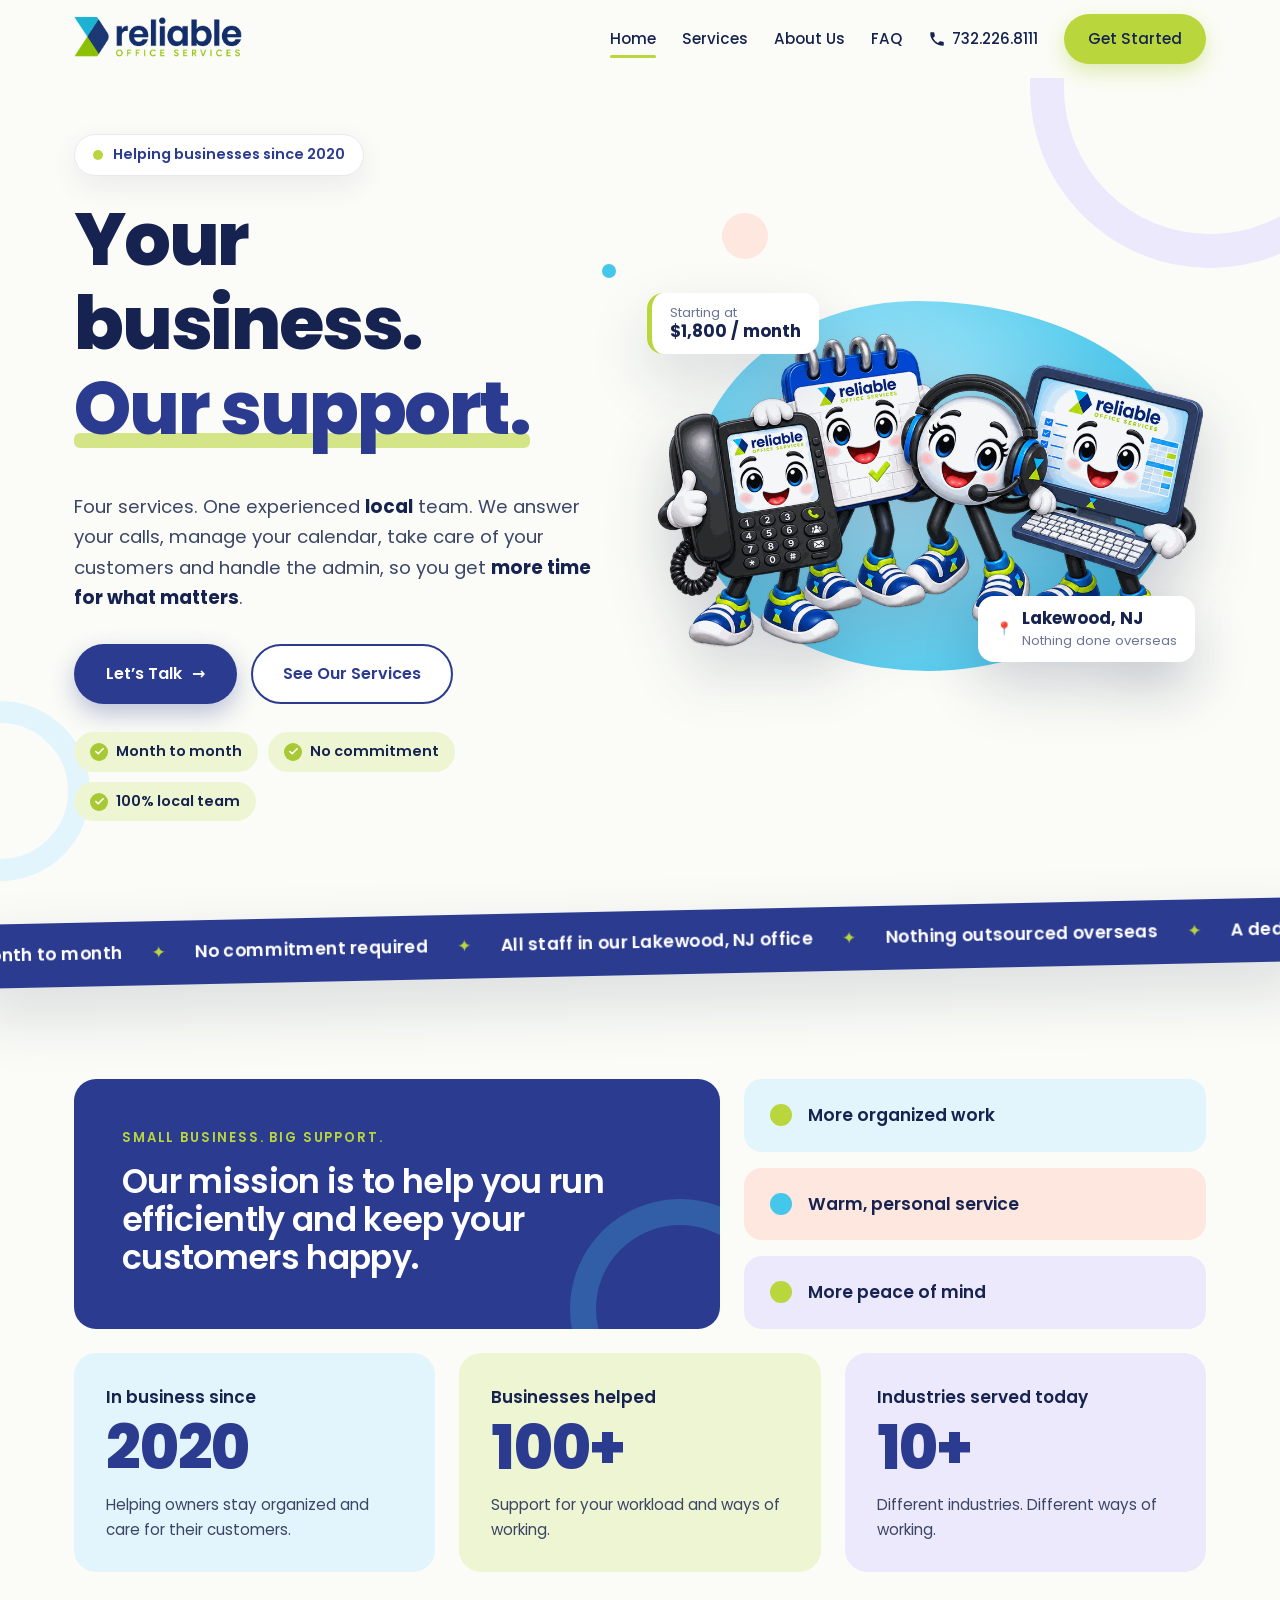
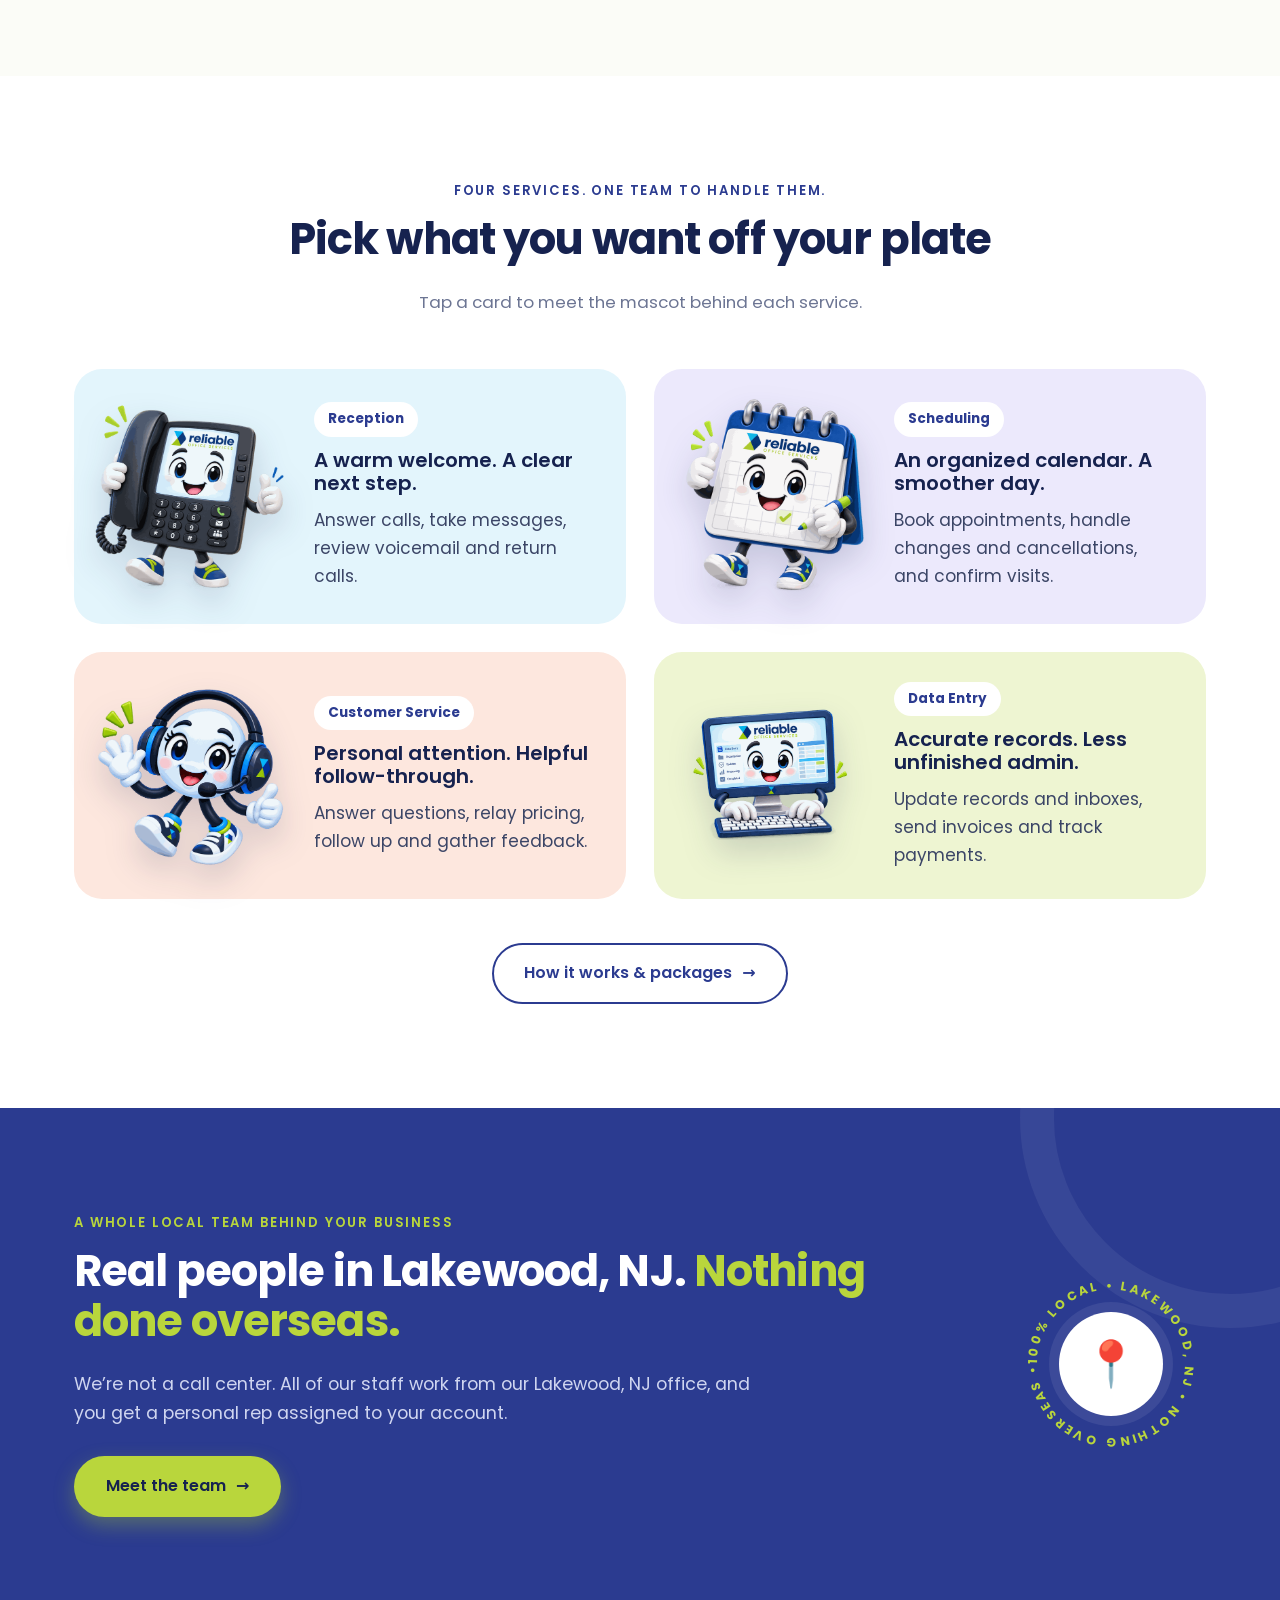
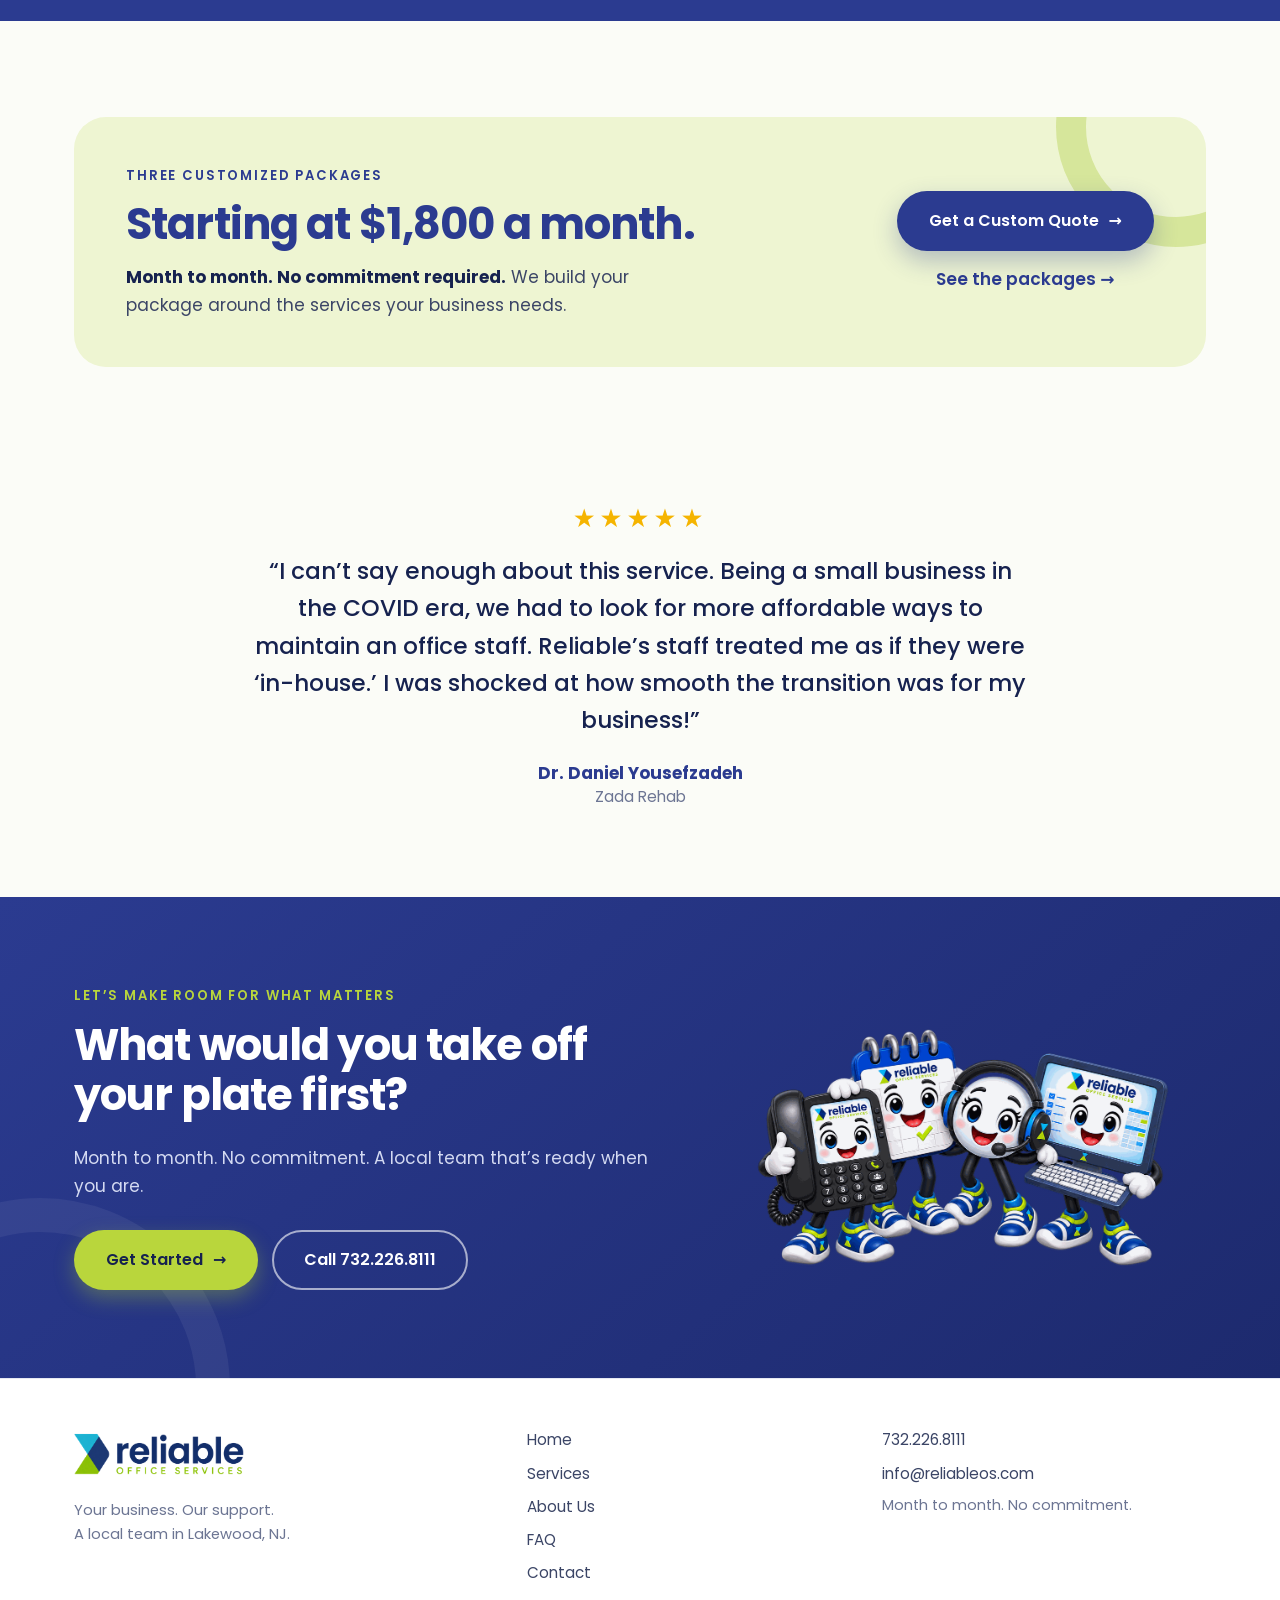
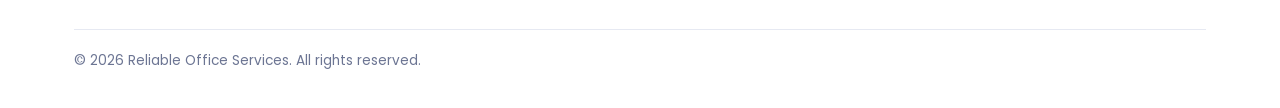
==== index.html @ aa067ead "Split into a multi-page site and hide detailed pricing - Pages: Home, Services, About Us, FAQ, Conta" ====
<!doctype html>
<html lang="en">
<head>
  <meta charset="utf-8">
  <meta name="viewport" content="width=device-width, initial-scale=1">
  <title>Reliable Office Services | Your Business. Our Support.</title>
  <meta name="description" content="Reception, scheduling, customer service and data entry from a local team in Lakewood, NJ. Nothing outsourced overseas. Starting at $1,800 a month, month to month, no commitment.">
  <link rel="canonical" href="https://reliableos.com/">
  <link rel="icon" href="images/favicon.png">
  <meta name="theme-color" content="#2b3b90">
  <meta property="og:type" content="website">
  <meta property="og:title" content="Reliable Office Services | Your Business. Our Support.">
  <meta property="og:description" content="Reception, scheduling, customer service and data entry from a local team in Lakewood, NJ. Nothing outsourced overseas. Starting at $1,800 a month, month to month, no commitment.">
  <meta property="og:url" content="https://reliableos.com/">
  <meta property="og:image" content="https://reliableos.com/images/mascots/group.png">
  <link rel="preconnect" href="https://fonts.googleapis.com">
  <link rel="preconnect" href="https://fonts.gstatic.com" crossorigin>
  <link href="https://fonts.googleapis.com/css2?family=Poppins:wght@400;500;600;700;800&display=swap" rel="stylesheet">
  <link rel="stylesheet" href="css/styles.css">
  <script>document.documentElement.classList.add('js');</script>
  <script type="application/ld+json">{"@context": "https://schema.org", "@type": "LocalBusiness", "name": "Reliable Office Services", "url": "https://reliableos.com/", "telephone": "+1-732-226-8111", "email": "info@reliableos.com", "logo": "https://reliableos.com/images/logo.png", "image": "https://reliableos.com/images/mascots/group.png", "address": {"@type": "PostalAddress", "addressLocality": "Lakewood", "addressRegion": "NJ", "addressCountry": "US"}, "foundingDate": "2020", "founder": {"@type": "Person", "name": "Yitzi Fellner"}}</script>
</head>
<body>
  <a class="skip-link" href="#main">Skip to content</a>
  <div class="progress" aria-hidden="true"><span></span></div>

  <header class="site-header" id="top">
    <div class="container header-inner">
      <a href="index.html" class="brand" aria-label="Reliable Office Services home">
        <img src="images/logo.png" alt="Reliable Office Services" width="490" height="169">
      </a>
      <button class="nav-toggle" aria-expanded="false" aria-controls="site-nav" aria-label="Open menu">
        <span></span><span></span><span></span>
      </button>
      <nav class="site-nav" id="site-nav" aria-label="Main">
        <a href="index.html" class="active" aria-current="page">Home</a>
        <a href="services.html">Services</a>
        <a href="about.html">About Us</a>
        <a href="faq.html">FAQ</a>
        <a href="tel:7322268111" class="nav-phone"><svg aria-hidden="true" viewBox="0 0 24 24"><path d="M6.6 10.8a15.1 15.1 0 0 0 6.6 6.6l2.2-2.2a1 1 0 0 1 1-.25 11.4 11.4 0 0 0 3.6.57 1 1 0 0 1 1 1V20a1 1 0 0 1-1 1A17 17 0 0 1 3 4a1 1 0 0 1 1-1h3.5a1 1 0 0 1 1 1c0 1.25.2 2.45.57 3.57a1 1 0 0 1-.25 1z"/></svg> 732.226.8111</a>
        <a href="contact.html" class="btn btn-lime btn-sm">Get Started</a>
      </nav>
    </div>
  </header>

  <main id="main">
    <section class="hero">
      <div class="ring ring-a" aria-hidden="true"></div>
      <div class="ring ring-b" aria-hidden="true"></div>
      <span class="bubble b1" aria-hidden="true"></span>
      <span class="bubble b2" aria-hidden="true"></span>
      <span class="bubble b3" aria-hidden="true"></span>
      <div class="container hero-grid">
        <div class="hero-copy">
          <p class="pill-tag"><span class="live-dot"></span> Helping businesses since 2020</p>
          <h1><span class="line">Your business.</span> <span class="line accent">Our support.</span></h1>
          <p class="lead">Four services. One experienced <strong>local</strong> team. We answer your calls, manage your calendar, take care of your customers and handle the admin, so you get <strong>more time for what matters</strong>.</p>
          <div class="hero-ctas">
            <a href="contact.html" class="btn btn-primary">Let’s Talk <span class="arrow" aria-hidden="true">→</span></a>
            <a href="services.html" class="btn btn-ghost">See Our Services</a>
          </div>
          <ul class="promise">
            <li><span class="chk" aria-hidden="true"></span>Month to month</li>
            <li><span class="chk" aria-hidden="true"></span>No commitment</li>
            <li><span class="chk" aria-hidden="true"></span>100% local team</li>
          </ul>
        </div>
        <div class="hero-art">
          <div class="hero-blob" aria-hidden="true"></div>
          <button class="mascot-btn hero-mascots" type="button" data-say="Hi there! We’re the Reliable crew 👋" aria-label="Say hi to the Reliable mascots">
            <img src="images/mascots/group.png" alt="The Reliable mascots: a desk phone, a calendar, a headset and a computer, smiling and giving a thumbs up" width="1000" height="719">
          </button>
          <div class="float-card fc-1"><span>Starting at</span><strong>$1,800 / month</strong></div>
          <div class="float-card fc-2"><span class="flag" aria-hidden="true">📍</span><div><strong>Lakewood, NJ</strong><span>Nothing done overseas</span></div></div>
        </div>
      </div>
    </section>

    <div class="marquee" aria-label="Why owners choose Reliable">
      <div class="marquee-track"><span>Month to month</span><i>✦</i><span>No commitment required</span><i>✦</i><span>All staff in our Lakewood, NJ office</span><i>✦</i><span>Nothing outsourced overseas</span><i>✦</i><span>A dedicated rep who knows your business</span><i>✦</i><span>We work in your software</span><i>✦</i><span aria-hidden="true">Month to month</span><i>✦</i><span aria-hidden="true">No commitment required</span><i>✦</i><span aria-hidden="true">All staff in our Lakewood, NJ office</span><i>✦</i><span aria-hidden="true">Nothing outsourced overseas</span><i>✦</i><span aria-hidden="true">A dedicated rep who knows your business</span><i>✦</i><span aria-hidden="true">We work in your software</span><i>✦</i></div>
    </div>

    <section class="mission">
      <div class="container">
        <div class="mission-grid">
          <div class="mission-card reveal">
            <p class="eyebrow light">Small business. Big support.</p>
            <h2>Our mission is to help you run efficiently and keep your customers happy.</h2>
          </div>
          <ul class="benefits">
            <li class="reveal tint-cyan"><span class="b-dot"></span>More organized work</li>
            <li class="reveal tint-peach"><span class="b-dot"></span>Warm, personal service</li>
            <li class="reveal tint-lav"><span class="b-dot"></span>More peace of mind</li>
          </ul>
        </div>
        <div class="stats">
          <div class="stat reveal tint-cyan">
            <p class="stat-label">In business since</p>
            <p class="stat-num" data-count="2020" data-from="2000">2020</p>
            <p>Helping owners stay organized and care for their customers.</p>
          </div>
          <div class="stat reveal tint-lime">
            <p class="stat-label">Businesses helped</p>
            <p class="stat-num" data-count="100" data-suffix="+">100+</p>
            <p>Support for your workload and ways of working.</p>
          </div>
          <div class="stat reveal tint-lav">
            <p class="stat-label">Industries served today</p>
            <p class="stat-num" data-count="10" data-suffix="+">10+</p>
            <p>Different industries. Different ways of working.</p>
          </div>
        </div>
      </div>
    </section>

    <section class="services" id="services">
      <div class="container">
        <div class="section-head center reveal">
          <p class="eyebrow">Four services. One team to handle them.</p>
          <h2>Pick what you want off your plate</h2>
          <p class="sub">Tap a card to meet the mascot behind each service.</p>
        </div>
        <div class="service-grid">
          <article class="service-card tint-cyan reveal tilt">
            <button class="mascot-btn" type="button" data-say="Ring ring! I’ve got it 📞" aria-label="Reception mascot says hello">
              <img src="images/mascots/reception.png" alt="Smiling desk-phone mascot" width="560" height="560" loading="lazy">
            </button>
            <div>
              <span class="tag">Reception</span>
              <h3>A warm welcome. A clear next step.</h3>
              <p>Answer calls, take messages, review voicemail and return calls.</p>
            </div>
          </article>
          <article class="service-card tint-lav reveal tilt">
            <button class="mascot-btn" type="button" data-say="Booked, confirmed, done ✅" aria-label="Scheduling mascot says hello">
              <img src="images/mascots/scheduling.png" alt="Smiling calendar mascot holding a pen" width="560" height="560" loading="lazy">
            </button>
            <div>
              <span class="tag">Scheduling</span>
              <h3>An organized calendar. A smoother day.</h3>
              <p>Book appointments, handle changes and cancellations, and confirm visits.</p>
            </div>
          </article>
          <article class="service-card tint-peach reveal tilt">
            <button class="mascot-btn" type="button" data-say="Happy to help! 😊" aria-label="Customer Service mascot says hello">
              <img src="images/mascots/customer-service.png" alt="Waving mascot wearing a headset" width="560" height="560" loading="lazy">
            </button>
            <div>
              <span class="tag">Customer Service</span>
              <h3>Personal attention. Helpful follow-through.</h3>
              <p>Answer questions, relay pricing, follow up and gather feedback.</p>
            </div>
          </article>
          <article class="service-card tint-lime reveal tilt">
            <button class="mascot-btn" type="button" data-say="Records updated ⌨️" aria-label="Data Entry mascot says hello">
              <img src="images/mascots/data-entry.png" alt="Smiling computer mascot typing on a keyboard" width="560" height="560" loading="lazy">
            </button>
            <div>
              <span class="tag">Data Entry</span>
              <h3>Accurate records. Less unfinished admin.</h3>
              <p>Update records and inboxes, send invoices and track payments.</p>
            </div>
          </article>
        </div>
        <p class="center more reveal"><a href="services.html" class="btn btn-ghost">How it works &amp; packages <span class="arrow" aria-hidden="true">→</span></a></p>
      </div>
    </section>

    <section class="team" id="team">
      <div class="ring ring-c" aria-hidden="true"></div>
      <div class="container">
        <div class="team-head">
          <div class="reveal">
            <p class="eyebrow light">A whole local team behind your business</p>
            <h2>Real people in Lakewood, NJ. <span class="hl-lime">Nothing done overseas.</span></h2>
            <p class="team-lead">We’re not a call center. All of our staff work from our Lakewood, NJ office, and you get a personal rep assigned to your account.</p>
            <p class="team-cta"><a href="about.html" class="btn btn-lime">Meet the team <span class="arrow" aria-hidden="true">→</span></a></p>
          </div>
          <div class="local-badge reveal" aria-hidden="true">
            <svg viewBox="0 0 200 200">
              <defs><path id="circ" d="M100,100 m-78,0 a78,78 0 1,1 156,0 a78,78 0 1,1 -156,0"/></defs>
              <text><textPath href="#circ" textLength="486" lengthAdjust="spacing">100% LOCAL • LAKEWOOD, NJ • NOTHING OVERSEAS •</textPath></text>
            </svg>
            <span class="pin">📍</span>
          </div>
        </div>
      </div>
    </section>

    <section class="starting">
      <div class="container">
        <div class="starting-card reveal">
          <div>
            <p class="eyebrow">Three customized packages</p>
            <h2>Starting at $1,800 a month.</h2>
            <p><strong>Month to month. No commitment required.</strong> We build your package around the services your business needs.</p>
          </div>
          <div class="starting-actions">
            <a href="contact.html" class="btn btn-primary">Get a Custom Quote <span class="arrow" aria-hidden="true">→</span></a>
            <a href="services.html#packages" class="link-arrow">See the packages →</a>
          </div>
        </div>
      </div>
    </section>

    <section class="testimonial">
      <div class="container narrow center reveal">
        <div class="stars" aria-label="5 out of 5 stars">★★★★★</div>
        <blockquote>
          <p>“I can’t say enough about this service. Being a small business in the COVID era, we had to look for more affordable ways to maintain an office staff. Reliable’s staff treated me as if they were ‘in-house.’ I was shocked at how smooth the transition was for my business!”</p>
          <footer><strong>Dr. Daniel Yousefzadeh</strong><span>Zada Rehab</span></footer>
        </blockquote>
      </div>
    </section>

    <section class="cta-band">
      <div class="ring ring-d" aria-hidden="true"></div>
      <div class="container cta-grid">
        <div class="reveal">
          <p class="eyebrow light">Let’s make room for what matters</p>
          <h2>What would you take off your plate first?</h2>
          <p>Month to month. No commitment. A local team that’s ready when you are.</p>
          <div class="hero-ctas static">
            <a href="contact.html" class="btn btn-lime">Get Started <span class="arrow" aria-hidden="true">→</span></a>
            <a href="tel:7322268111" class="btn btn-outline-light">Call 732.226.8111</a>
          </div>
        </div>
        <img src="images/mascots/group.png" alt="" class="cta-mascots reveal" width="1000" height="719" loading="lazy">
      </div>
    </section>
  </main>

  <footer class="site-footer">
    <div class="container footer-inner">
      <div>
        <img src="images/logo.png" alt="Reliable Office Services" width="490" height="169" loading="lazy" class="footer-logo">
        <p class="footer-tag">Your business. Our support.<br>A local team in Lakewood, NJ.</p>
      </div>
      <nav aria-label="Footer">
        <a href="index.html">Home</a>
        <a href="services.html">Services</a>
        <a href="about.html">About Us</a>
        <a href="faq.html">FAQ</a>
        <a href="contact.html">Contact</a>
      </nav>
      <div class="footer-contact">
        <a href="tel:7322268111">732.226.8111</a>
        <a href="mailto:info@reliableos.com">info@reliableos.com</a>
        <span>Month to month. No commitment.</span>
      </div>
      <p class="copyright">© <span id="year">2026</span> Reliable Office Services. All rights reserved.</p>
    </div>
  </footer>

  <a href="tel:7322268111" class="mobile-call" aria-label="Call Reliable Office Services"><svg aria-hidden="true" viewBox="0 0 24 24"><path d="M6.6 10.8a15.1 15.1 0 0 0 6.6 6.6l2.2-2.2a1 1 0 0 1 1-.25 11.4 11.4 0 0 0 3.6.57 1 1 0 0 1 1 1V20a1 1 0 0 1-1 1A17 17 0 0 1 3 4a1 1 0 0 1 1-1h3.5a1 1 0 0 1 1 1c0 1.25.2 2.45.57 3.57a1 1 0 0 1-.25 1z"/></svg> Call now</a>

  <script src="js/main.js" defer></script>
</body>
</html>
---- css/styles.css ----
/* Reliable Office Services — palette matched to the logo and 2026 deck */
:root {
  --navy: #2b3b90;
  --navy-deep: #1d2a6e;
  --ink: #16224f;
  --cyan: #45c6eb;
  --lime: #a8c934;
  --lime-bright: #b9d63c;
  --lav: #8b7ff0;
  --peach: #f6a688;

  --t-cyan: #e3f5fc;
  --t-lime: #eef5d2;
  --t-lav: #ece9fc;
  --t-peach: #fde7de;

  --text: #3b4566;
  --muted: #6c7593;
  --bg: #fbfcf7;
  --card: #ffffff;
  --border: #e6e9f2;

  --radius: 22px;
  --shadow: 0 10px 30px rgba(22, 34, 79, .07);
  --shadow-lg: 0 26px 60px rgba(22, 34, 79, .15);
  --container: 1180px;
  --ease: cubic-bezier(.2, .8, .2, 1);
  --bounce: cubic-bezier(.34, 1.56, .64, 1);
}

*, *::before, *::after { box-sizing: border-box; }
html { scroll-behavior: smooth; scroll-padding-top: 84px; }
body {
  margin: 0;
  font-family: "Poppins", system-ui, -apple-system, "Segoe UI", sans-serif;
  font-size: 17px; line-height: 1.65; color: var(--text); background: var(--bg);
  -webkit-font-smoothing: antialiased;
}
html, body { overflow-x: hidden; overflow-x: clip; }
img { max-width: 100%; height: auto; display: block; }
a { color: var(--navy); }
h1, h2, h3 { color: var(--ink); line-height: 1.15; margin: 0 0 .55em; }
h1 { font-size: clamp(2.6rem, 6vw, 4.6rem); font-weight: 800; letter-spacing: -.03em; }
h2 { font-size: clamp(1.8rem, 3.4vw, 2.7rem); font-weight: 700; letter-spacing: -.02em; }
h3 { font-size: 1.15rem; font-weight: 600; }
p { margin: 0 0 1em; }
button { font: inherit; }

.container { width: 100%; max-width: var(--container); margin: 0 auto; padding: 0 24px; position: relative; z-index: 1; }
.narrow { max-width: 820px; }
.center { text-align: center; }
section { padding: 104px 0; position: relative; }
.section-head { margin-bottom: 52px; }
.sub { color: var(--muted); font-size: 1.05rem; }

.tint-cyan { background: var(--t-cyan); }
.tint-lime { background: var(--t-lime); }
.tint-lav { background: var(--t-lav); }
.tint-peach { background: var(--t-peach); }

.skip-link { position: absolute; left: -9999px; top: 8px; background: var(--navy); color: #fff; padding: 8px 14px; border-radius: 8px; z-index: 100; }
.skip-link:focus { left: 8px; }

.eyebrow { font-size: .82rem; font-weight: 600; letter-spacing: .14em; text-transform: uppercase; color: var(--navy); margin-bottom: 14px; }
.eyebrow.light { color: var(--lime-bright); }
.hl-lime { color: var(--lime-bright); }

/* scroll progress */
.progress { position: fixed; inset: 0 0 auto; height: 4px; z-index: 70; pointer-events: none; }
.progress span { display: block; height: 100%; width: 100%; transform-origin: 0 50%; transform: scaleX(0);
  background: linear-gradient(90deg, var(--cyan), var(--lime), var(--lav)); }

/* Buttons */
.btn {
  position: relative; overflow: hidden;
  display: inline-flex; align-items: center; justify-content: center; gap: 10px;
  font-weight: 600; font-size: 1rem; padding: 15px 30px; border-radius: 999px; border: 2px solid transparent;
  text-decoration: none; cursor: pointer;
  transition: transform .25s var(--bounce), box-shadow .25s, background .2s, color .2s, border-color .2s;
}
.btn:hover { transform: translateY(-3px); }
.btn:active { transform: translateY(0) scale(.97); }
.btn .arrow { transition: transform .25s var(--bounce); }
.btn:hover .arrow { transform: translateX(5px); }
.btn-primary { background: var(--navy); color: #fff; box-shadow: 0 10px 24px rgba(43, 59, 144, .3); }
.btn-primary:hover { background: var(--navy-deep); box-shadow: 0 14px 30px rgba(43, 59, 144, .38); }
.btn-lime { background: var(--lime-bright); color: var(--ink); box-shadow: 0 8px 20px rgba(168, 201, 52, .35); }
.btn-lime:hover { background: var(--lime); }
.btn-ghost { border-color: var(--navy); color: var(--navy); background: #fff; }
.btn-ghost:hover { background: var(--navy); color: #fff; }
.btn-sm { padding: 10px 22px; font-size: .93rem; }
.btn-block { width: 100%; }
.ripple { position: absolute; border-radius: 50%; transform: scale(0); background: rgba(255, 255, 255, .5); animation: ripple .6s ease-out forwards; pointer-events: none; }
.btn-ghost .ripple, .btn-lime .ripple { background: rgba(43, 59, 144, .2); }
@keyframes ripple { to { transform: scale(2.6); opacity: 0; } }

:focus-visible { outline: 3px solid var(--cyan); outline-offset: 3px; }

/* Header */
.site-header { position: sticky; top: 0; z-index: 60; background: rgba(251, 252, 247, .85); backdrop-filter: saturate(1.4) blur(12px); transition: box-shadow .3s, background .3s; }
.site-header.scrolled { background: rgba(255, 255, 255, .94); box-shadow: 0 6px 24px rgba(22, 34, 79, .07); }
.header-inner { display: flex; align-items: center; justify-content: space-between; height: 78px; }
.brand img { width: 168px; transition: transform .3s var(--bounce); }
.brand:hover img { transform: scale(1.04) rotate(-1deg); }
.site-nav { display: flex; align-items: center; gap: 26px; }
.site-nav a { text-decoration: none; color: var(--ink); font-weight: 500; font-size: .95rem; position: relative; }
.site-nav a:not(.btn)::after {
  content: ""; position: absolute; left: 0; right: 0; bottom: -6px; height: 3px; border-radius: 3px;
  background: var(--lime-bright); transform: scaleX(0); transition: transform .3s var(--ease);
}
.site-nav a:not(.btn):hover::after, .site-nav a.active::after { transform: scaleX(1); }
.nav-phone { display: inline-flex; align-items: center; gap: 6px; }
.nav-phone svg, .mobile-call svg { width: 18px; height: 18px; fill: currentColor; }
.nav-toggle { display: none; background: none; border: 0; padding: 10px; cursor: pointer; }
.nav-toggle span { display: block; width: 24px; height: 2px; background: var(--ink); margin: 5px 0; border-radius: 2px; transition: transform .25s, opacity .25s; }

/* Decorative rings / bubbles (from deck) */
.ring { position: absolute; border-radius: 50%; border: 34px solid var(--t-lav); pointer-events: none; z-index: 0; }
.ring-a { width: 360px; height: 360px; top: -170px; right: -110px; animation: spin 40s linear infinite; border-right-color: transparent; }
.ring-b { width: 180px; height: 180px; bottom: 40px; left: -90px; border-width: 22px; border-color: var(--t-cyan); }
.ring-c { width: 420px; height: 420px; top: -200px; right: -160px; border-color: rgba(255,255,255,.06); }
.ring-d { width: 380px; height: 380px; bottom: -200px; left: -150px; border-color: rgba(255,255,255,.06); }
@keyframes spin { to { transform: rotate(360deg); } }
.bubble { position: absolute; border-radius: 50%; z-index: 0; animation: drift 7s ease-in-out infinite; }
.b1 { width: 14px; height: 14px; background: var(--cyan); top: 22%; left: 47%; }
.b2 { width: 10px; height: 10px; background: var(--lime-bright); top: 70%; left: 6%; animation-delay: -2s; }
.b3 { width: 46px; height: 46px; background: var(--t-peach); top: 16%; right: 40%; animation-delay: -4s; }
@keyframes drift { 50% { transform: translate(10px, -16px); } }

/* Hero */
.hero { padding: 56px 0 100px; overflow: hidden; }
.hero-grid { display: grid; grid-template-columns: 1fr 1.05fr; gap: 40px; align-items: center; }
.pill-tag {
  display: inline-flex; align-items: center; gap: 10px; margin-bottom: 22px;
  background: #fff; border: 1px solid var(--border); border-radius: 999px; padding: 8px 18px;
  font-size: .9rem; font-weight: 600; color: var(--navy); box-shadow: var(--shadow);
}
.live-dot { width: 10px; height: 10px; border-radius: 50%; background: var(--lime-bright); box-shadow: 0 0 0 0 rgba(168, 201, 52, .6); animation: pulse 2s infinite; }
@keyframes pulse { 70% { box-shadow: 0 0 0 10px rgba(168, 201, 52, 0); } 100% { box-shadow: 0 0 0 0 rgba(168, 201, 52, 0); } }
.hero h1 .line { display: block; opacity: 0; transform: translateY(30px); animation: rise .8s var(--ease) forwards; }
.hero h1 .line.accent { color: var(--navy); animation-delay: .15s; position: relative; width: fit-content; z-index: 0; }
.hero h1 .line.accent::after {
  content: ""; position: absolute; left: 0; right: 0; bottom: .06em; height: .2em; z-index: -1; border-radius: 6px;
  background: var(--lime-bright); opacity: .6; transform: scaleX(0); transform-origin: left; animation: underline .7s .9s var(--ease) forwards;
}
@keyframes rise { to { opacity: 1; transform: none; } }
@keyframes underline { to { transform: scaleX(1); } }
.hero .lead, .hero-ctas, .promise, .pill-tag { opacity: 0; animation: rise .8s var(--ease) forwards; transform: translateY(20px); }
.hero .lead { animation-delay: .3s; font-size: 1.15rem; max-width: 33em; }
.hero .lead strong { color: var(--ink); }
.hero-ctas { display: flex; flex-wrap: wrap; gap: 14px; margin: 30px 0 28px; animation-delay: .45s; }
.promise { list-style: none; padding: 0; margin: 0; display: flex; flex-wrap: wrap; gap: 10px; animation-delay: .6s; }
.promise li { display: inline-flex; align-items: center; gap: 8px; background: var(--t-lime); color: var(--ink); font-weight: 600; font-size: .9rem; padding: 8px 16px; border-radius: 999px; }
.chk { width: 18px; height: 18px; border-radius: 50%; flex: none;
  background: var(--lime) url("data:image/svg+xml,%3Csvg xmlns='http://www.w3.org/2000/svg' viewBox='0 0 24 24' fill='none' stroke='white' stroke-width='3.5' stroke-linecap='round' stroke-linejoin='round'%3E%3Cpath d='M20 6L9 17l-5-5'/%3E%3C/svg%3E") center/11px no-repeat; }

.hero-art { position: relative; }
.hero-blob {
  position: absolute; inset: 6% 4% 2% 8%; z-index: 0;
  background: radial-gradient(circle at 40% 40%, #bfeefc, var(--cyan) 75%);
  border-radius: 46% 54% 52% 48% / 52% 44% 56% 48%;
  animation: morph 12s ease-in-out infinite, pop .9s .1s var(--bounce) both;
}
@keyframes morph { 50% { border-radius: 56% 44% 44% 56% / 44% 56% 44% 56%; } }
@keyframes pop { from { transform: scale(.6); opacity: 0; } }
.hero-mascots { position: relative; z-index: 1; animation: pop 1s .3s var(--bounce) both; }
.hero-mascots img { animation: float 5s ease-in-out infinite; filter: drop-shadow(0 24px 30px rgba(22, 34, 79, .22)); }
@keyframes float { 50% { transform: translateY(-14px); } }
.float-card {
  position: absolute; z-index: 2; background: #fff; border-radius: 16px; box-shadow: var(--shadow-lg);
  padding: 12px 18px; display: flex; gap: 10px; align-items: center; line-height: 1.25;
  animation: pop .8s var(--bounce) both, bob 6s ease-in-out infinite;
}
.float-card strong { display: block; color: var(--ink); font-size: 1.05rem; }
.float-card span { color: var(--muted); font-size: .82rem; }
.fc-1 { top: 4%; left: 0; flex-direction: column; align-items: flex-start; gap: 0; animation-delay: .9s, 0s; border-left: 5px solid var(--lime-bright); }
.fc-2 { bottom: 4%; right: 2%; animation-delay: 1.1s, -3s; }
.flag { font-size: 1.5rem; }
@keyframes bob { 50% { transform: translateY(-8px); } }

/* Mascot buttons + speech bubbles */
.mascot-btn { background: none; border: 0; padding: 0; cursor: pointer; display: block; position: relative; }
.mascot-btn img { transition: transform .35s var(--bounce); }
.mascot-btn:hover img { transform: translateY(-6px) rotate(-3deg) scale(1.04); }
.hero-mascots.mascot-btn:hover img { transform: none; }
.mascot-btn.jump img { animation: jump .7s var(--bounce); }
@keyframes jump { 0% { transform: none; } 30% { transform: translateY(-26px) rotate(-8deg) scale(1.06); } 55% { transform: translateY(0) rotate(5deg) scale(.97, 1.03); } 75% { transform: rotate(-3deg); } 100% { transform: none; } }
.say {
  position: absolute; z-index: 5; left: 50%; top: -6px; transform: translate(-50%, -100%) scale(.5); opacity: 0;
  background: var(--ink); color: #fff; font-size: .9rem; font-weight: 600; white-space: nowrap;
  padding: 9px 16px; border-radius: 14px; pointer-events: none;
  animation: say 2.2s var(--bounce) forwards;
}
.say::after { content: ""; position: absolute; left: 50%; bottom: -7px; margin-left: -7px; border: 7px solid transparent; border-bottom: 0; border-top-color: var(--ink); }
@keyframes say { 12% { opacity: 1; transform: translate(-50%, -100%) scale(1); } 80% { opacity: 1; transform: translate(-50%, -100%) scale(1); } 100% { opacity: 0; transform: translate(-50%, -110%) scale(.9); } }

/* Click sparkles */
.spark { position: fixed; width: 7px; height: 16px; border-radius: 4px; pointer-events: none; z-index: 90; animation: spark .55s ease-out forwards; }
@keyframes spark { from { opacity: 1; transform: translate(-50%, -50%) rotate(var(--r)) translateY(-6px); } to { opacity: 0; transform: translate(-50%, -50%) rotate(var(--r)) translateY(-30px) scaleY(.5); } }

/* Marquee */
.marquee { background: var(--navy); color: #fff; overflow: hidden; padding: 18px 0; transform: rotate(-1.2deg) scaleX(1.04); margin: -10px 0 0; position: relative; z-index: 2; box-shadow: var(--shadow-lg); }
.marquee-track { display: flex; gap: 28px; width: max-content; animation: marquee 38s linear infinite; font-weight: 600; font-size: 1.05rem; white-space: nowrap; }
.marquee:hover .marquee-track { animation-play-state: paused; }
.marquee i { color: var(--lime-bright); font-style: normal; }
@keyframes marquee { to { transform: translateX(-50%); } }

/* Mission + stats */
.mission-grid { display: grid; grid-template-columns: 1.4fr 1fr; gap: 24px; margin-bottom: 24px; }
.mission-card { background: var(--navy); border-radius: var(--radius); padding: 48px; position: relative; overflow: hidden; }
.mission-card::after { content: ""; position: absolute; width: 220px; height: 220px; right: -70px; bottom: -90px; border-radius: 50%; border: 26px solid rgba(69, 198, 235, .25); }
.mission-card h2 { color: #fff; font-size: clamp(1.5rem, 2.6vw, 2.1rem); margin: 0; font-weight: 600; }
.benefits { list-style: none; margin: 0; padding: 0; display: grid; gap: 16px; }
.benefits li { display: flex; align-items: center; gap: 16px; padding: 22px 26px; border-radius: 18px; font-weight: 600; color: var(--ink); font-size: 1.08rem; transition: transform .3s var(--bounce); }
.benefits li:hover { transform: translateX(8px); }
.b-dot { width: 22px; height: 22px; border-radius: 50%; background: var(--lime-bright); flex: none; }
.tint-peach .b-dot { background: var(--cyan); }
.stats { display: grid; grid-template-columns: repeat(3, 1fr); gap: 24px; }
.stat { border-radius: var(--radius); padding: 30px 32px; transition: transform .3s var(--bounce), box-shadow .3s; }
.stat:hover { box-shadow: var(--shadow-lg); }
.stat-label { font-weight: 600; color: var(--ink); margin-bottom: 4px; }
.stat-num { font-size: clamp(2.8rem, 5vw, 3.8rem); font-weight: 800; color: var(--navy); line-height: 1.1; letter-spacing: -.02em; margin-bottom: 10px; font-variant-numeric: tabular-nums; }
.stat p:last-child { margin: 0; font-size: .95rem; }

/* Services */
.services { background: #fff; }
.service-grid { display: grid; grid-template-columns: repeat(2, 1fr); gap: 28px; }
.service-card {
  border-radius: 28px; padding: 30px 34px 30px 20px; display: grid; grid-template-columns: 200px 1fr; gap: 20px; align-items: center;
  transition: transform .35s var(--ease), box-shadow .35s, opacity .7s var(--ease);
}
.service-card:hover { box-shadow: var(--shadow-lg); }
.service-card .mascot-btn img { width: 190px; filter: drop-shadow(0 14px 16px rgba(22, 34, 79, .18)); }
.service-card h3 { font-size: 1.25rem; }
.service-card p { margin: 0; }
.tag { display: inline-block; background: #fff; color: var(--navy); font-weight: 700; font-size: .85rem; padding: 6px 14px; border-radius: 999px; margin-bottom: 12px; }

/* Team */
.team { background: var(--navy); color: #cfd5f0; overflow: hidden; }
.team h2 { color: #fff; }
.team-head { display: grid; grid-template-columns: 1fr auto; gap: 40px; align-items: center; margin-bottom: 52px; }
.team-lead { font-size: 1.1rem; max-width: 40em; margin: 0; }
.local-badge { width: 190px; height: 190px; position: relative; display: grid; place-items: center; }
.local-badge svg { position: absolute; inset: 0; width: 100%; height: 100%; animation: spin 18s linear infinite; }
.local-badge text { fill: var(--lime-bright); font-size: 13px; font-weight: 700; }
.local-badge .pin { width: 104px; height: 104px; border-radius: 50%; background: #fff; display: grid; place-items: center; font-size: 2.8rem; box-shadow: 0 0 0 10px rgba(255,255,255,.08); animation: bob 3s ease-in-out infinite; }
.roles { display: grid; grid-template-columns: repeat(3, 1fr); gap: 24px; }
.role { background: #fff; border-radius: var(--radius); overflow: hidden; transition: transform .3s var(--bounce), opacity .7s var(--ease); }
.role:hover { transform: translateY(-8px) rotate(-.6deg); }
.role-top { padding: 22px 26px; font-weight: 700; font-size: 1.15rem; color: var(--ink); line-height: 1.3; }
.r-cyan { background: var(--cyan); color: #fff; }
.r-lime { background: var(--lime-bright); }
.r-lav { background: var(--t-lav); }
.role p { padding: 20px 26px 26px; margin: 0; color: var(--text); }
.compare { margin-top: 48px; display: grid; grid-template-columns: 1fr 1fr; border-radius: var(--radius); overflow: hidden; }
.compare-col { padding: 32px 36px; }
.compare-col h3 { font-size: 1.1rem; margin-bottom: 16px; }
.compare ul { list-style: none; margin: 0; padding: 0; display: grid; gap: 12px; }
.compare li { display: flex; gap: 12px; align-items: center; }
.them { background: rgba(255, 255, 255, .06); }
.them h3 { color: #aeb6db; }
.them li { color: #aeb6db; }
.them li::before { content: "✕"; width: 24px; height: 24px; flex: none; border-radius: 50%; display: grid; place-items: center; font-size: .75rem; background: rgba(255,255,255,.1); }
.us { background: #fff; }
.us h3 { color: var(--navy); }
.us li { color: var(--ink); font-weight: 500; }
.us li::before { content: "✓"; width: 24px; height: 24px; flex: none; border-radius: 50%; display: grid; place-items: center; font-size: .8rem; font-weight: 700; background: var(--lime-bright); color: var(--ink); }

/* How */
.steps { list-style: none; padding: 0; margin: 0; display: grid; grid-template-columns: repeat(3, 1fr); gap: 28px; position: relative; }
.steps::before { content: ""; position: absolute; top: 58px; left: 12%; right: 12%; border-top: 3px dashed #cfd5ea; z-index: 0; }
.steps li { background: #fff; border-radius: var(--radius); padding: 34px 30px; box-shadow: var(--shadow); position: relative; z-index: 1; }
.steps p { margin: 0; }
.num { display: inline-grid; place-items: center; width: 50px; height: 50px; border-radius: 50%; font-weight: 700; margin-bottom: 18px; color: var(--ink); transition: transform .4s var(--bounce); }
.steps li:hover .num { transform: scale(1.18) rotate(-10deg); }
.n-cyan { background: var(--cyan); color: #fff; }
.n-lime { background: var(--lime-bright); }
.n-lav { background: var(--t-lav); color: var(--navy); }
.how-foot { text-align: center; margin: 40px 0 0; font-size: 1.1rem; }
.how-foot strong { color: var(--navy); }

/* Pricing */
.pricing { background: #fff; }
.no-commit {
  display: flex; align-items: center; gap: 20px; max-width: 760px; margin: 0 auto 44px;
  background: var(--lime-bright); color: var(--ink); border-radius: 22px; padding: 20px 28px; box-shadow: 0 14px 30px rgba(168, 201, 52, .3);
}
.no-commit strong { display: block; font-size: 1.2rem; }
.no-commit span { font-size: .98rem; }
.nc-icon { font-size: 2.2rem; animation: shake 3s ease-in-out infinite; }
@keyframes shake { 0%, 70%, 100% { transform: rotate(0); } 75% { transform: rotate(-14deg); } 85% { transform: rotate(12deg); } 92% { transform: rotate(-6deg); } }
.plans { display: grid; grid-template-columns: repeat(3, 1fr); gap: 26px; align-items: stretch; }
.plan { background: var(--card); border: 2px solid var(--border); border-radius: 26px; padding: 30px; display: flex; flex-direction: column; transition: transform .35s var(--ease), box-shadow .35s, border-color .3s, opacity .7s var(--ease); }
.plan:hover { box-shadow: var(--shadow-lg); border-color: var(--cyan); }
.plan.featured { border-color: var(--lime-bright); box-shadow: 0 20px 50px rgba(168, 201, 52, .22); }
.plan-name { display: inline-block; align-self: flex-start; font-weight: 700; color: var(--ink); padding: 8px 18px; border-radius: 12px; margin-bottom: 22px; }
.p-cyan { background: var(--t-cyan); }
.p-lime { background: var(--lime-bright); }
.p-lav { background: var(--t-lav); }
.plan-price { font-size: 3.3rem; font-weight: 800; color: var(--navy); line-height: 1; margin: 0; letter-spacing: -.02em; font-variant-numeric: tabular-nums; }
.plan-price .cur { font-size: .55em; vertical-align: .55em; margin-right: 2px; }
.plan-per { color: var(--muted); margin: 6px 0 16px; }
.plan-desc { font-weight: 500; color: var(--ink); }
.plan-list { list-style: none; padding: 18px 0 0; margin: 0 0 26px; border-top: 1px solid var(--border); display: grid; gap: 10px; flex: 1; align-content: start; }
.plan-list li { display: flex; gap: 10px; align-items: center; font-size: .95rem; }
.plan-list li::before { content: ""; width: 18px; height: 18px; flex: none; border-radius: 50%;
  background: var(--lime) url("data:image/svg+xml,%3Csvg xmlns='http://www.w3.org/2000/svg' viewBox='0 0 24 24' fill='none' stroke='white' stroke-width='3.5' stroke-linecap='round' stroke-linejoin='round'%3E%3Cpath d='M20 6L9 17l-5-5'/%3E%3C/svg%3E") center/11px no-repeat; }

/* About */
.about { background: #fff; }
.about-grid { display: grid; grid-template-columns: 360px 1fr; gap: 72px; align-items: center; }
.about-photo { position: relative; max-width: 360px; margin: 0 auto; width: 100%; }
.about-photo::before { content: ""; position: absolute; inset: 12% 0 0 0; border-radius: 180px 180px 32px 32px; background: linear-gradient(160deg, var(--cyan), #a9e6f7); }
.about-photo::after { content: ""; position: absolute; width: 84px; height: 84px; left: -26px; bottom: 9%; border-radius: 28px; background: var(--lime-bright); transform: rotate(14deg); z-index: 0; animation: bob 5s ease-in-out infinite; }
.about-photo img { position: relative; z-index: 1; width: 100%; border-radius: 0 0 32px 32px; filter: drop-shadow(0 18px 24px rgba(22, 34, 79, .2)); transition: transform .4s var(--bounce); transform-origin: bottom center; }
.about-photo:hover img { transform: scale(1.03); }
.ceo-quote { margin: 0; font-size: 1.08rem; }
.ceo-quote footer, .testimonial footer { margin-top: 20px; display: flex; flex-direction: column; line-height: 1.4; }
.ceo-quote footer strong { color: var(--ink); font-size: 1.1rem; }
.ceo-quote footer span { color: var(--navy); }

/* Testimonial */
.testimonial { padding: 90px 0; }
.stars { color: #f5b400; font-size: 1.6rem; letter-spacing: 4px; margin-bottom: 14px; }
.testimonial blockquote { margin: 0; }
.testimonial blockquote p { font-size: clamp(1.15rem, 2.1vw, 1.45rem); color: var(--ink); font-weight: 500; line-height: 1.6; }
.testimonial footer { align-items: center; }
.testimonial footer strong { color: var(--navy); }
.testimonial footer span { color: var(--muted); font-size: .95rem; }

/* FAQ */
.faq { background: #fff; }
.faq-grid { display: grid; grid-template-columns: 1fr 1.6fr; gap: 56px; align-items: start; }
.faq-side { position: sticky; top: 110px; }
.faq-mascot { width: 220px; margin-top: 18px; animation: float 5s ease-in-out infinite; }
.faq-list { display: grid; gap: 14px; }
.faq details { background: var(--bg); border: 1.5px solid var(--border); border-radius: 18px; transition: border-color .25s, box-shadow .25s, background .25s, opacity .7s var(--ease), transform .7s var(--ease); }
.faq details[open] { background: var(--t-cyan); border-color: transparent; box-shadow: var(--shadow); }
.faq summary { list-style: none; cursor: pointer; padding: 20px 64px 20px 24px; font-weight: 600; color: var(--ink); position: relative; }
.faq summary::-webkit-details-marker { display: none; }
.faq summary::after {
  content: "+"; position: absolute; right: 18px; top: 50%; width: 32px; height: 32px; margin-top: -16px; border-radius: 50%;
  display: grid; place-items: center; background: #fff; color: var(--navy); font-size: 1.3rem; font-weight: 500;
  transition: transform .35s var(--bounce), background .25s;
}
.faq details[open] summary::after { transform: rotate(135deg); background: var(--lime-bright); }
.answer { overflow: hidden; }
.answer p { padding: 0 24px 20px; margin: 0; }

/* Contact */
.contact { background: linear-gradient(140deg, var(--navy) 0%, var(--navy-deep) 100%); color: #d4daf2; overflow: hidden; }
.contact h2 { color: #fff; font-size: clamp(2rem, 3.6vw, 2.9rem); }
.contact-grid { display: grid; grid-template-columns: 1fr 1.05fr; gap: 64px; align-items: center; }
.contact-lines { display: grid; gap: 12px; margin: 26px 0 10px; }
.c-line { display: inline-flex; align-items: center; gap: 14px; color: #fff; text-decoration: none; font-size: 1.25rem; font-weight: 600; width: fit-content; transition: transform .25s var(--bounce); }
.c-line:hover { transform: translateX(6px); }
.c-ico { width: 46px; height: 46px; border-radius: 50%; background: var(--lime-bright); color: var(--ink); display: grid; place-items: center; flex: none; }
.c-ico svg { width: 20px; height: 20px; fill: currentColor; }
.contact-mascots { width: 340px; margin-top: 24px; animation: float 6s ease-in-out infinite; }
.contact-form { background: #fff; border-radius: 26px; padding: 36px; box-shadow: var(--shadow-lg); color: var(--text); }
.chips { border: 0; padding: 0; margin: 0 0 22px; display: flex; flex-wrap: wrap; gap: 10px; min-width: 0; }
.chips legend { font-weight: 600; color: var(--ink); font-size: .92rem; margin-bottom: 10px; padding: 0; }
.chips label { cursor: pointer; position: relative; }
.chips input { position: absolute; opacity: 0; pointer-events: none; }
.chips span { display: inline-block; padding: 9px 16px; border-radius: 999px; border: 1.5px solid var(--border); background: var(--bg); font-size: .9rem; font-weight: 500; color: var(--ink); transition: all .25s var(--bounce); user-select: none; }
.chips label:hover span { border-color: var(--cyan); transform: translateY(-2px); }
.chips input:checked + span { background: var(--navy); color: #fff; border-color: var(--navy); transform: scale(1.05); }
.chips input:focus-visible + span { outline: 3px solid var(--cyan); outline-offset: 2px; }
.field { margin-bottom: 16px; }
.field label { display: block; font-weight: 600; font-size: .9rem; color: var(--ink); margin-bottom: 6px; }
.field label span { color: var(--navy); }
.field input, .field textarea {
  width: 100%; font: inherit; font-size: 1rem; color: var(--ink); padding: 12px 14px;
  border: 1.5px solid var(--border); border-radius: 12px; background: var(--bg); transition: border-color .2s, background .2s, box-shadow .2s;
}
.field input:focus, .field textarea:focus { border-color: var(--cyan); background: #fff; outline: none; box-shadow: 0 0 0 4px var(--t-cyan); }
.field .invalid { border-color: #d64545; animation: nudge .35s; }
@keyframes nudge { 25% { transform: translateX(-6px); } 75% { transform: translateX(6px); } }
.form-status { margin: 14px 0 0; text-align: center; font-weight: 500; min-height: 1.5em; color: var(--navy); }
.form-status.error { color: #c23636; }

/* Footer */
.site-footer { background: #fff; padding: 48px 0 36px; border-top: 1px solid var(--border); }
.footer-inner { display: grid; grid-template-columns: 1.3fr 1fr 1fr; gap: 32px; align-items: start; }
.footer-logo { width: 170px; }
.footer-tag { margin: 12px 0 0; color: var(--muted); font-size: .92rem; }
.site-footer nav, .footer-contact { display: grid; gap: 8px; }
.site-footer a { color: var(--text); text-decoration: none; font-size: .95rem; width: fit-content; }
.site-footer a:hover { color: var(--navy); }
.copyright { grid-column: 1 / -1; margin: 12px 0 0; padding-top: 20px; border-top: 1px solid var(--border); font-size: .85rem; color: var(--muted); }

.mobile-call { display: none; }

/* Inner page hero */
.page-hero { padding: 64px 0 72px; overflow: hidden; }
.page-hero-grid { display: grid; grid-template-columns: 1fr 240px; gap: 48px; align-items: center; }
.page-hero h1 { font-size: clamp(2.2rem, 4.6vw, 3.6rem); animation: rise .8s var(--ease) both; }
.page-hero .lead { font-size: 1.15rem; max-width: 36em; margin: 0; animation: rise .8s .15s var(--ease) both; }
.page-hero .eyebrow { animation: rise .8s var(--ease) both; }
.page-hero-mascot { animation: pop .9s .2s var(--bounce) both; }
.page-hero-mascot img { width: 240px; filter: drop-shadow(0 18px 22px rgba(22, 34, 79, .2)); animation: float 5s ease-in-out infinite; }
@keyframes rise-in { from { opacity: 0; transform: translateY(24px); } }
.page-hero h1, .page-hero .lead, .page-hero .eyebrow { animation-name: rise-in; }

.more { margin: 44px 0 0; }
.team-cta { margin: 28px 0 0; }
.team:has(.team-cta) .team-head { margin-bottom: 0; }

/* Starting-at card (home) */
.starting { padding: 96px 0 40px; }
.starting-card { display: grid; grid-template-columns: 1fr auto; gap: 40px; align-items: center; background: var(--t-lime); border-radius: 32px; padding: 48px 52px; position: relative; overflow: hidden; }
.starting-card::after { content: ""; position: absolute; width: 240px; height: 240px; right: -90px; top: -110px; border-radius: 50%; border: 30px solid rgba(168, 201, 52, .35); }
.starting-card h2 { color: var(--navy); margin-bottom: .3em; }
.starting-card p:last-child { margin: 0; max-width: 34em; }
.starting-card strong { color: var(--ink); }
.starting-actions { display: grid; gap: 14px; justify-items: center; position: relative; z-index: 1; }
.link-arrow { font-weight: 600; text-decoration: none; color: var(--navy); }
.link-arrow:hover { text-decoration: underline; }

/* Packages */
.nc-price { display: grid; text-align: center; line-height: 1.15; padding-right: 22px; border-right: 2px solid rgba(22, 34, 79, .15); flex: none; }
.nc-price span { font-size: .8rem; font-weight: 600; text-transform: uppercase; letter-spacing: .08em; }
.nc-price strong { font-size: 2.3rem; font-weight: 800; color: var(--navy); }
.plan .plan-desc { font-size: 1.1rem; min-height: 3.2em; }

/* CTA band */
.cta-band { background: linear-gradient(140deg, var(--navy) 0%, var(--navy-deep) 100%); color: #d4daf2; overflow: hidden; padding: 88px 0; }
.cta-band h2 { color: #fff; }
.cta-grid { display: grid; grid-template-columns: 1.2fr 1fr; gap: 48px; align-items: center; }
.cta-mascots { animation: float 6s ease-in-out infinite; max-width: 420px; justify-self: center; width: 100%; }
.hero-ctas.static { opacity: 1; transform: none; animation: none; margin-bottom: 0; }
.btn-outline-light { border-color: rgba(255, 255, 255, .6); color: #fff; }
.btn-outline-light:hover { background: #fff; color: var(--navy); }

.contact h1 { color: #fff; font-size: clamp(2rem, 3.8vw, 3rem); }
.contact { padding-top: 72px; }
.faq .faq-list { max-width: 820px; margin: 0 auto; }
.faq { padding-top: 24px; }
.footer-contact span { color: var(--muted); font-size: .9rem; }
.fc-1 span { order: -1; }

@media (max-width: 900px) {
  .page-hero { padding: 36px 0 48px; }
  .page-hero-grid { grid-template-columns: 1fr 120px; gap: 20px; }
  .page-hero-mascot img { width: 120px; }
  .starting-card { grid-template-columns: 1fr; padding: 36px 28px; }
  .starting-actions { justify-items: start; }
  .cta-grid { grid-template-columns: 1fr; }
  .cta-mascots { max-width: 300px; }
}
@media (max-width: 560px) {
  .page-hero-grid { grid-template-columns: 1fr; }
  .page-hero-mascot { display: none; }
  .nc-price { border-right: 0; padding: 0; }
}

/* Reveal on scroll */
.js .reveal { opacity: 0; transform: translateY(28px) scale(.98); transition: opacity .7s var(--ease), transform .7s var(--ease); transition-delay: var(--d, 0s); }
.js .reveal.in { opacity: 1; transform: none; }
.js .reveal.in.tilt { transition: transform .35s var(--ease), box-shadow .35s, border-color .3s, opacity .7s var(--ease); transition-delay: 0s; }

@media (prefers-reduced-motion: reduce) {
  html { scroll-behavior: auto; }
  *, *::before, *::after { animation-duration: .001ms !important; animation-iteration-count: 1 !important; transition-duration: .001ms !important; }
  .js .reveal { opacity: 1; transform: none; }
}

/* Responsive */
@media (max-width: 1080px) {
  .site-nav { gap: 18px; }
  .nav-phone { display: none; }
  .service-card { grid-template-columns: 150px 1fr; }
  .service-card .mascot-btn img { width: 150px; }
}
@media (max-width: 900px) {
  section { padding: 76px 0; }
  .nav-toggle { display: block; }
  .site-nav {
    position: absolute; top: 78px; left: 0; right: 0; flex-direction: column; align-items: stretch; gap: 0;
    background: #fff; box-shadow: var(--shadow-lg); padding: 8px 24px 22px;
    clip-path: inset(0 0 100% 0); transition: clip-path .4s var(--ease), visibility .4s; visibility: hidden;
  }
  .site-nav.open { clip-path: inset(0 0 0 0); visibility: visible; }
  .site-nav a { padding: 14px 0; border-bottom: 1px solid var(--border); }
  .site-nav a:not(.btn)::after { display: none; }
  .site-nav .nav-phone { display: flex; }
  .site-nav .btn { margin-top: 16px; border-bottom: 0; }
  .nav-toggle[aria-expanded="true"] span:nth-child(1) { transform: translateY(7px) rotate(45deg); }
  .nav-toggle[aria-expanded="true"] span:nth-child(2) { opacity: 0; }
  .nav-toggle[aria-expanded="true"] span:nth-child(3) { transform: translateY(-7px) rotate(-45deg); }

  .hero { padding: 28px 0 80px; }
  .hero-art { order: -1; max-width: 420px !important; }
  .bubble { display: none; }
  .hero-grid, .mission-grid, .about-grid, .contact-grid, .faq-grid { grid-template-columns: 1fr; gap: 40px; }
  .hero-art { max-width: 560px; margin: 0 auto; width: 100%; }
  .stats, .roles, .steps, .plans { grid-template-columns: 1fr; }
  .steps::before { display: none; }
  .service-grid { grid-template-columns: 1fr; }
  .team-head { grid-template-columns: 1fr; }
  .local-badge { width: 150px; height: 150px; }
  .local-badge .pin { width: 80px; height: 80px; font-size: 2.1rem; }
  .compare { grid-template-columns: 1fr; }
  .about-photo { max-width: 280px; }
  .faq-side { position: static; }
  .faq-mascot { display: none; }
  .plans { max-width: 460px; margin: 0 auto; }
  .footer-inner { grid-template-columns: 1fr 1fr; }
  .footer-inner > div:first-child { grid-column: 1 / -1; }
}
@media (max-width: 560px) {
  body { font-size: 16px; }
  .container { padding: 0 16px; }
  .brand img { width: 142px; }
  .hero-ctas .btn { flex: 1 1 100%; }
  .float-card { padding: 9px 13px; }
  .float-card strong { font-size: .92rem; }
  .fc-2 .flag { font-size: 1.2rem; }
  .mission-card { padding: 32px 26px; }
  .service-card { grid-template-columns: 1fr; text-align: center; padding: 28px 22px; }
  .service-card .mascot-btn { margin: 0 auto; }
  .no-commit { flex-direction: column; text-align: center; gap: 8px; }
  .compare-col { padding: 26px 22px; }
  .contact-form { padding: 24px 20px; }
  .contact-mascots { width: 260px; }
  .site-footer { padding-bottom: 104px; }
  .mobile-call {
    display: flex; align-items: center; justify-content: center; gap: 8px;
    position: fixed; left: 16px; right: 16px; bottom: 16px; z-index: 60;
    background: var(--lime-bright); color: var(--ink); font-weight: 700; text-decoration: none;
    padding: 14px; border-radius: 999px; box-shadow: var(--shadow-lg);
    transform: translateY(130%); transition: transform .4s var(--bounce);
  }
  .mobile-call.show { transform: none; }
}
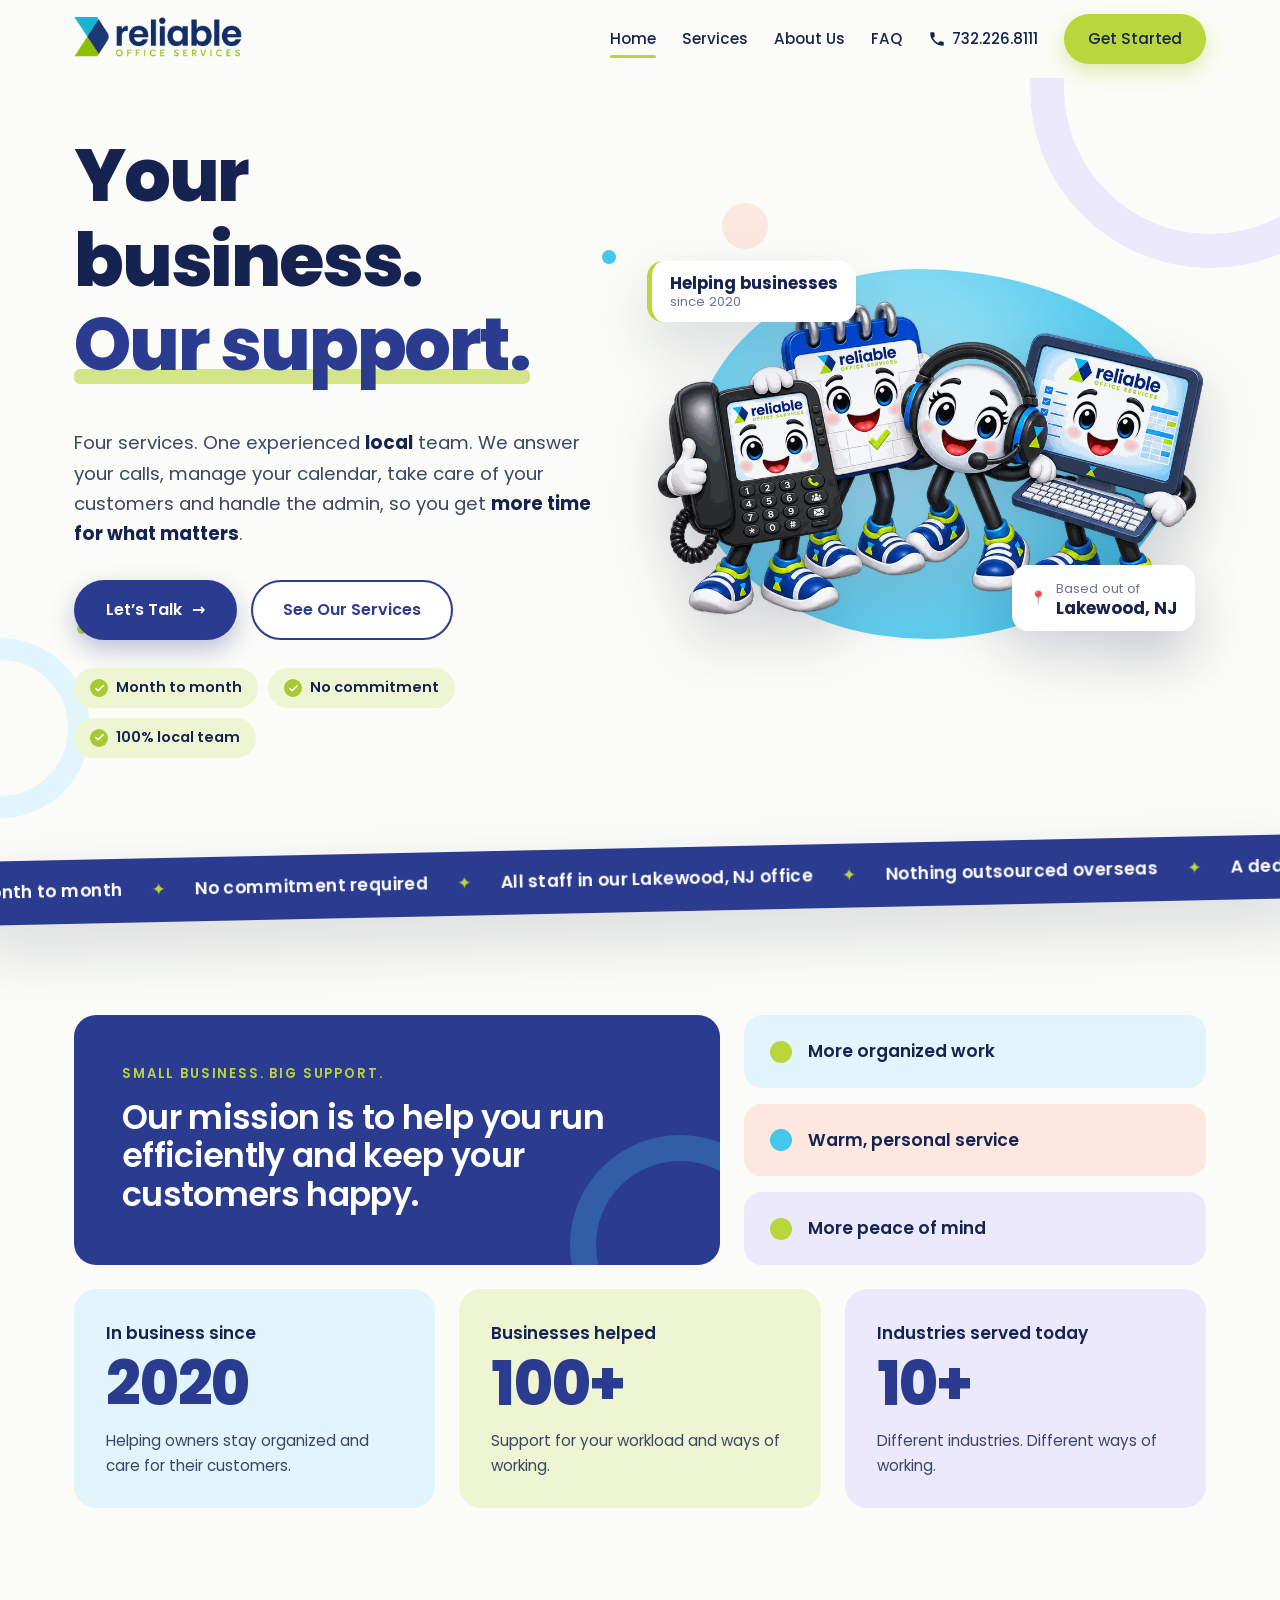
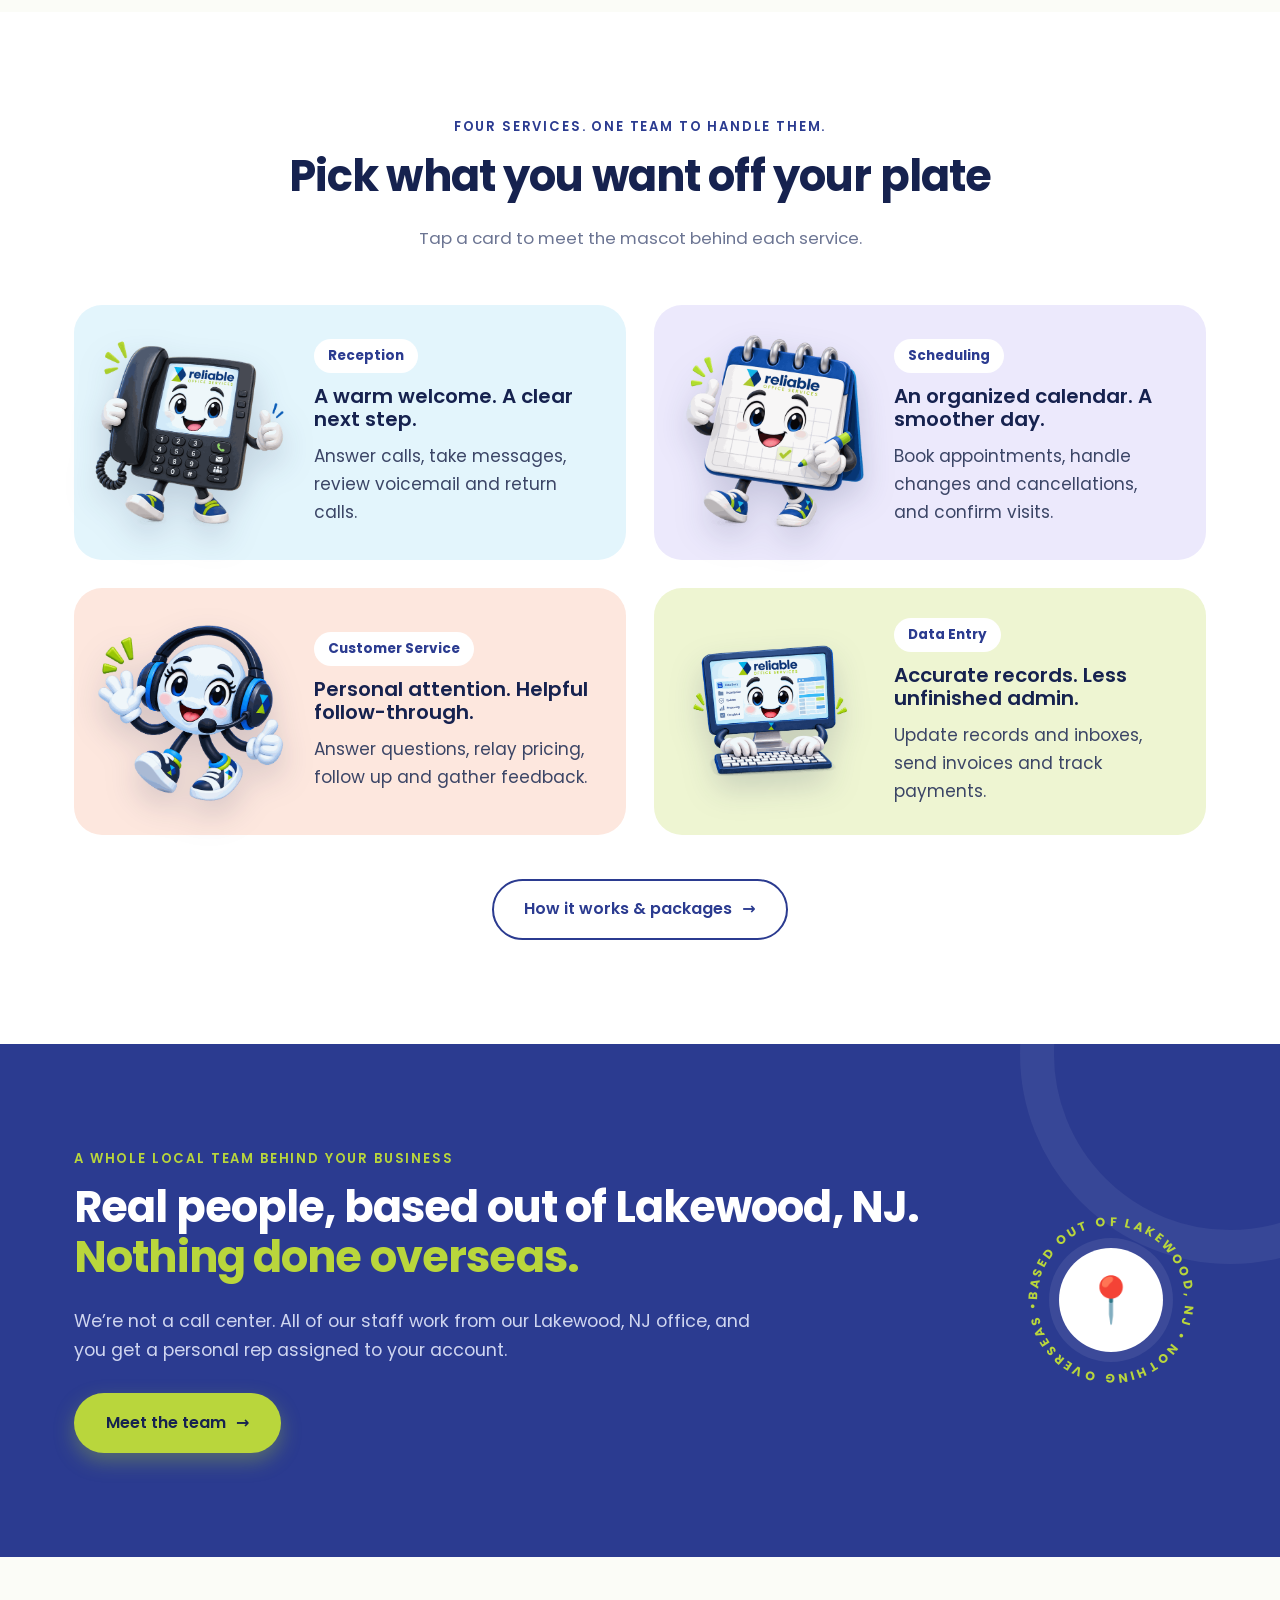
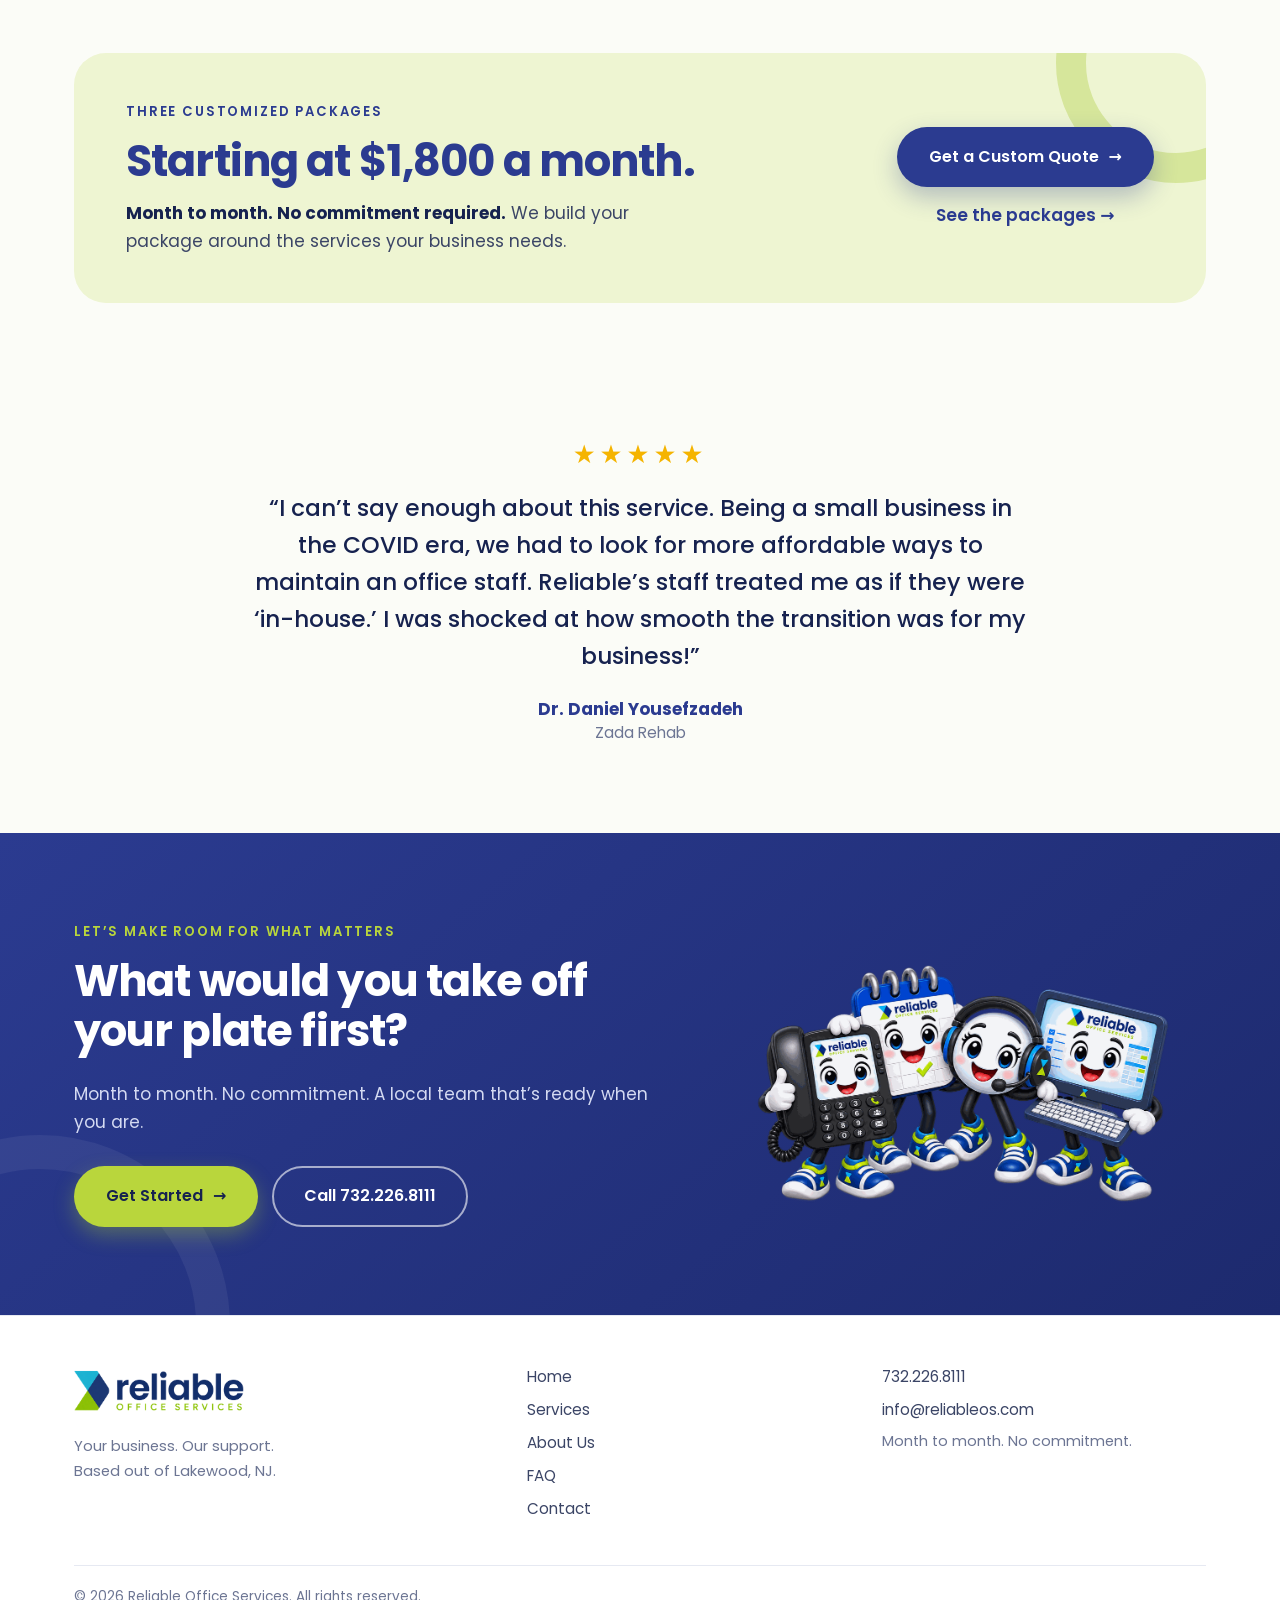
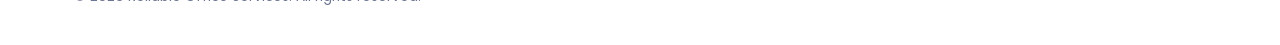
==== commit 5620fa7a: "Update hero badges, 'based out of Lakewood' wording and founder message - Hero bubble now reads 'Hel" ====
--- a/index.html
+++ b/index.html
@@ -52,7 +52,6 @@
       <span class="bubble b3" aria-hidden="true"></span>
       <div class="container hero-grid">
         <div class="hero-copy">
-          <p class="pill-tag"><span class="live-dot"></span> Helping businesses since 2020</p>
           <h1><span class="line">Your business.</span> <span class="line accent">Our support.</span></h1>
           <p class="lead">Four services. One experienced <strong>local</strong> team. We answer your calls, manage your calendar, take care of your customers and handle the admin, so you get <strong>more time for what matters</strong>.</p>
           <div class="hero-ctas">
@@ -70,8 +69,8 @@
           <button class="mascot-btn hero-mascots" type="button" data-say="Hi there! We’re the Reliable crew 👋" aria-label="Say hi to the Reliable mascots">
             <img src="images/mascots/group.png" alt="The Reliable mascots: a desk phone, a calendar, a headset and a computer, smiling and giving a thumbs up" width="1000" height="719">
           </button>
-          <div class="float-card fc-1"><span>Starting at</span><strong>$1,800 / month</strong></div>
-          <div class="float-card fc-2"><span class="flag" aria-hidden="true">📍</span><div><strong>Lakewood, NJ</strong><span>Nothing done overseas</span></div></div>
+          <div class="float-card fc-1"><strong>Helping businesses</strong><span>since 2020</span></div>
+          <div class="float-card fc-2"><span class="flag" aria-hidden="true">📍</span><div><span>Based out of</span><strong>Lakewood, NJ</strong></div></div>
         </div>
       </div>
     </section>
@@ -172,14 +171,14 @@
         <div class="team-head">
           <div class="reveal">
             <p class="eyebrow light">A whole local team behind your business</p>
-            <h2>Real people in Lakewood, NJ. <span class="hl-lime">Nothing done overseas.</span></h2>
+            <h2>Real people, based out of Lakewood, NJ. <span class="hl-lime">Nothing done overseas.</span></h2>
             <p class="team-lead">We’re not a call center. All of our staff work from our Lakewood, NJ office, and you get a personal rep assigned to your account.</p>
             <p class="team-cta"><a href="about.html" class="btn btn-lime">Meet the team <span class="arrow" aria-hidden="true">→</span></a></p>
           </div>
           <div class="local-badge reveal" aria-hidden="true">
             <svg viewBox="0 0 200 200">
               <defs><path id="circ" d="M100,100 m-78,0 a78,78 0 1,1 156,0 a78,78 0 1,1 -156,0"/></defs>
-              <text><textPath href="#circ" textLength="486" lengthAdjust="spacing">100% LOCAL • LAKEWOOD, NJ • NOTHING OVERSEAS •</textPath></text>
+              <text><textPath href="#circ" textLength="486" lengthAdjust="spacing">BASED OUT OF LAKEWOOD, NJ • NOTHING OVERSEAS •</textPath></text>
             </svg>
             <span class="pin">📍</span>
           </div>
@@ -234,7 +233,7 @@
     <div class="container footer-inner">
       <div>
         <img src="images/logo.png" alt="Reliable Office Services" width="490" height="169" loading="lazy" class="footer-logo">
-        <p class="footer-tag">Your business. Our support.<br>A local team in Lakewood, NJ.</p>
+        <p class="footer-tag">Your business. Our support.<br>Based out of Lakewood, NJ.</p>
       </div>
       <nav aria-label="Footer">
         <a href="index.html">Home</a>
--- a/css/styles.css
+++ b/css/styles.css
@@ -437,7 +437,7 @@
 .faq .faq-list { max-width: 820px; margin: 0 auto; }
 .faq { padding-top: 24px; }
 .footer-contact span { color: var(--muted); font-size: .9rem; }
-.fc-1 span { order: -1; }
+.fc-2 strong { font-size: 1.05rem; }
 
 @media (max-width: 900px) {
   .page-hero { padding: 36px 0 48px; }
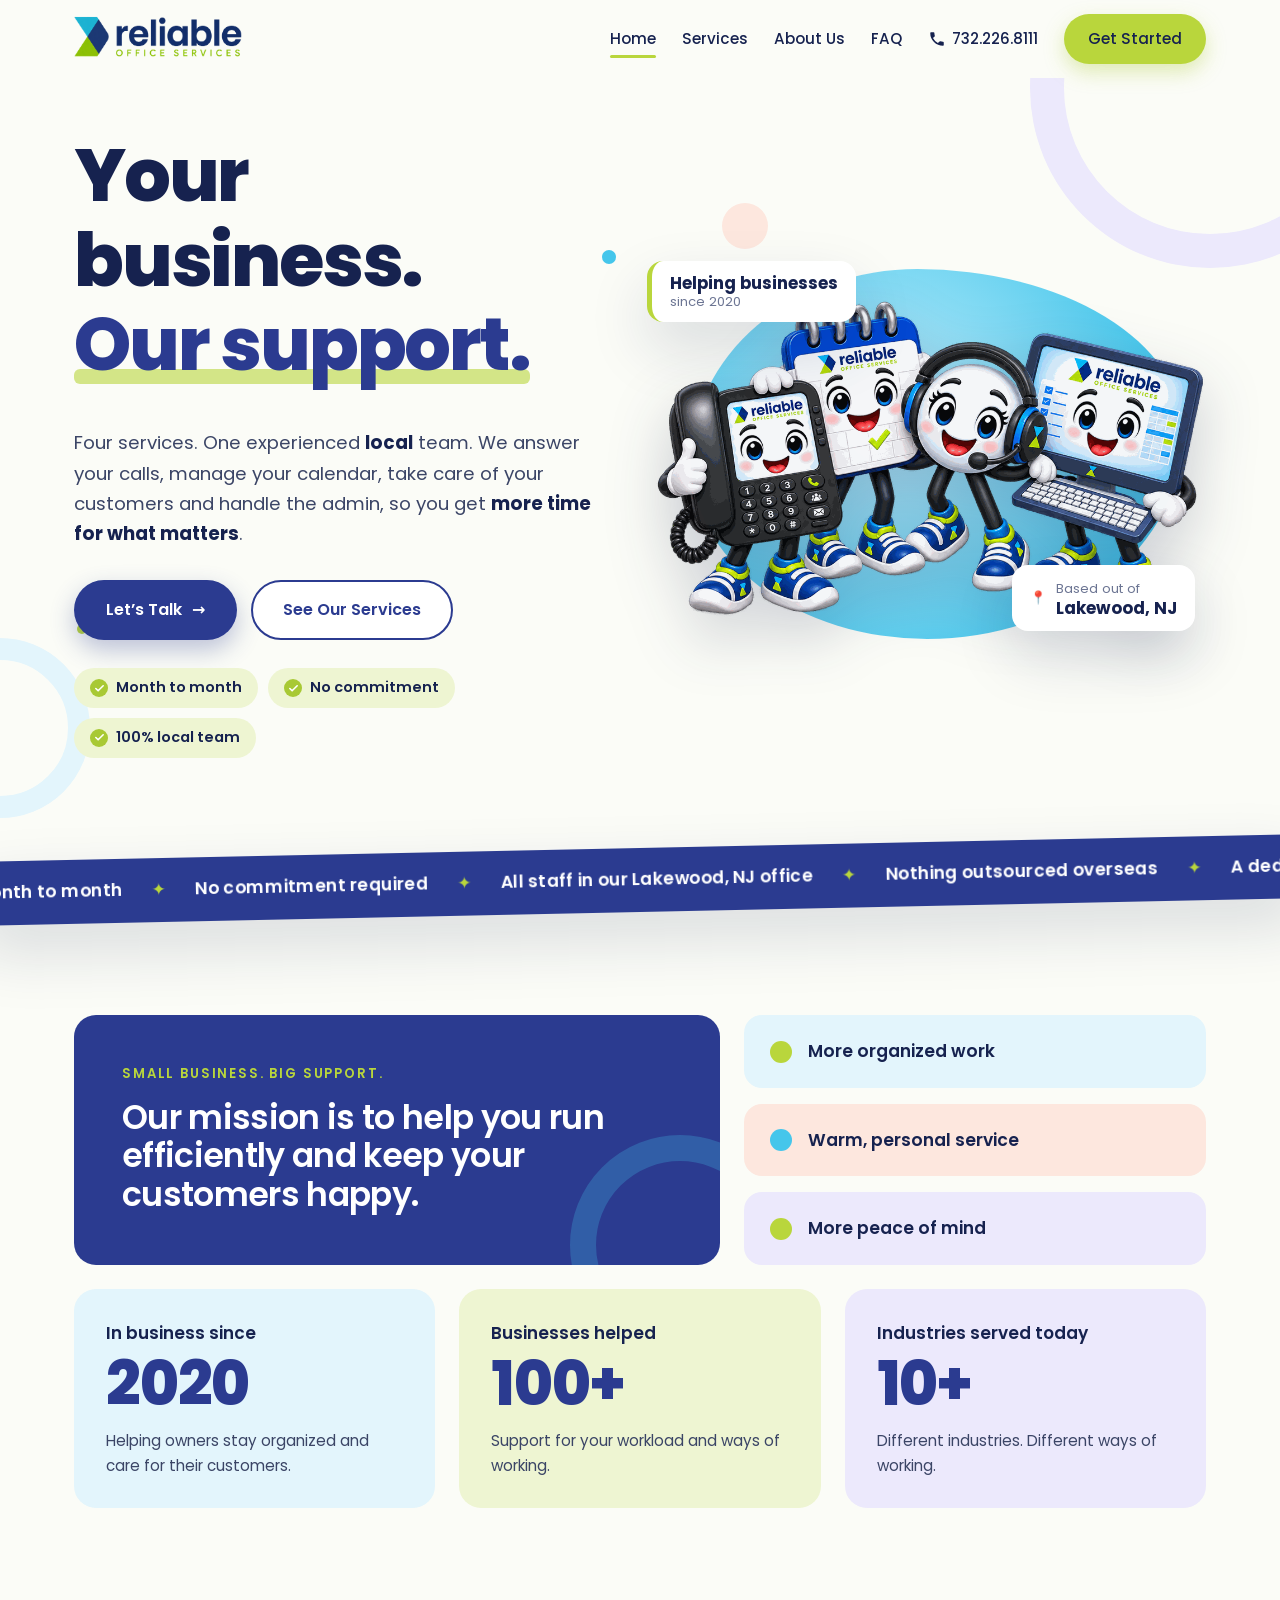
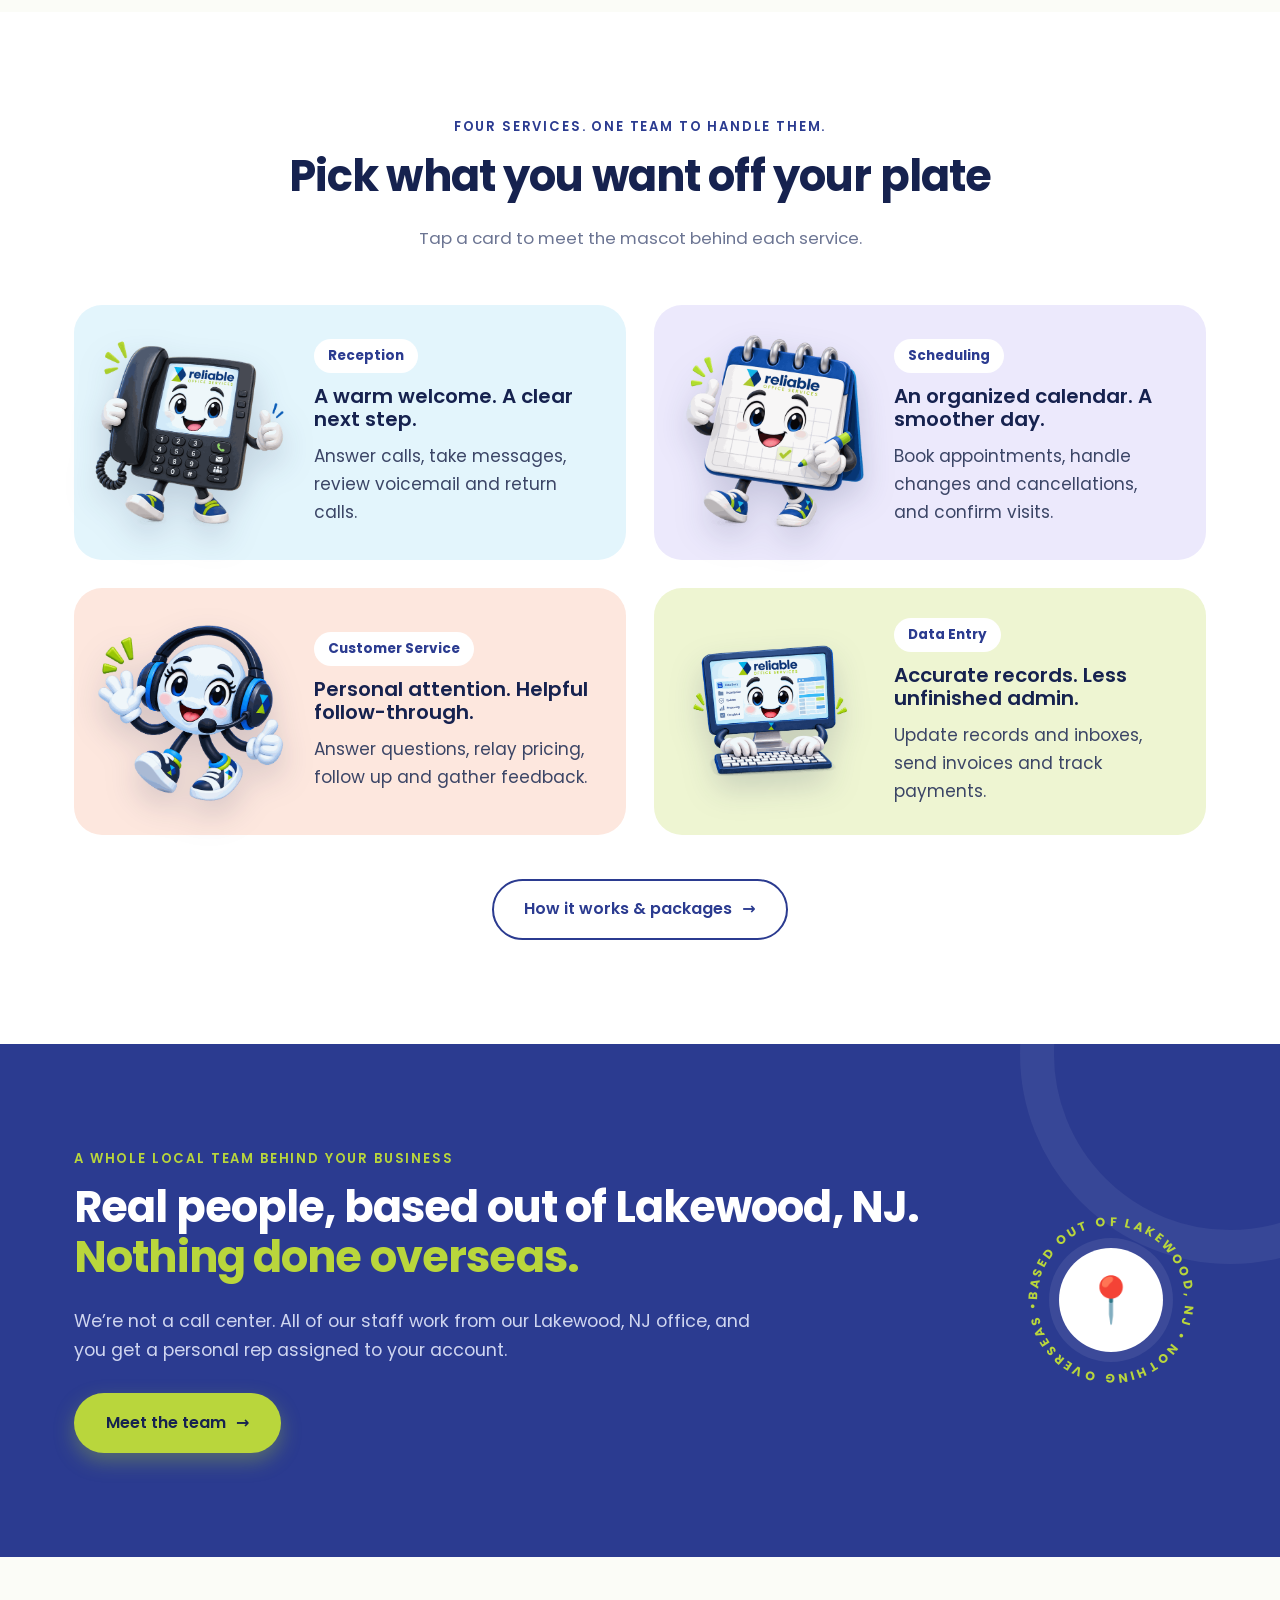
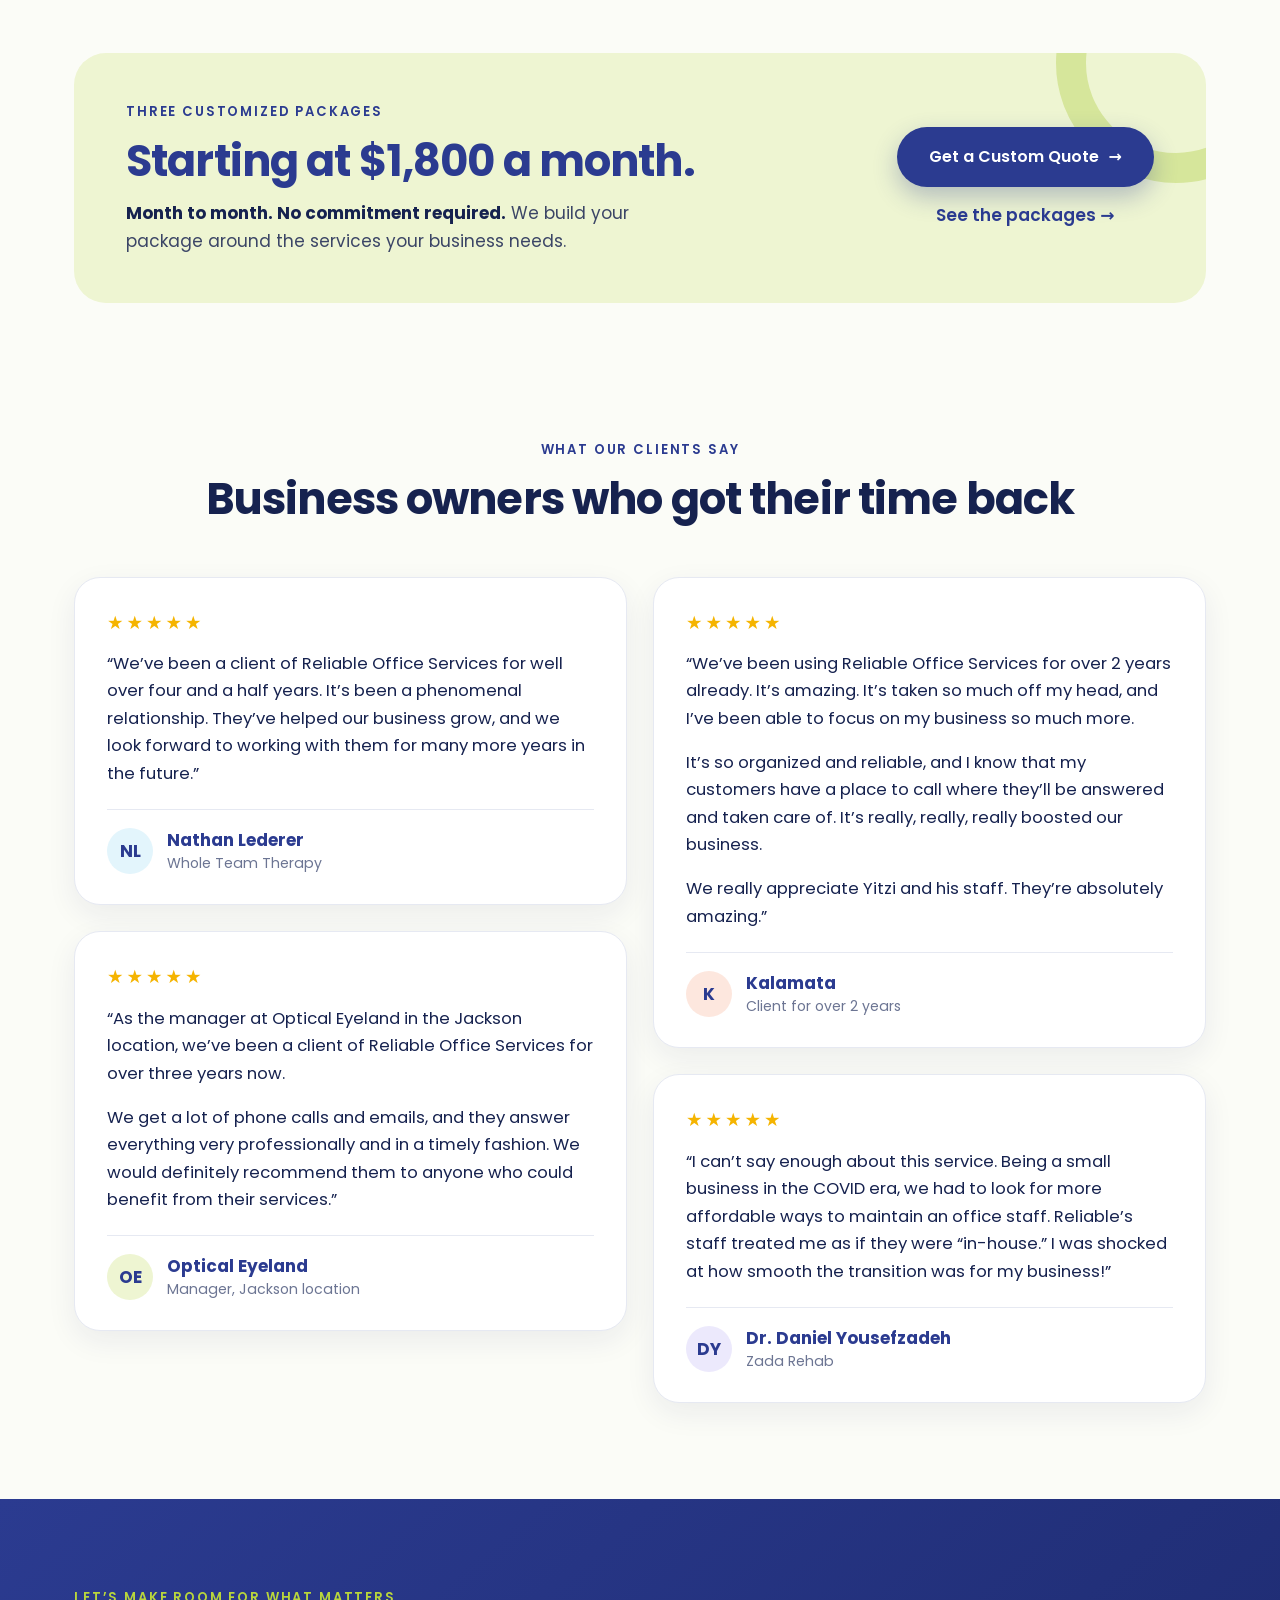
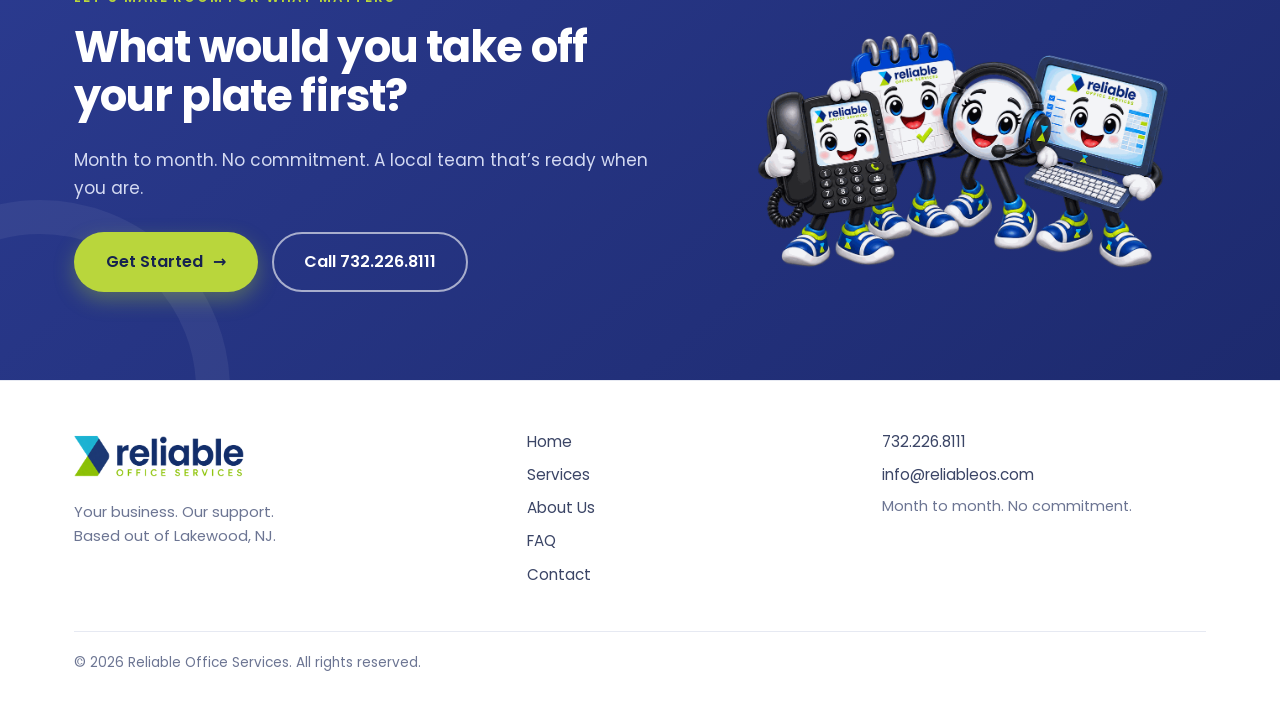
==== commit 4039e4d0: "Add client testimonials Show four client testimonials as cards on the Home and About pages (Whole Te" ====
--- a/index.html
+++ b/index.html
@@ -202,13 +202,34 @@
       </div>
     </section>
 
-    <section class="testimonial">
-      <div class="container narrow center reveal">
-        <div class="stars" aria-label="5 out of 5 stars">★★★★★</div>
-        <blockquote>
-          <p>“I can’t say enough about this service. Being a small business in the COVID era, we had to look for more affordable ways to maintain an office staff. Reliable’s staff treated me as if they were ‘in-house.’ I was shocked at how smooth the transition was for my business!”</p>
-          <footer><strong>Dr. Daniel Yousefzadeh</strong><span>Zada Rehab</span></footer>
-        </blockquote>
+    <section class="testimonial" id="testimonials">
+      <div class="container">
+        <div class="section-head center reveal">
+          <p class="eyebrow">What our clients say</p>
+          <h2>Business owners who got their time back</h2>
+        </div>
+        <div class="t-grid">
+          <figure class="t-card reveal">
+            <div class="stars" aria-label="5 out of 5 stars">★★★★★</div>
+            <blockquote><p>We’ve been a client of Reliable Office Services for well over four and a half years. It’s been a phenomenal relationship. They’ve helped our business grow, and we look forward to working with them for many more years in the future.</p></blockquote>
+            <figcaption><span class="avatar tint-cyan" aria-hidden="true">NL</span><span><strong>Nathan Lederer</strong><small>Whole Team Therapy</small></span></figcaption>
+          </figure>
+          <figure class="t-card reveal">
+            <div class="stars" aria-label="5 out of 5 stars">★★★★★</div>
+            <blockquote><p>As the manager at Optical Eyeland in the Jackson location, we’ve been a client of Reliable Office Services for over three years now.</p><p>We get a lot of phone calls and emails, and they answer everything very professionally and in a timely fashion. We would definitely recommend them to anyone who could benefit from their services.</p></blockquote>
+            <figcaption><span class="avatar tint-lime" aria-hidden="true">OE</span><span><strong>Optical Eyeland</strong><small>Manager, Jackson location</small></span></figcaption>
+          </figure>
+          <figure class="t-card reveal">
+            <div class="stars" aria-label="5 out of 5 stars">★★★★★</div>
+            <blockquote><p>We’ve been using Reliable Office Services for over 2 years already. It’s amazing. It’s taken so much off my head, and I’ve been able to focus on my business so much more.</p><p>It’s so organized and reliable, and I know that my customers have a place to call where they’ll be answered and taken care of. It’s really, really, really boosted our business.</p><p>We really appreciate Yitzi and his staff. They’re absolutely amazing.</p></blockquote>
+            <figcaption><span class="avatar tint-peach" aria-hidden="true">K</span><span><strong>Kalamata</strong><small>Client for over 2 years</small></span></figcaption>
+          </figure>
+          <figure class="t-card reveal">
+            <div class="stars" aria-label="5 out of 5 stars">★★★★★</div>
+            <blockquote><p>I can’t say enough about this service. Being a small business in the COVID era, we had to look for more affordable ways to maintain an office staff. Reliable’s staff treated me as if they were “in-house.” I was shocked at how smooth the transition was for my business!</p></blockquote>
+            <figcaption><span class="avatar tint-lav" aria-hidden="true">DY</span><span><strong>Dr. Daniel Yousefzadeh</strong><small>Zada Rehab</small></span></figcaption>
+          </figure>
+        </div>
       </div>
     </section>
 
--- a/css/styles.css
+++ b/css/styles.css
@@ -319,14 +319,21 @@
 .ceo-quote footer strong { color: var(--ink); font-size: 1.1rem; }
 .ceo-quote footer span { color: var(--navy); }
 
-/* Testimonial */
-.testimonial { padding: 90px 0; }
-.stars { color: #f5b400; font-size: 1.6rem; letter-spacing: 4px; margin-bottom: 14px; }
-.testimonial blockquote { margin: 0; }
-.testimonial blockquote p { font-size: clamp(1.15rem, 2.1vw, 1.45rem); color: var(--ink); font-weight: 500; line-height: 1.6; }
-.testimonial footer { align-items: center; }
-.testimonial footer strong { color: var(--navy); }
-.testimonial footer span { color: var(--muted); font-size: .95rem; }
+/* Testimonials */
+.testimonial { padding: 96px 0; }
+.t-grid { columns: 2; column-gap: 26px; }
+.t-card { break-inside: avoid; margin: 0 0 26px; background: #fff; border: 1.5px solid var(--border); border-radius: 26px; padding: 30px 32px; box-shadow: var(--shadow); transition: transform .35s var(--bounce), box-shadow .3s, border-color .3s, opacity .7s var(--ease); }
+.t-card:hover { transform: translateY(-6px) rotate(-.4deg); box-shadow: var(--shadow-lg); border-color: var(--cyan); }
+.stars { color: #f5b400; font-size: 1.15rem; letter-spacing: 3px; margin-bottom: 12px; }
+.t-card blockquote { margin: 0; color: var(--ink); font-size: 1.04rem; }
+.t-card blockquote p:first-child::before { content: "“"; }
+.t-card blockquote p:last-child::after { content: "”"; }
+.t-card blockquote p:last-child { margin-bottom: 0; }
+.t-card figcaption { display: flex; align-items: center; gap: 14px; margin-top: 22px; padding-top: 18px; border-top: 1px solid var(--border); line-height: 1.3; }
+.t-card figcaption strong { display: block; color: var(--navy); }
+.t-card figcaption small { color: var(--muted); font-size: .88rem; }
+.avatar { width: 46px; height: 46px; border-radius: 50%; display: grid; place-items: center; font-weight: 700; color: var(--navy); flex: none; }
+@media (max-width: 900px) { .t-grid { columns: 1; } }
 
 /* FAQ */
 .faq { background: #fff; }
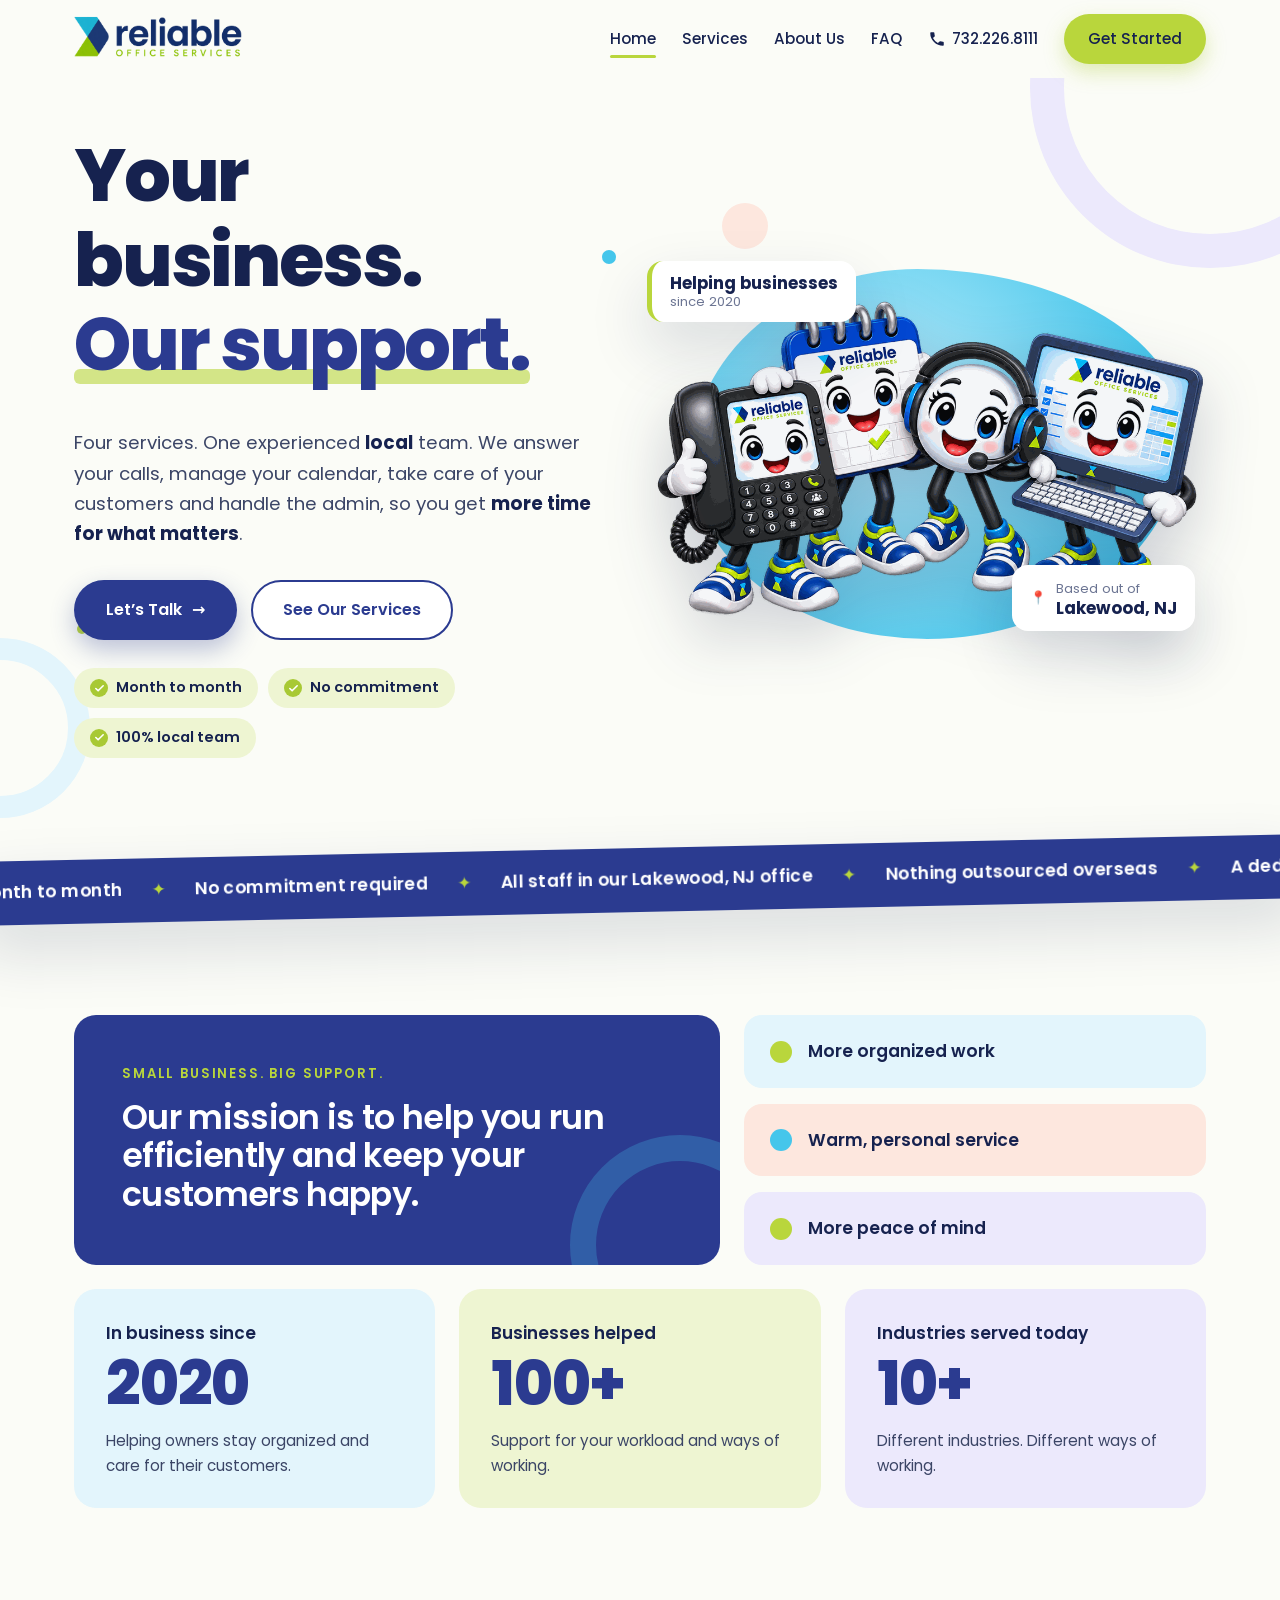
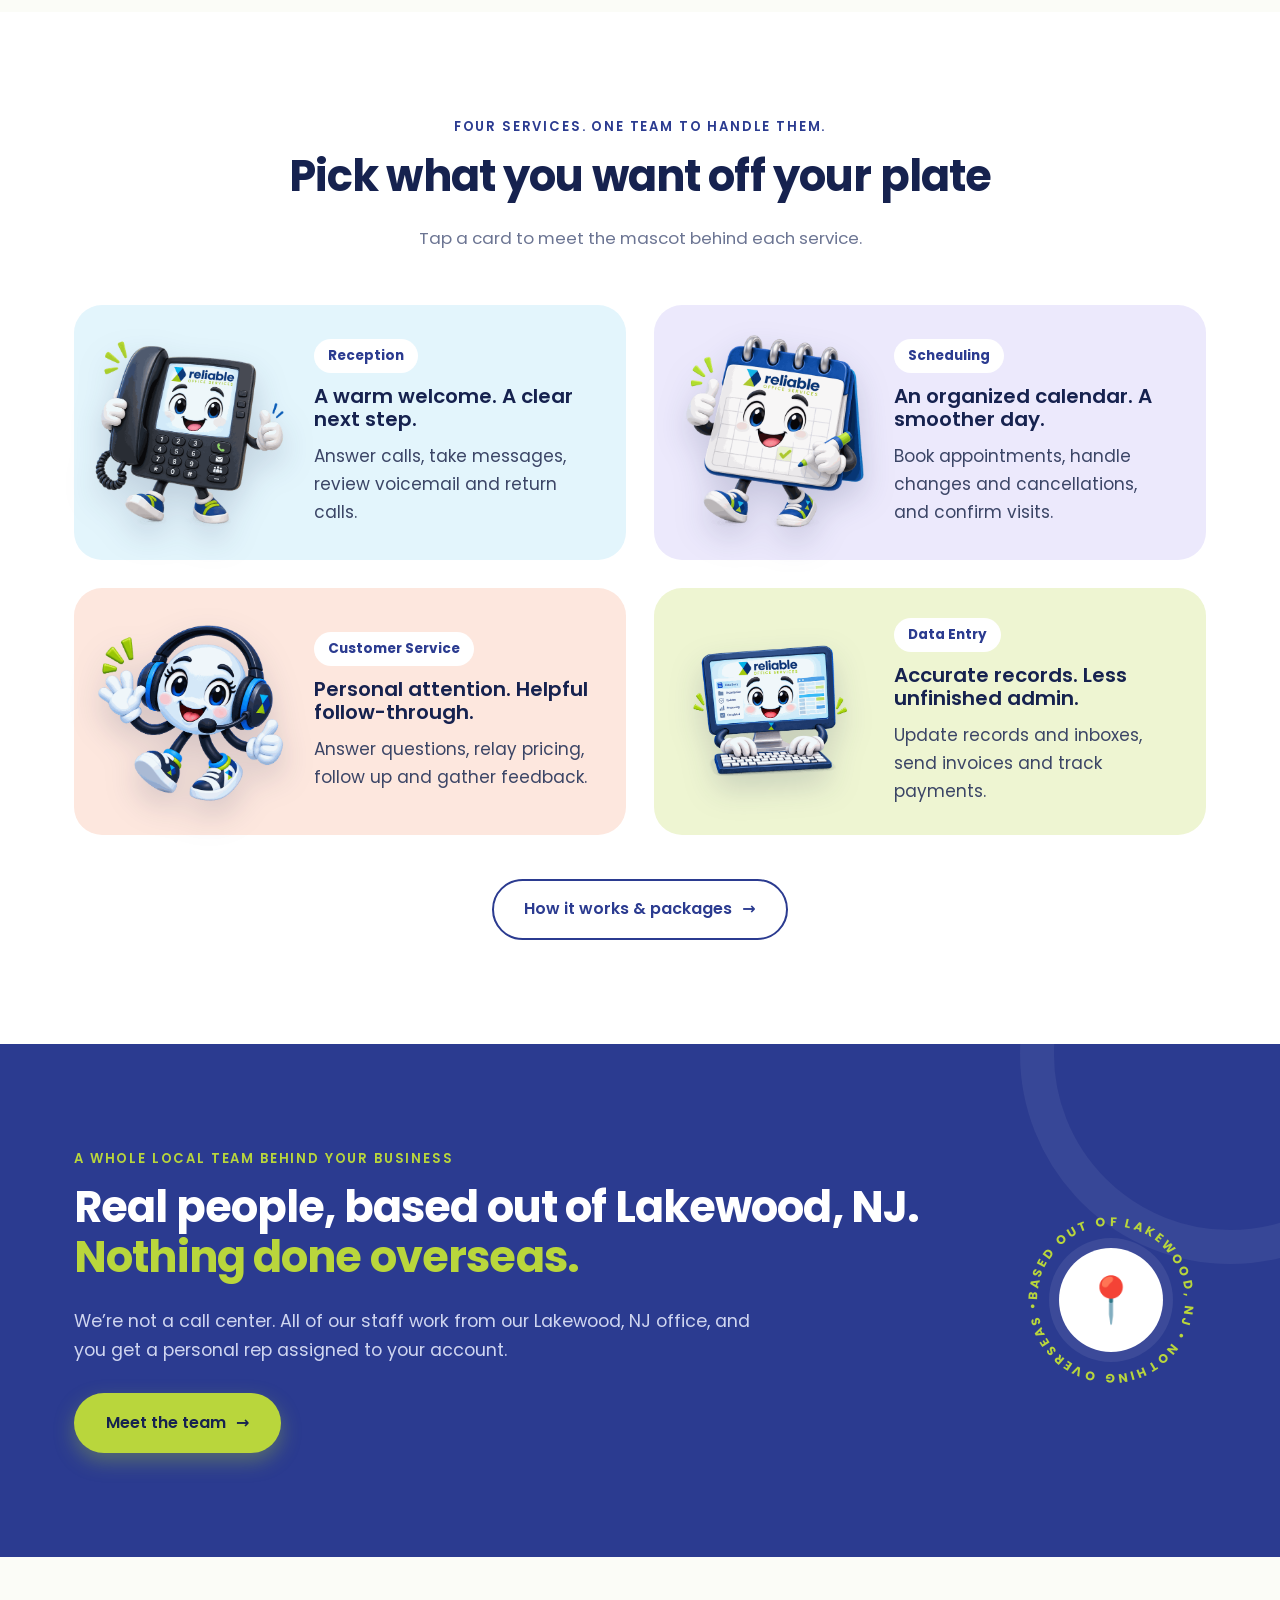
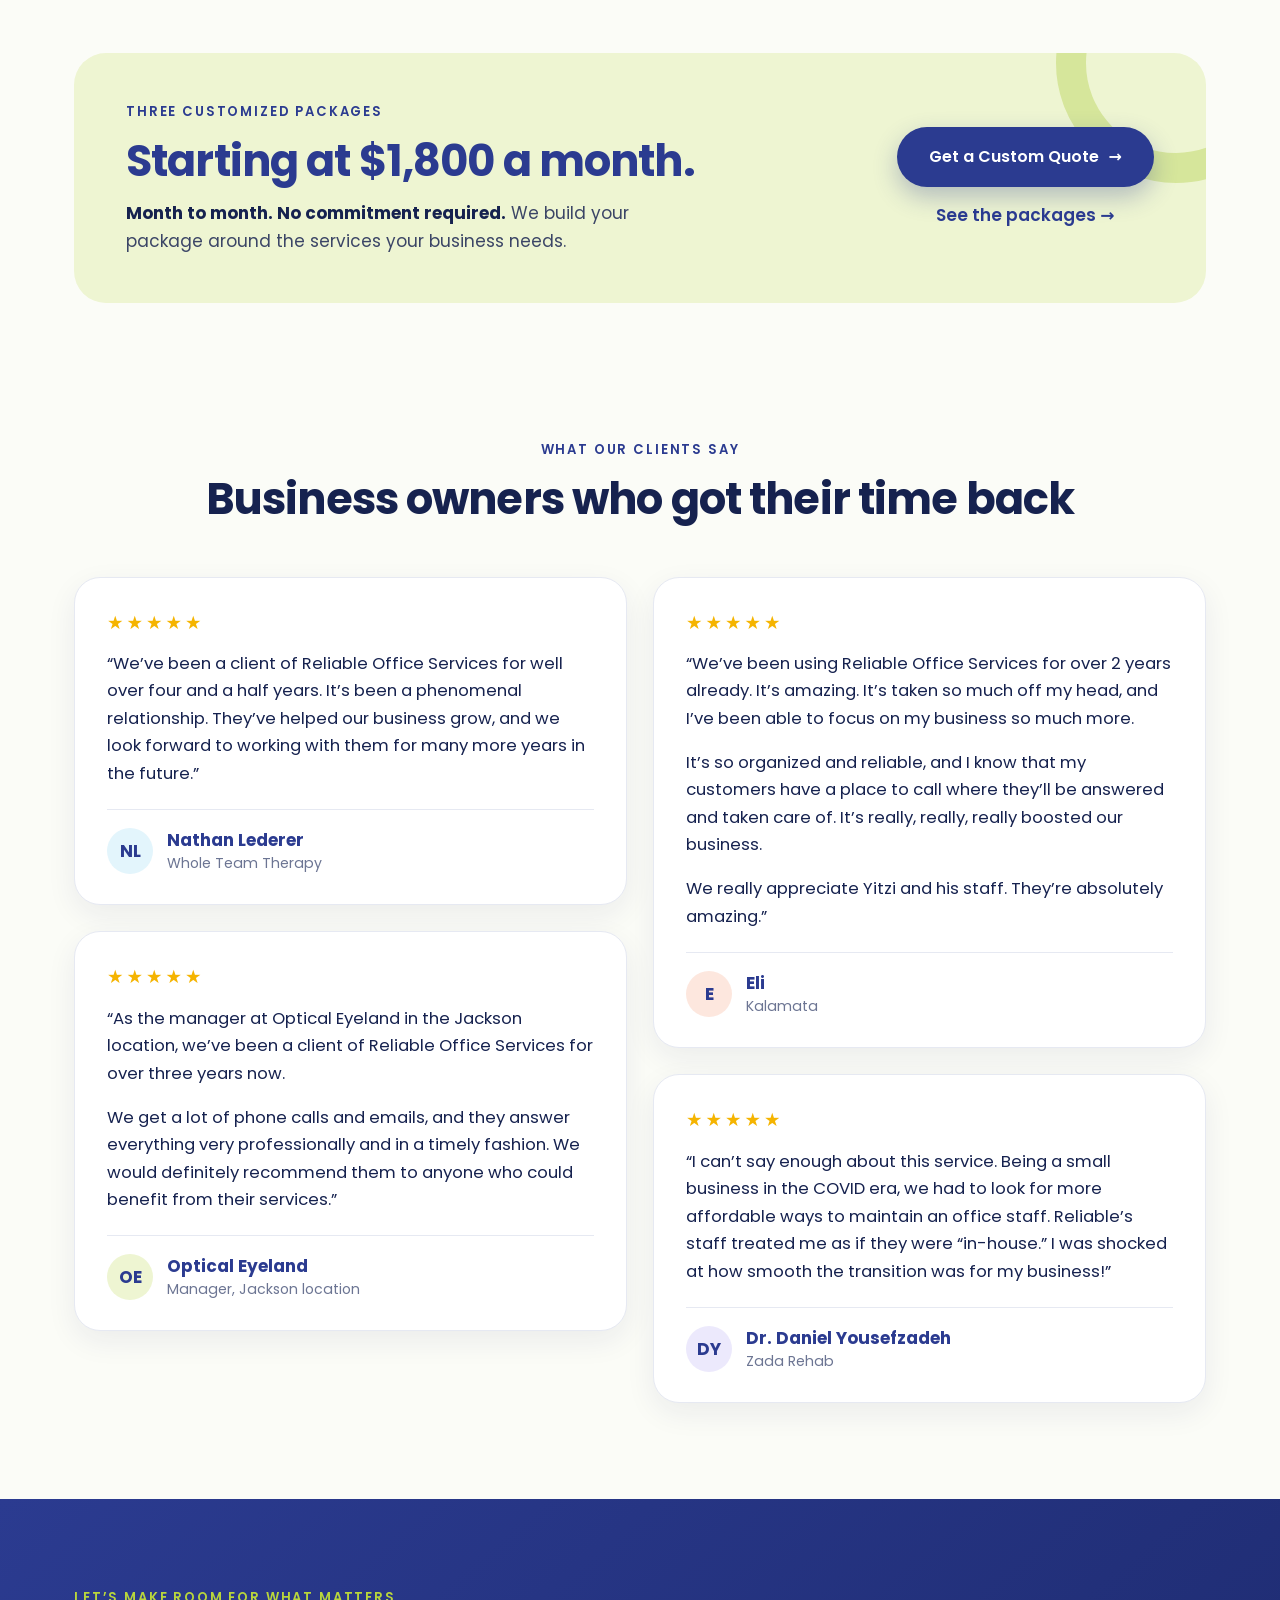
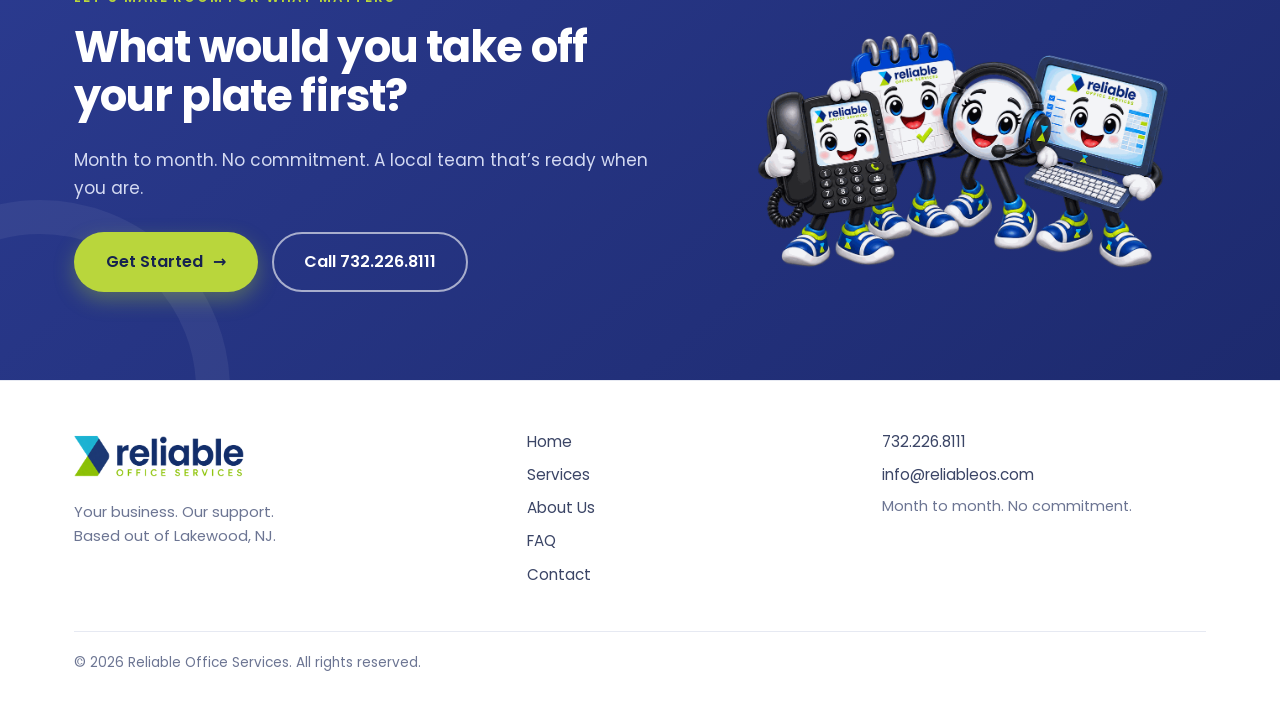
==== commit aadae48f: "Attribute the Kalamata testimonial to Eli Co-Authored-By: Claude Fable 5.2 <noreply@anthropic.com> C" ====
--- a/index.html
+++ b/index.html
@@ -222,7 +222,7 @@
           <figure class="t-card reveal">
             <div class="stars" aria-label="5 out of 5 stars">★★★★★</div>
             <blockquote><p>We’ve been using Reliable Office Services for over 2 years already. It’s amazing. It’s taken so much off my head, and I’ve been able to focus on my business so much more.</p><p>It’s so organized and reliable, and I know that my customers have a place to call where they’ll be answered and taken care of. It’s really, really, really boosted our business.</p><p>We really appreciate Yitzi and his staff. They’re absolutely amazing.</p></blockquote>
-            <figcaption><span class="avatar tint-peach" aria-hidden="true">K</span><span><strong>Kalamata</strong><small>Client for over 2 years</small></span></figcaption>
+            <figcaption><span class="avatar tint-peach" aria-hidden="true">E</span><span><strong>Eli</strong><small>Kalamata</small></span></figcaption>
           </figure>
           <figure class="t-card reveal">
             <div class="stars" aria-label="5 out of 5 stars">★★★★★</div>
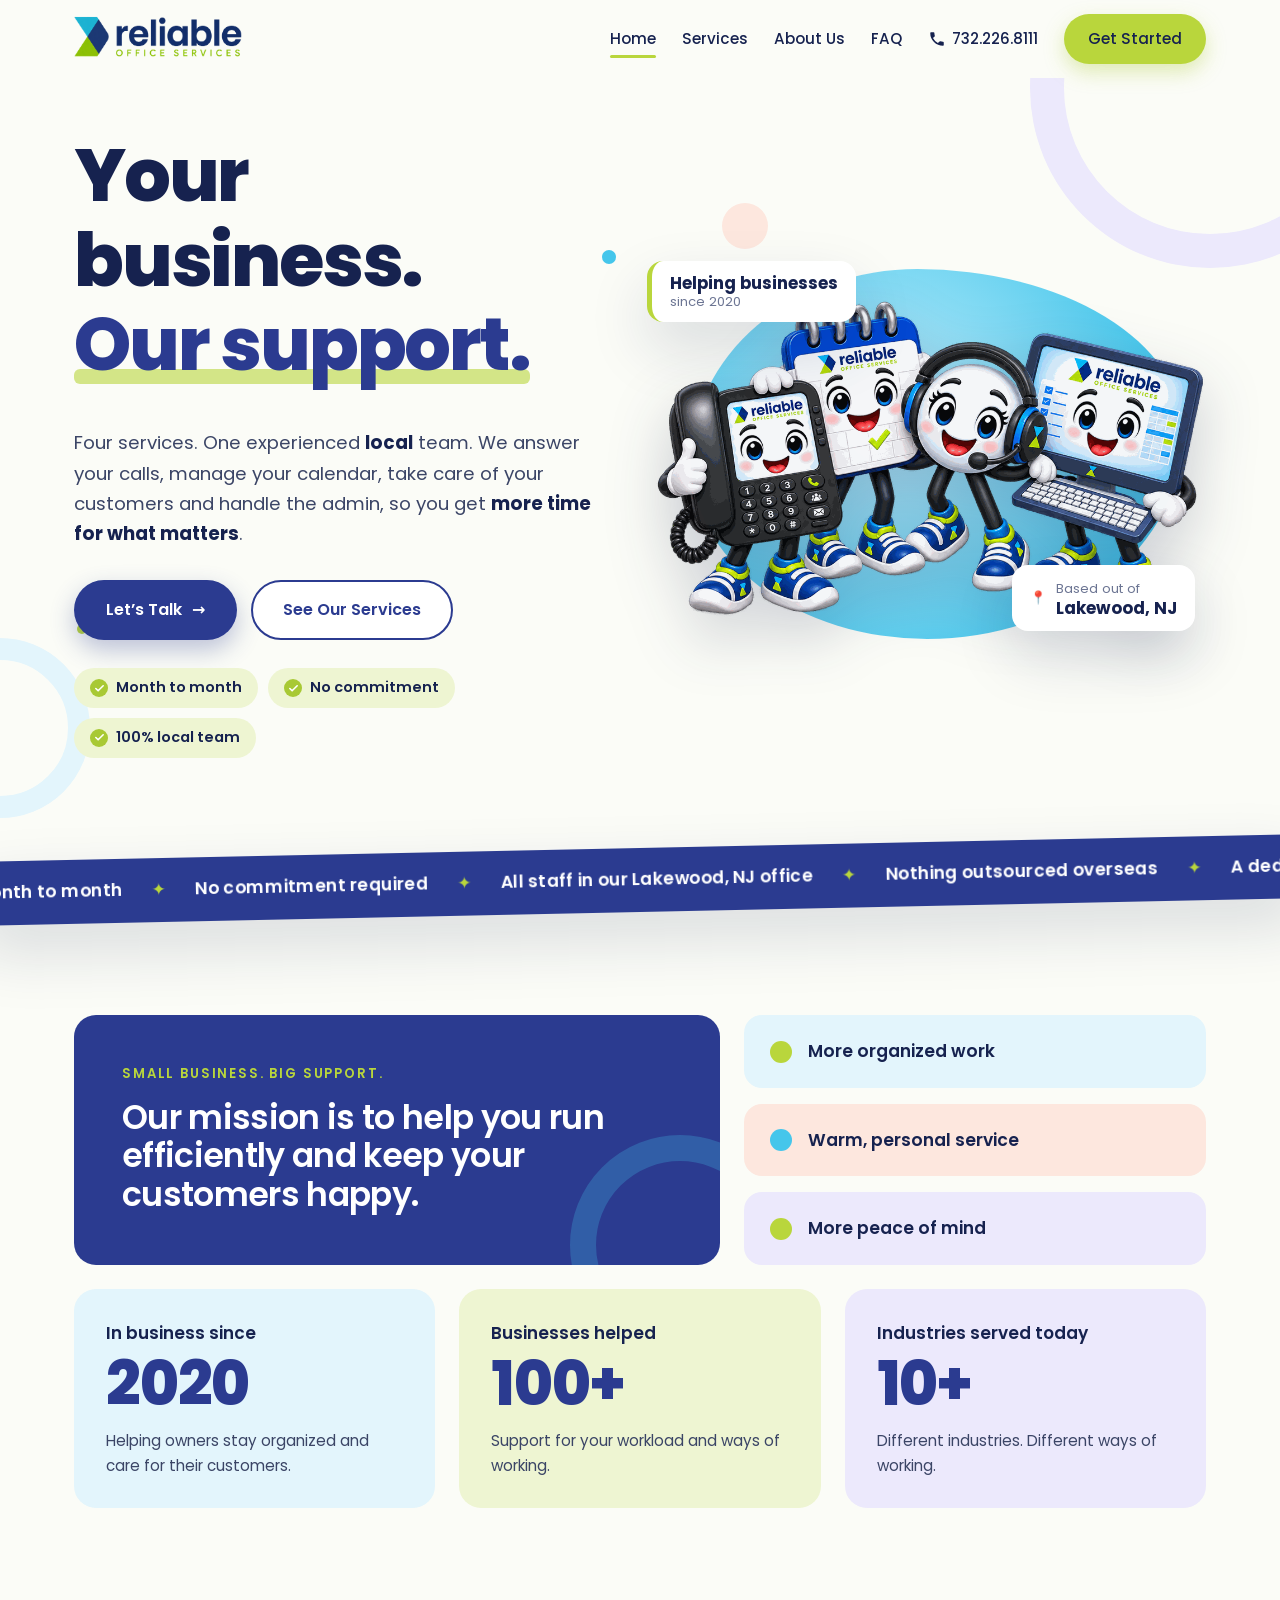
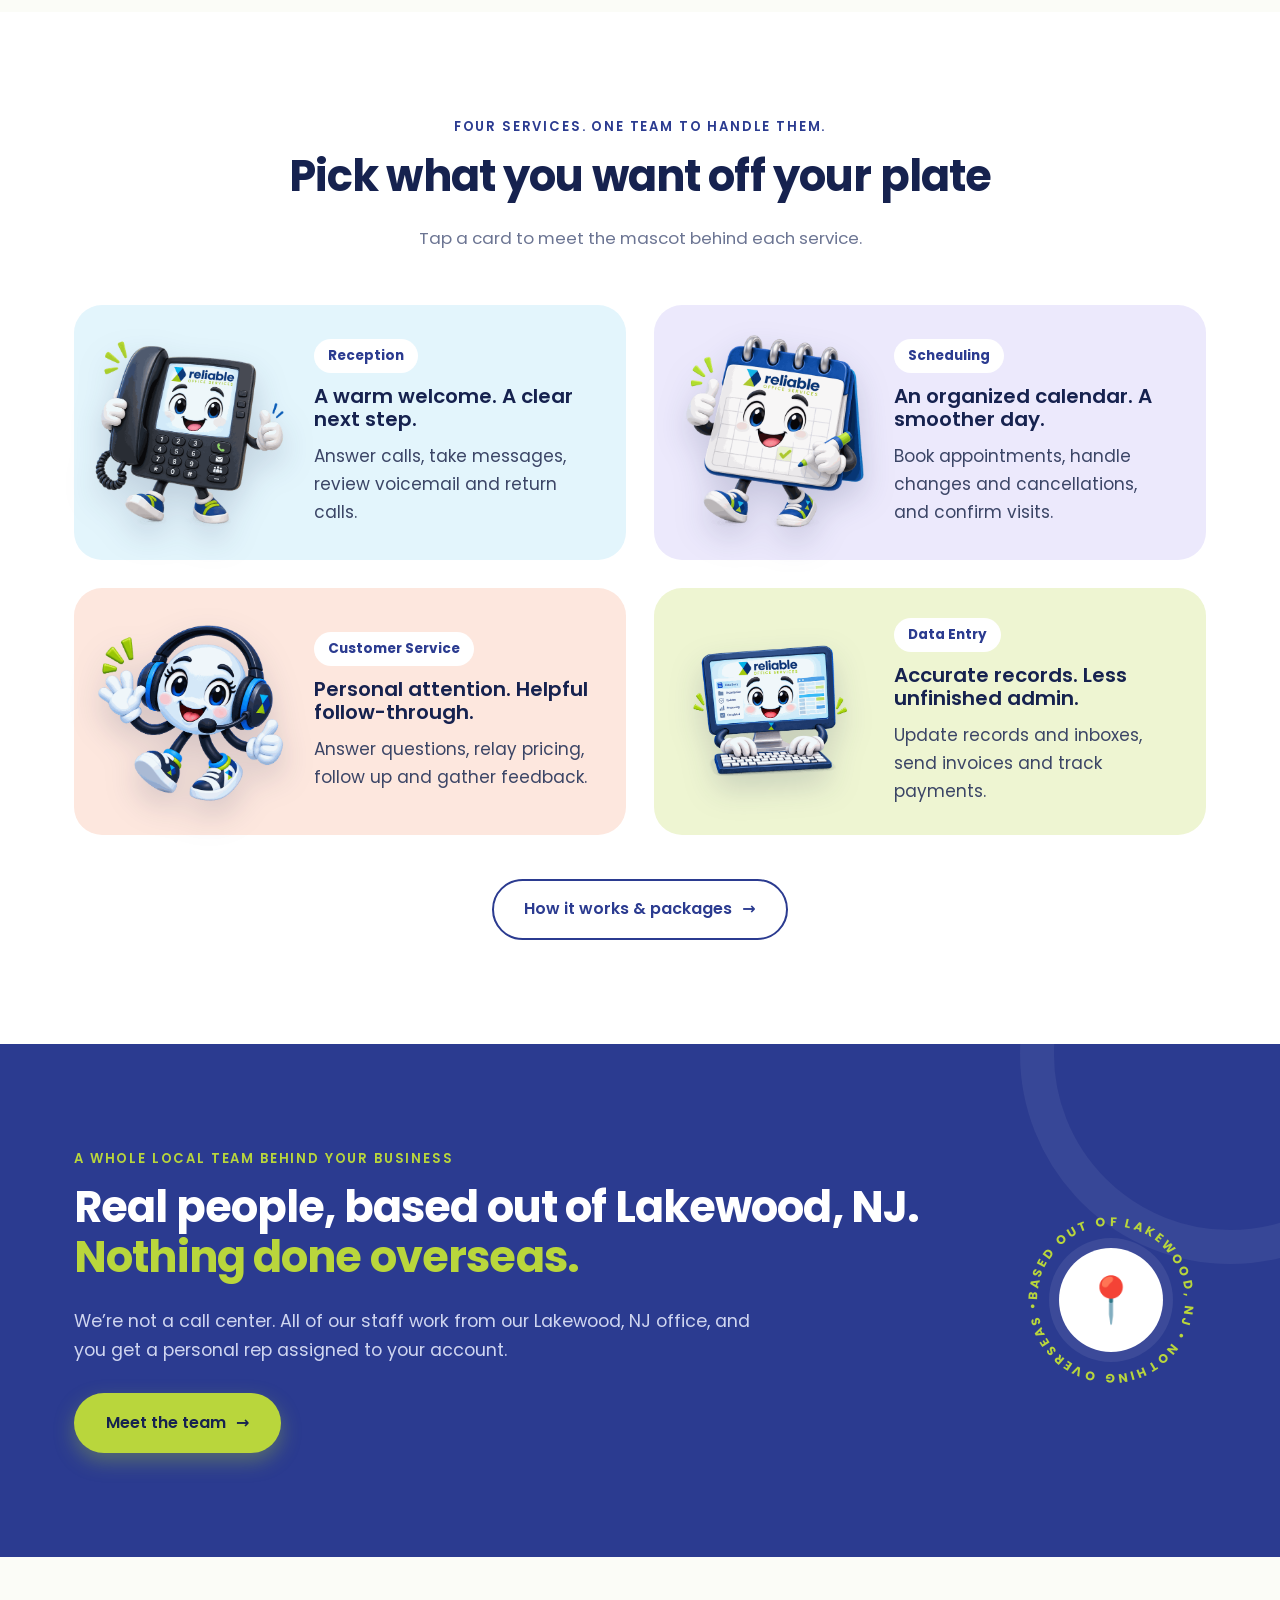
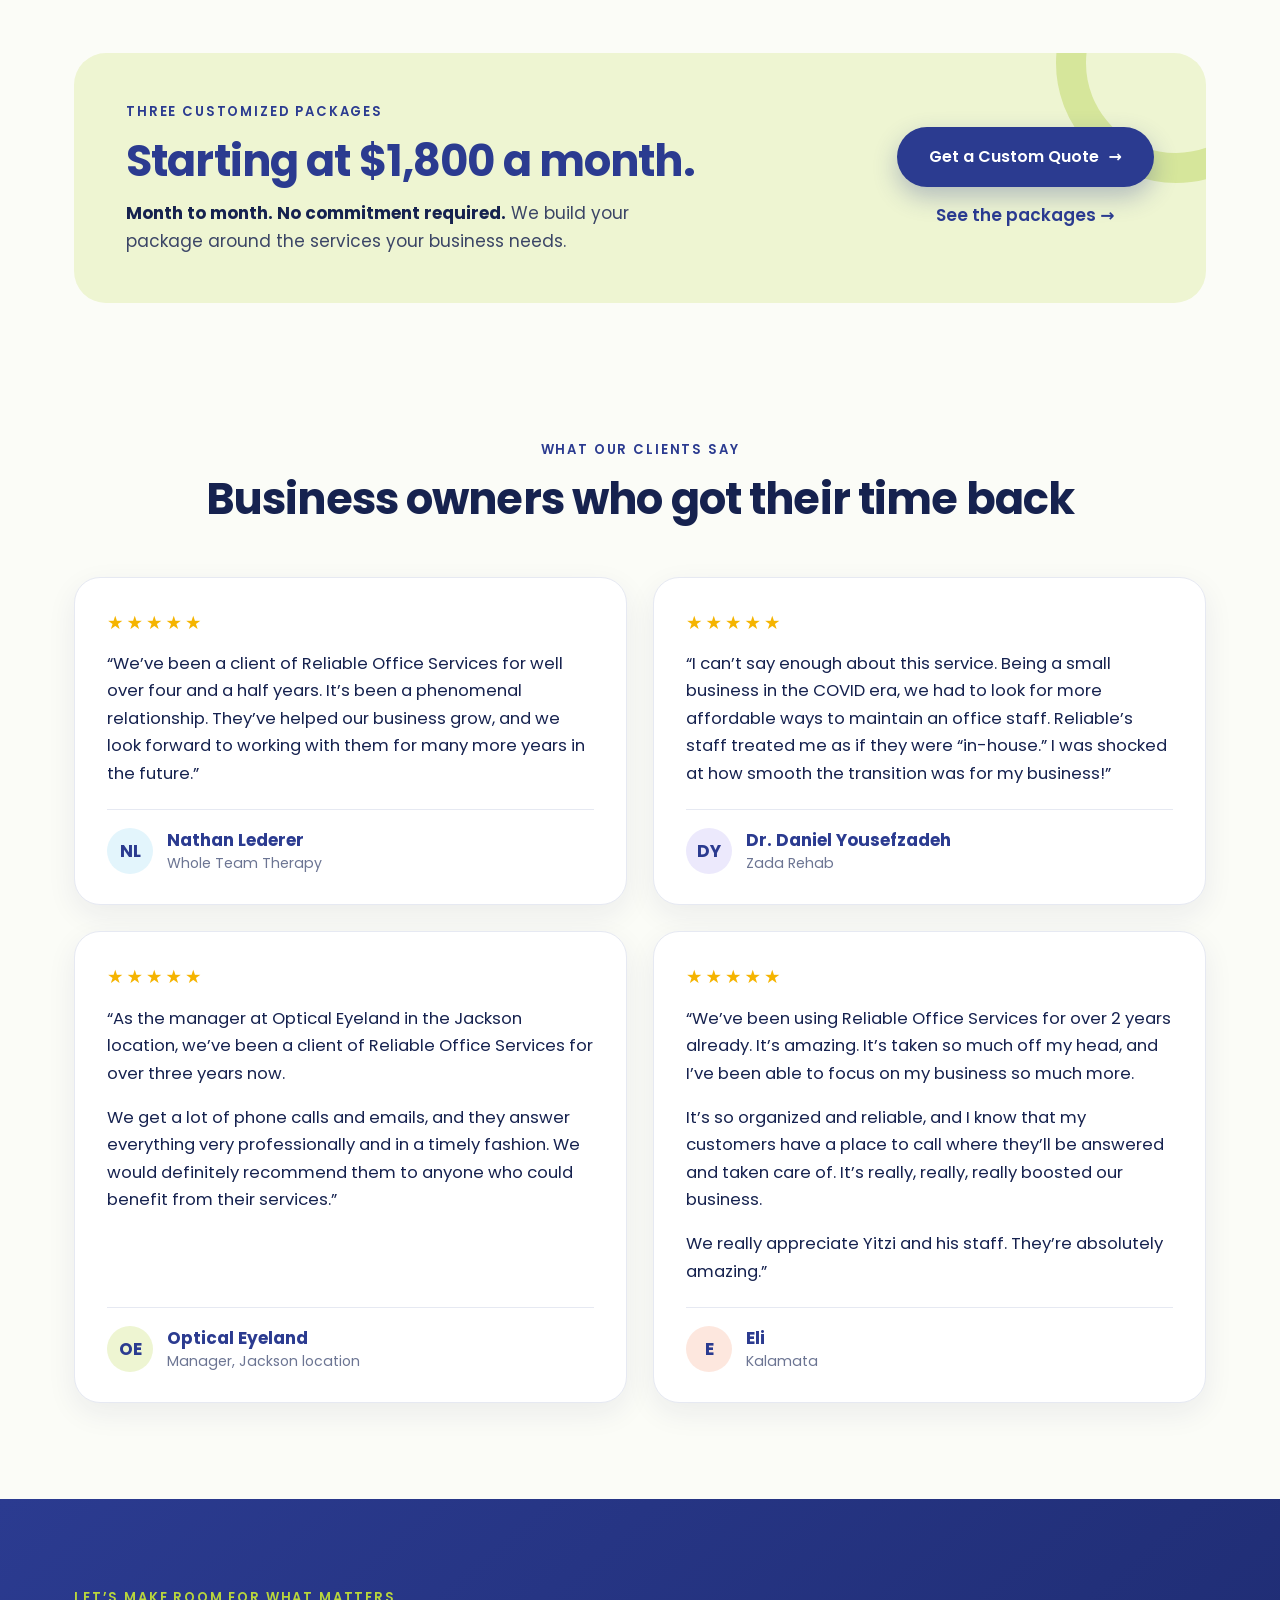
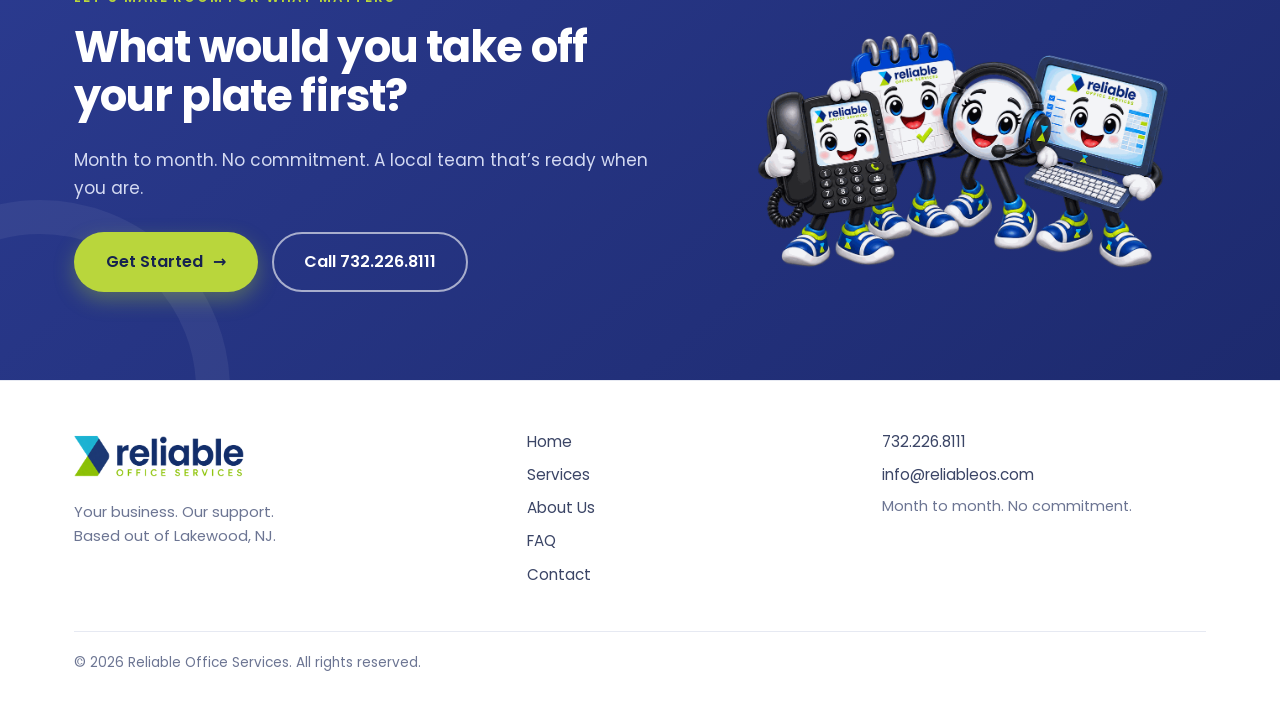
==== commit b49a3abe: "Keep group mascots still, swap page mascots, align testimonials - Group mascot image no longer float" ====
--- a/index.html
+++ b/index.html
@@ -216,6 +216,11 @@
           </figure>
           <figure class="t-card reveal">
             <div class="stars" aria-label="5 out of 5 stars">★★★★★</div>
+            <blockquote><p>I can’t say enough about this service. Being a small business in the COVID era, we had to look for more affordable ways to maintain an office staff. Reliable’s staff treated me as if they were “in-house.” I was shocked at how smooth the transition was for my business!</p></blockquote>
+            <figcaption><span class="avatar tint-lav" aria-hidden="true">DY</span><span><strong>Dr. Daniel Yousefzadeh</strong><small>Zada Rehab</small></span></figcaption>
+          </figure>
+          <figure class="t-card reveal">
+            <div class="stars" aria-label="5 out of 5 stars">★★★★★</div>
             <blockquote><p>As the manager at Optical Eyeland in the Jackson location, we’ve been a client of Reliable Office Services for over three years now.</p><p>We get a lot of phone calls and emails, and they answer everything very professionally and in a timely fashion. We would definitely recommend them to anyone who could benefit from their services.</p></blockquote>
             <figcaption><span class="avatar tint-lime" aria-hidden="true">OE</span><span><strong>Optical Eyeland</strong><small>Manager, Jackson location</small></span></figcaption>
           </figure>
@@ -223,11 +228,6 @@
             <div class="stars" aria-label="5 out of 5 stars">★★★★★</div>
             <blockquote><p>We’ve been using Reliable Office Services for over 2 years already. It’s amazing. It’s taken so much off my head, and I’ve been able to focus on my business so much more.</p><p>It’s so organized and reliable, and I know that my customers have a place to call where they’ll be answered and taken care of. It’s really, really, really boosted our business.</p><p>We really appreciate Yitzi and his staff. They’re absolutely amazing.</p></blockquote>
             <figcaption><span class="avatar tint-peach" aria-hidden="true">E</span><span><strong>Eli</strong><small>Kalamata</small></span></figcaption>
-          </figure>
-          <figure class="t-card reveal">
-            <div class="stars" aria-label="5 out of 5 stars">★★★★★</div>
-            <blockquote><p>I can’t say enough about this service. Being a small business in the COVID era, we had to look for more affordable ways to maintain an office staff. Reliable’s staff treated me as if they were “in-house.” I was shocked at how smooth the transition was for my business!</p></blockquote>
-            <figcaption><span class="avatar tint-lav" aria-hidden="true">DY</span><span><strong>Dr. Daniel Yousefzadeh</strong><small>Zada Rehab</small></span></figcaption>
           </figure>
         </div>
       </div>
--- a/css/styles.css
+++ b/css/styles.css
@@ -164,7 +164,7 @@
 @keyframes morph { 50% { border-radius: 56% 44% 44% 56% / 44% 56% 44% 56%; } }
 @keyframes pop { from { transform: scale(.6); opacity: 0; } }
 .hero-mascots { position: relative; z-index: 1; animation: pop 1s .3s var(--bounce) both; }
-.hero-mascots img { animation: float 5s ease-in-out infinite; filter: drop-shadow(0 24px 30px rgba(22, 34, 79, .22)); }
+.hero-mascots img { filter: drop-shadow(0 24px 30px rgba(22, 34, 79, .22)); }
 @keyframes float { 50% { transform: translateY(-14px); } }
 .float-card {
   position: absolute; z-index: 2; background: #fff; border-radius: 16px; box-shadow: var(--shadow-lg);
@@ -321,11 +321,11 @@
 
 /* Testimonials */
 .testimonial { padding: 96px 0; }
-.t-grid { columns: 2; column-gap: 26px; }
-.t-card { break-inside: avoid; margin: 0 0 26px; background: #fff; border: 1.5px solid var(--border); border-radius: 26px; padding: 30px 32px; box-shadow: var(--shadow); transition: transform .35s var(--bounce), box-shadow .3s, border-color .3s, opacity .7s var(--ease); }
+.t-grid { display: grid; grid-template-columns: repeat(2, minmax(0, 1fr)); gap: 26px; }
+.t-card { display: flex; flex-direction: column; margin: 0; background: #fff; border: 1.5px solid var(--border); border-radius: 26px; padding: 30px 32px; box-shadow: var(--shadow); transition: transform .35s var(--bounce), box-shadow .3s, border-color .3s, opacity .7s var(--ease); }
 .t-card:hover { transform: translateY(-6px) rotate(-.4deg); box-shadow: var(--shadow-lg); border-color: var(--cyan); }
 .stars { color: #f5b400; font-size: 1.15rem; letter-spacing: 3px; margin-bottom: 12px; }
-.t-card blockquote { margin: 0; color: var(--ink); font-size: 1.04rem; }
+.t-card blockquote { margin: 0; flex: 1; color: var(--ink); font-size: 1.04rem; }
 .t-card blockquote p:first-child::before { content: "“"; }
 .t-card blockquote p:last-child::after { content: "”"; }
 .t-card blockquote p:last-child { margin-bottom: 0; }
@@ -333,7 +333,7 @@
 .t-card figcaption strong { display: block; color: var(--navy); }
 .t-card figcaption small { color: var(--muted); font-size: .88rem; }
 .avatar { width: 46px; height: 46px; border-radius: 50%; display: grid; place-items: center; font-weight: 700; color: var(--navy); flex: none; }
-@media (max-width: 900px) { .t-grid { columns: 1; } }
+@media (max-width: 900px) { .t-grid { grid-template-columns: 1fr; } }
 
 /* FAQ */
 .faq { background: #fff; }
@@ -363,7 +363,7 @@
 .c-line:hover { transform: translateX(6px); }
 .c-ico { width: 46px; height: 46px; border-radius: 50%; background: var(--lime-bright); color: var(--ink); display: grid; place-items: center; flex: none; }
 .c-ico svg { width: 20px; height: 20px; fill: currentColor; }
-.contact-mascots { width: 340px; margin-top: 24px; animation: float 6s ease-in-out infinite; }
+.contact-mascots { width: 340px; margin-top: 24px; }
 .contact-form { background: #fff; border-radius: 26px; padding: 36px; box-shadow: var(--shadow-lg); color: var(--text); }
 .chips { border: 0; padding: 0; margin: 0 0 22px; display: flex; flex-wrap: wrap; gap: 10px; min-width: 0; }
 .chips legend { font-weight: 600; color: var(--ink); font-size: .92rem; margin-bottom: 10px; padding: 0; }
@@ -434,7 +434,7 @@
 .cta-band { background: linear-gradient(140deg, var(--navy) 0%, var(--navy-deep) 100%); color: #d4daf2; overflow: hidden; padding: 88px 0; }
 .cta-band h2 { color: #fff; }
 .cta-grid { display: grid; grid-template-columns: 1.2fr 1fr; gap: 48px; align-items: center; }
-.cta-mascots { animation: float 6s ease-in-out infinite; max-width: 420px; justify-self: center; width: 100%; }
+.cta-mascots { max-width: 420px; justify-self: center; width: 100%; }
 .hero-ctas.static { opacity: 1; transform: none; animation: none; margin-bottom: 0; }
 .btn-outline-light { border-color: rgba(255, 255, 255, .6); color: #fff; }
 .btn-outline-light:hover { background: #fff; color: var(--navy); }
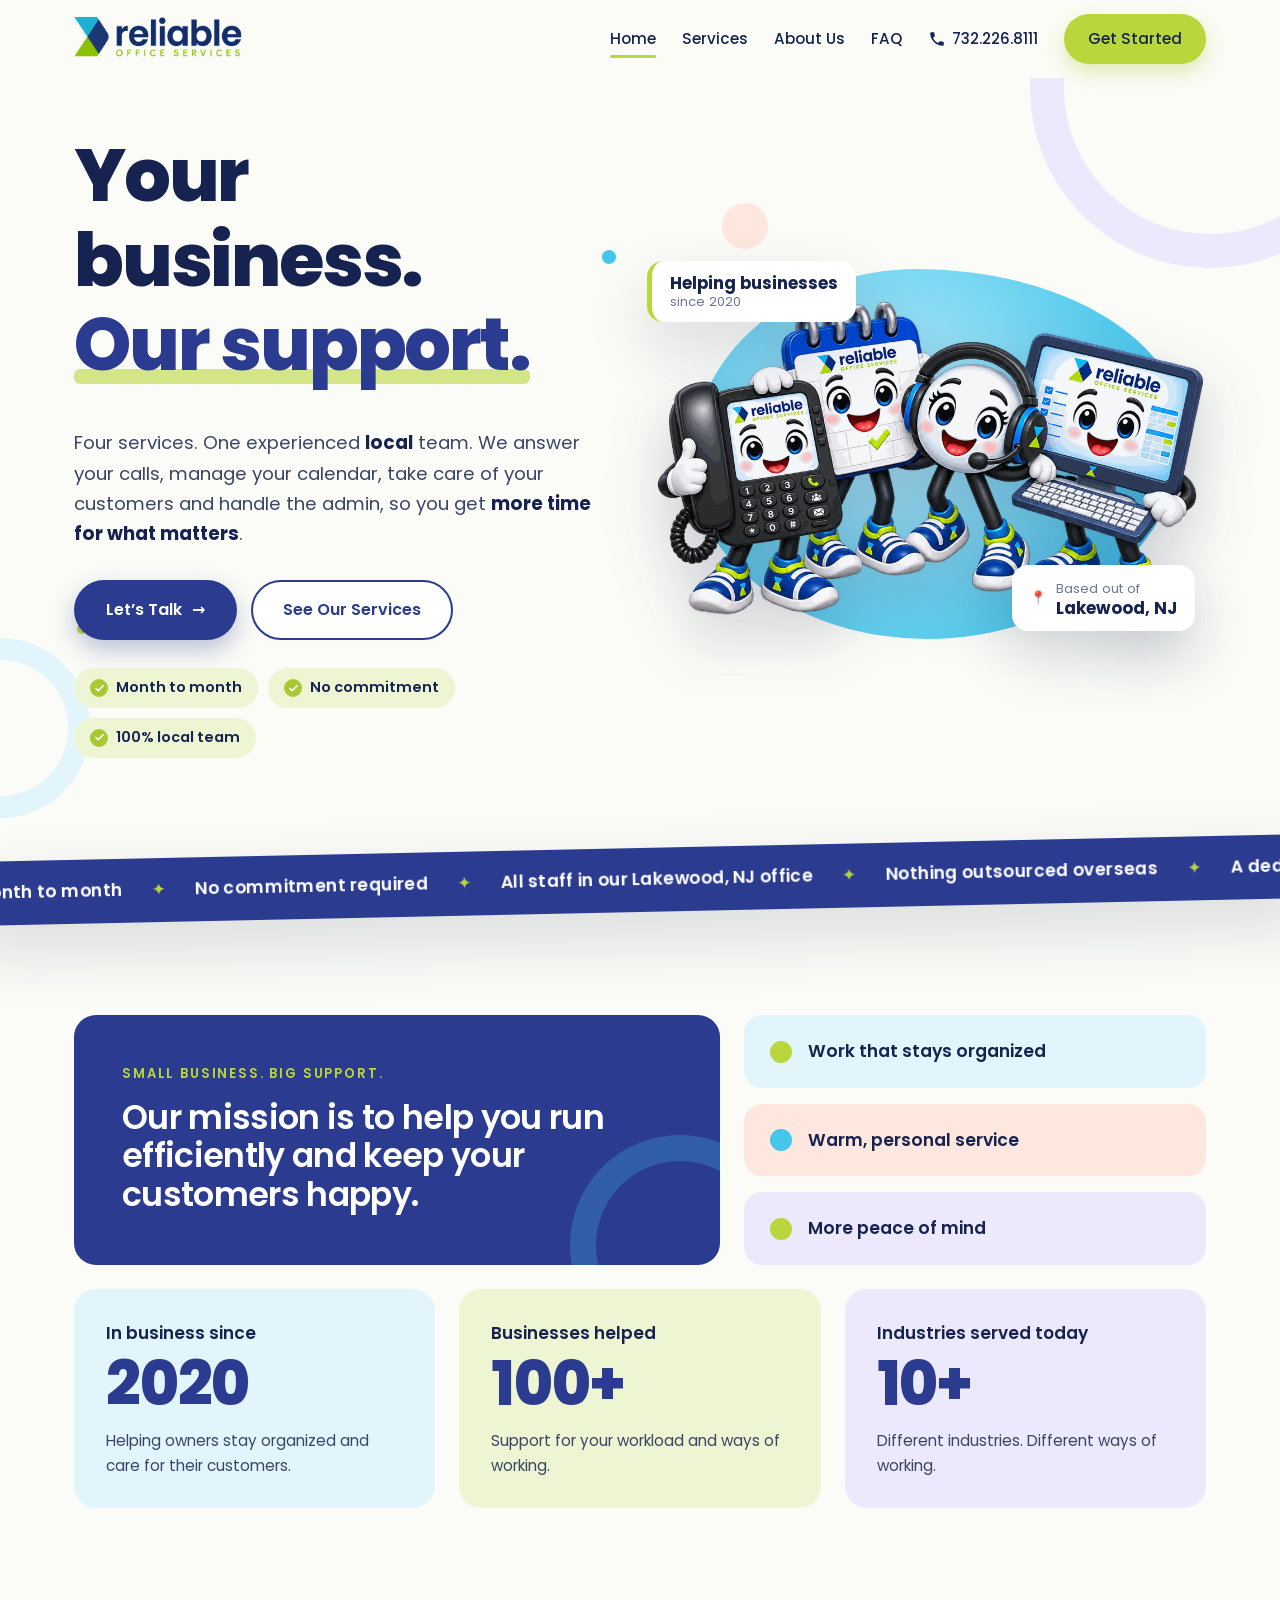
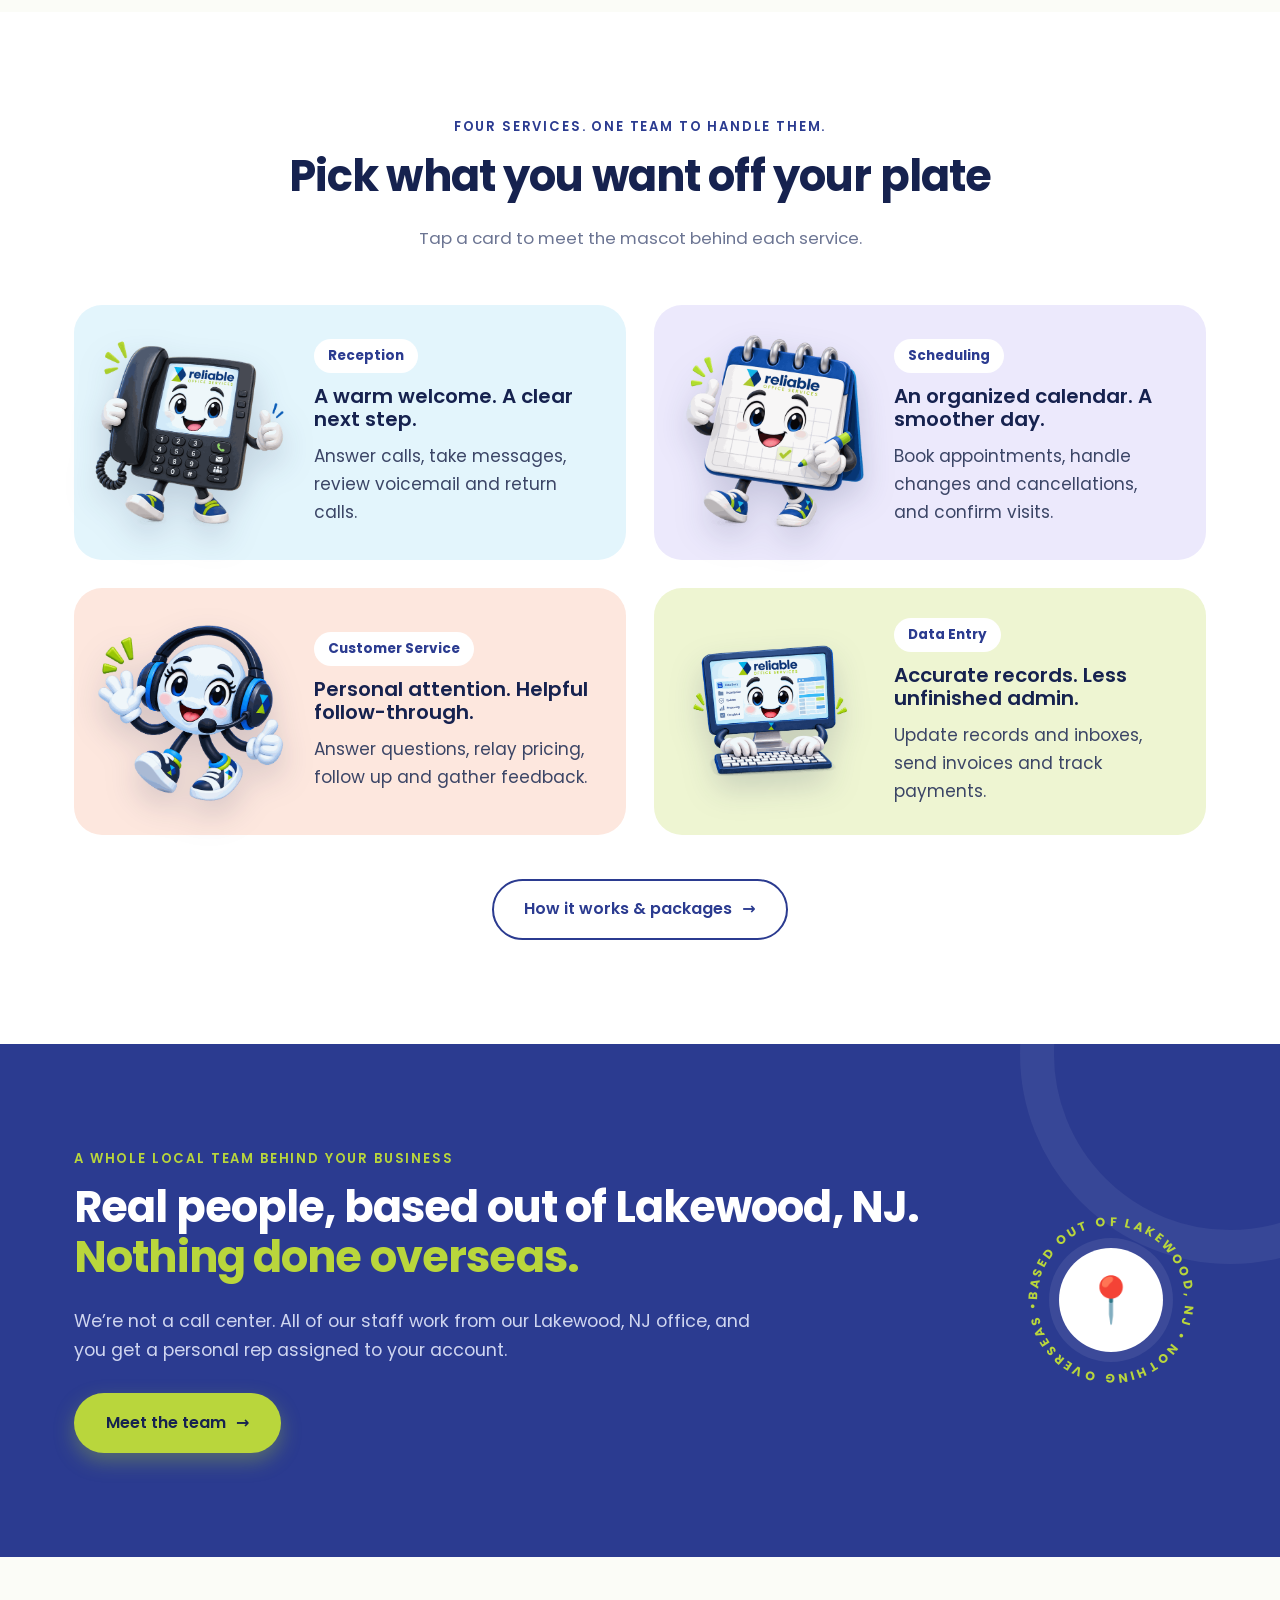
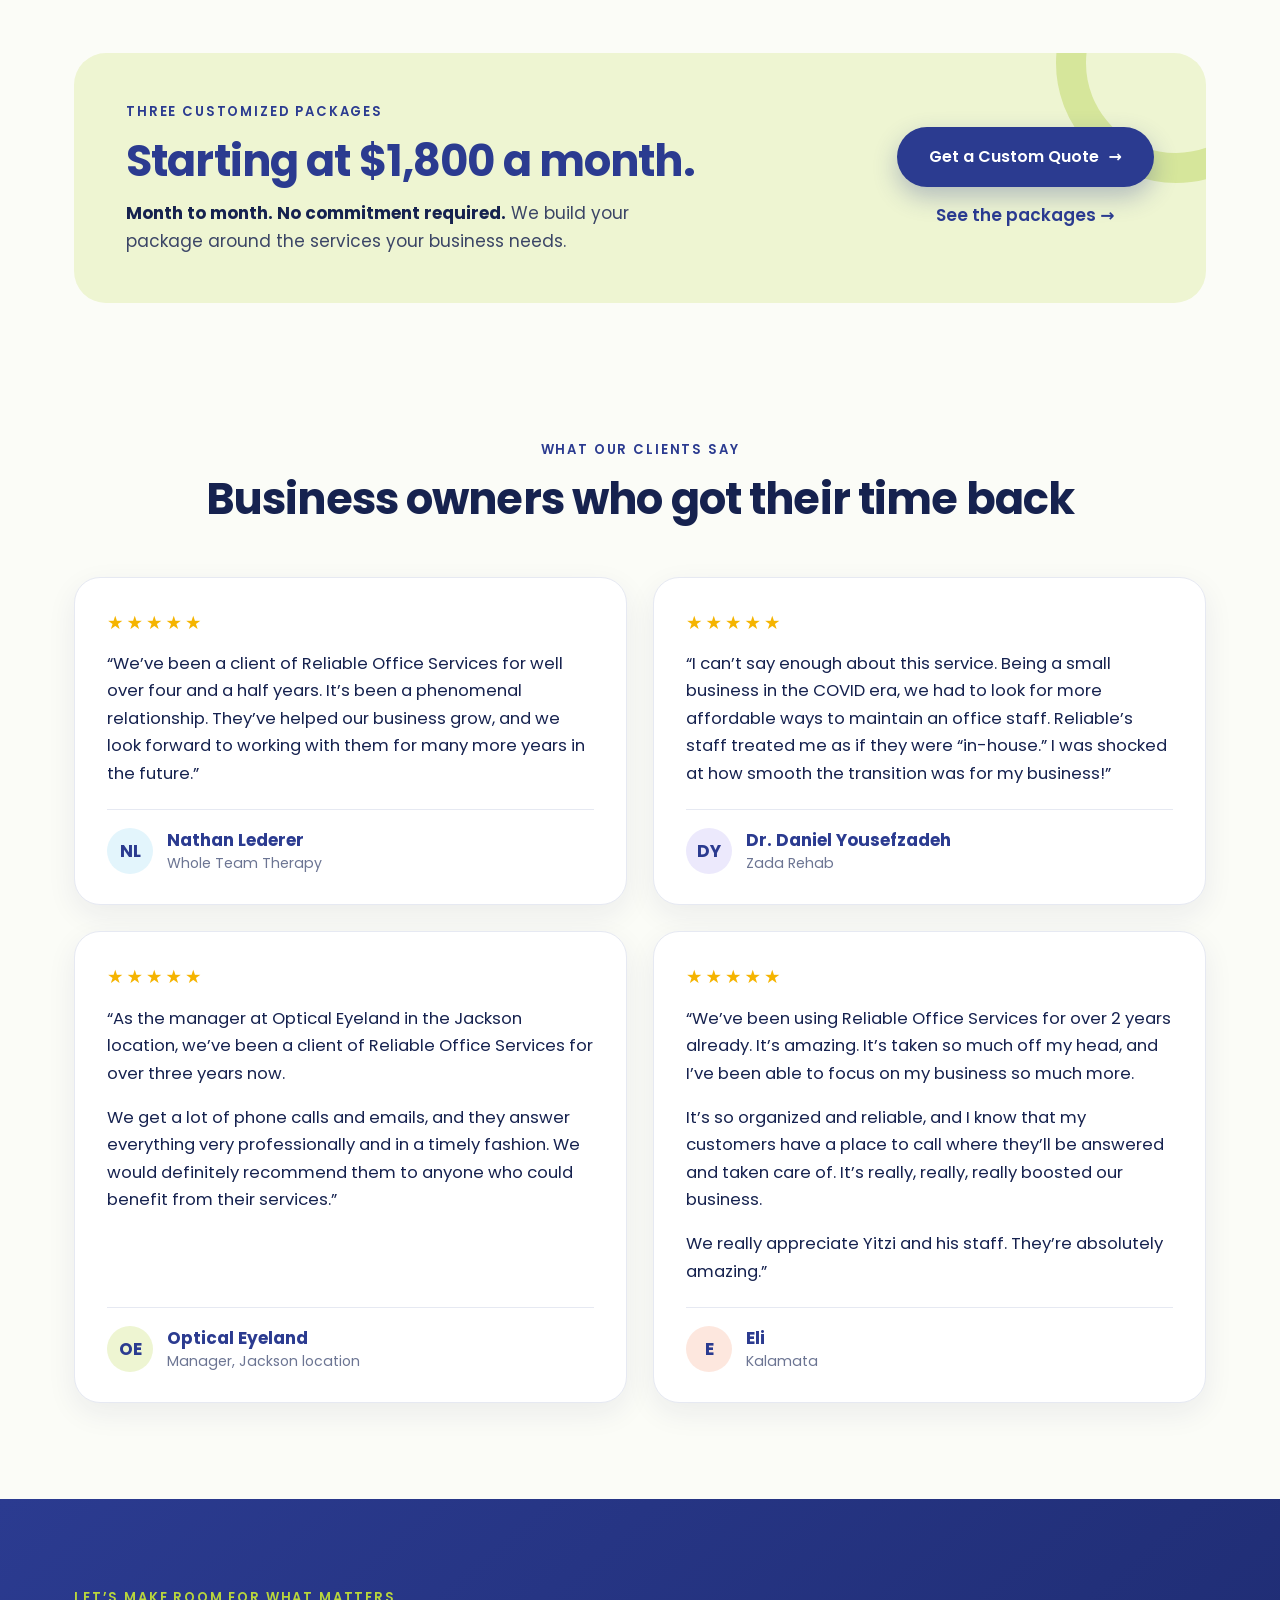
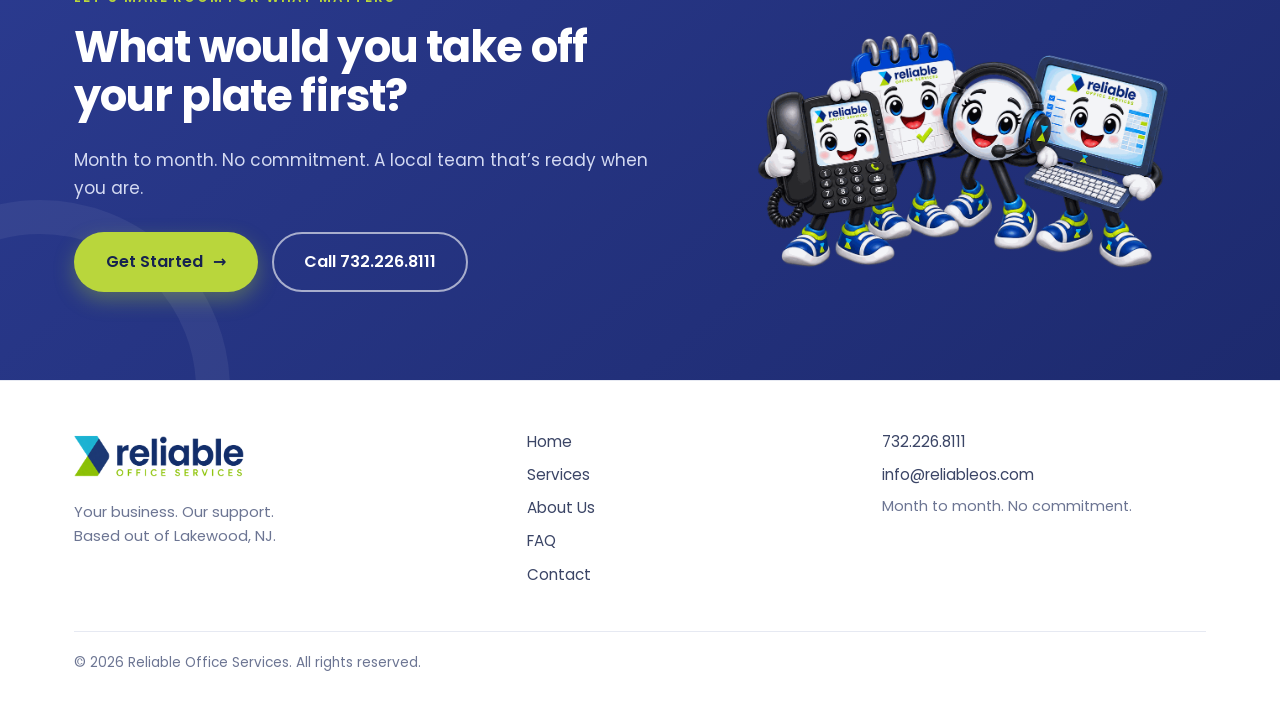
==== commit de962edd: "Reword benefit line and open every page at the top Co-Authored-By: Claude Fable 5.2 <noreply@anthrop" ====
--- a/index.html
+++ b/index.html
@@ -87,7 +87,7 @@
             <h2>Our mission is to help you run efficiently and keep your customers happy.</h2>
           </div>
           <ul class="benefits">
-            <li class="reveal tint-cyan"><span class="b-dot"></span>More organized work</li>
+            <li class="reveal tint-cyan"><span class="b-dot"></span>Work that stays organized</li>
             <li class="reveal tint-peach"><span class="b-dot"></span>Warm, personal service</li>
             <li class="reveal tint-lav"><span class="b-dot"></span>More peace of mind</li>
           </ul>
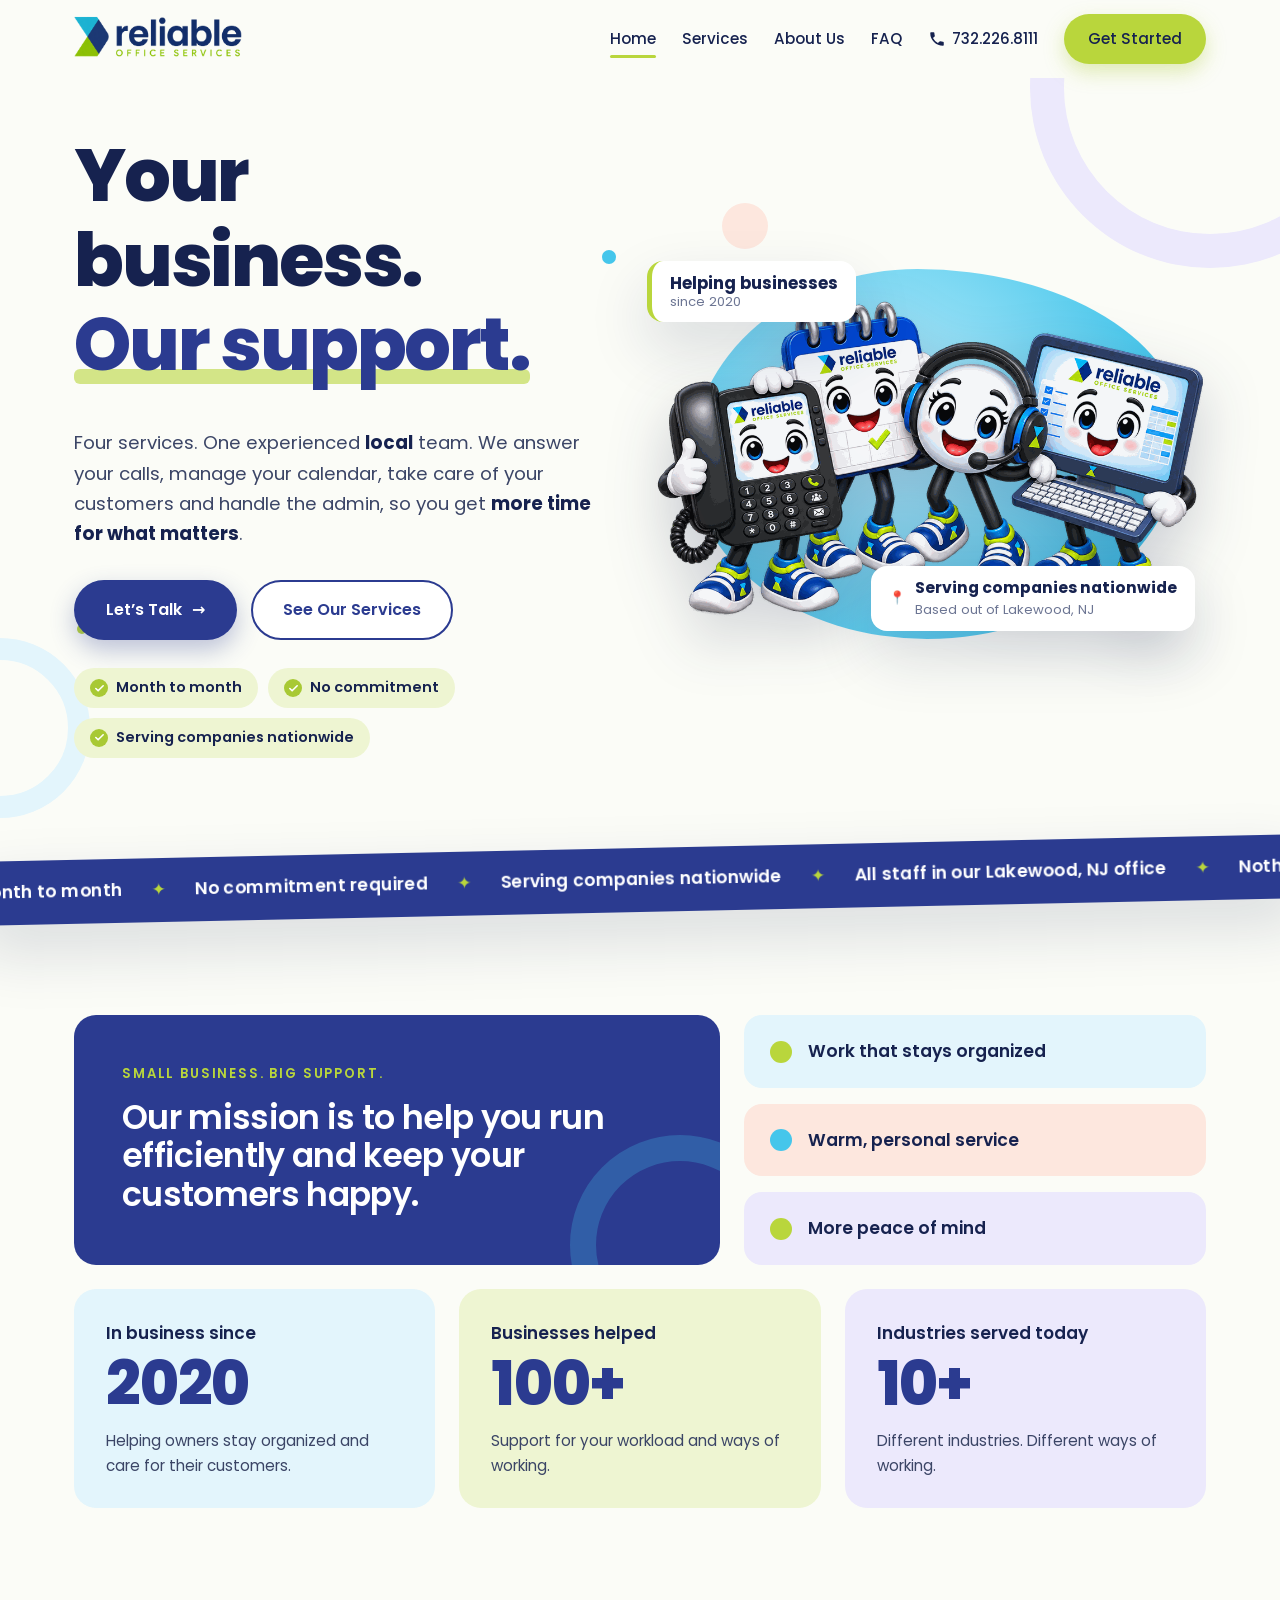
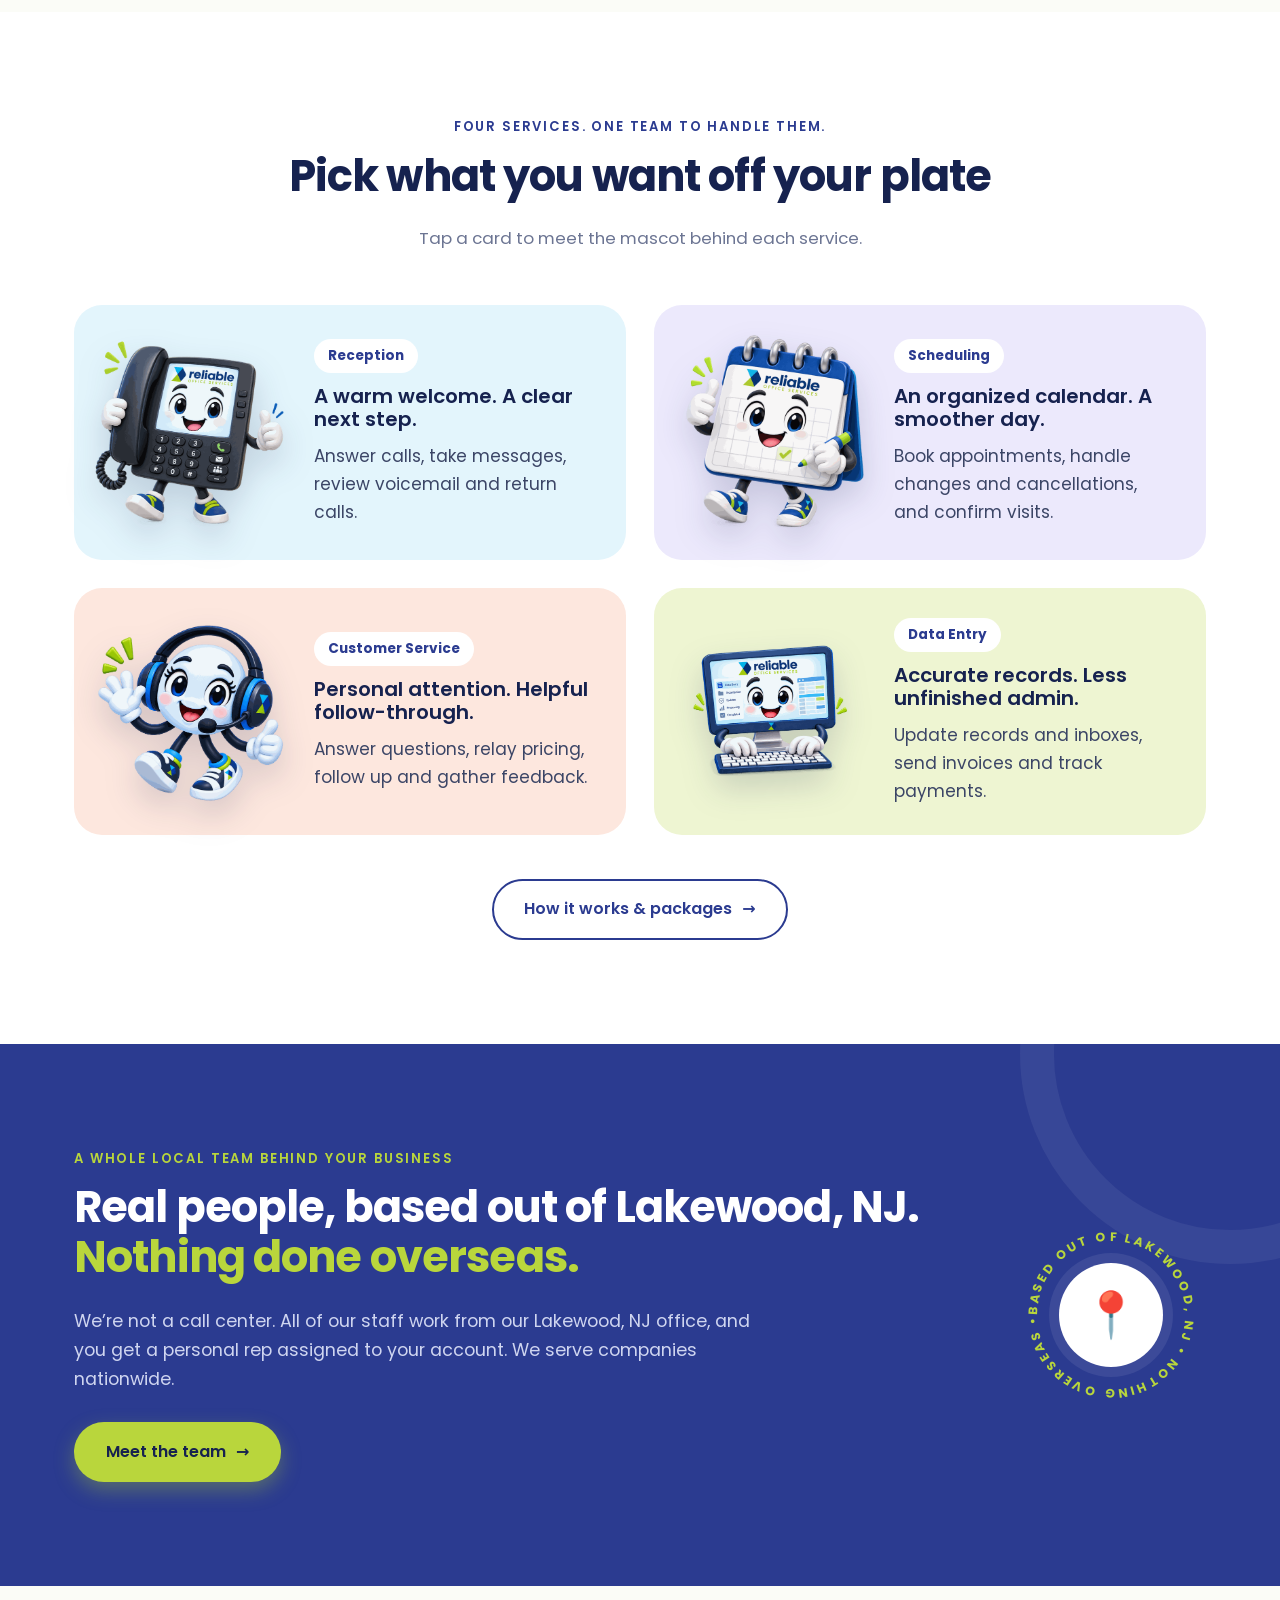
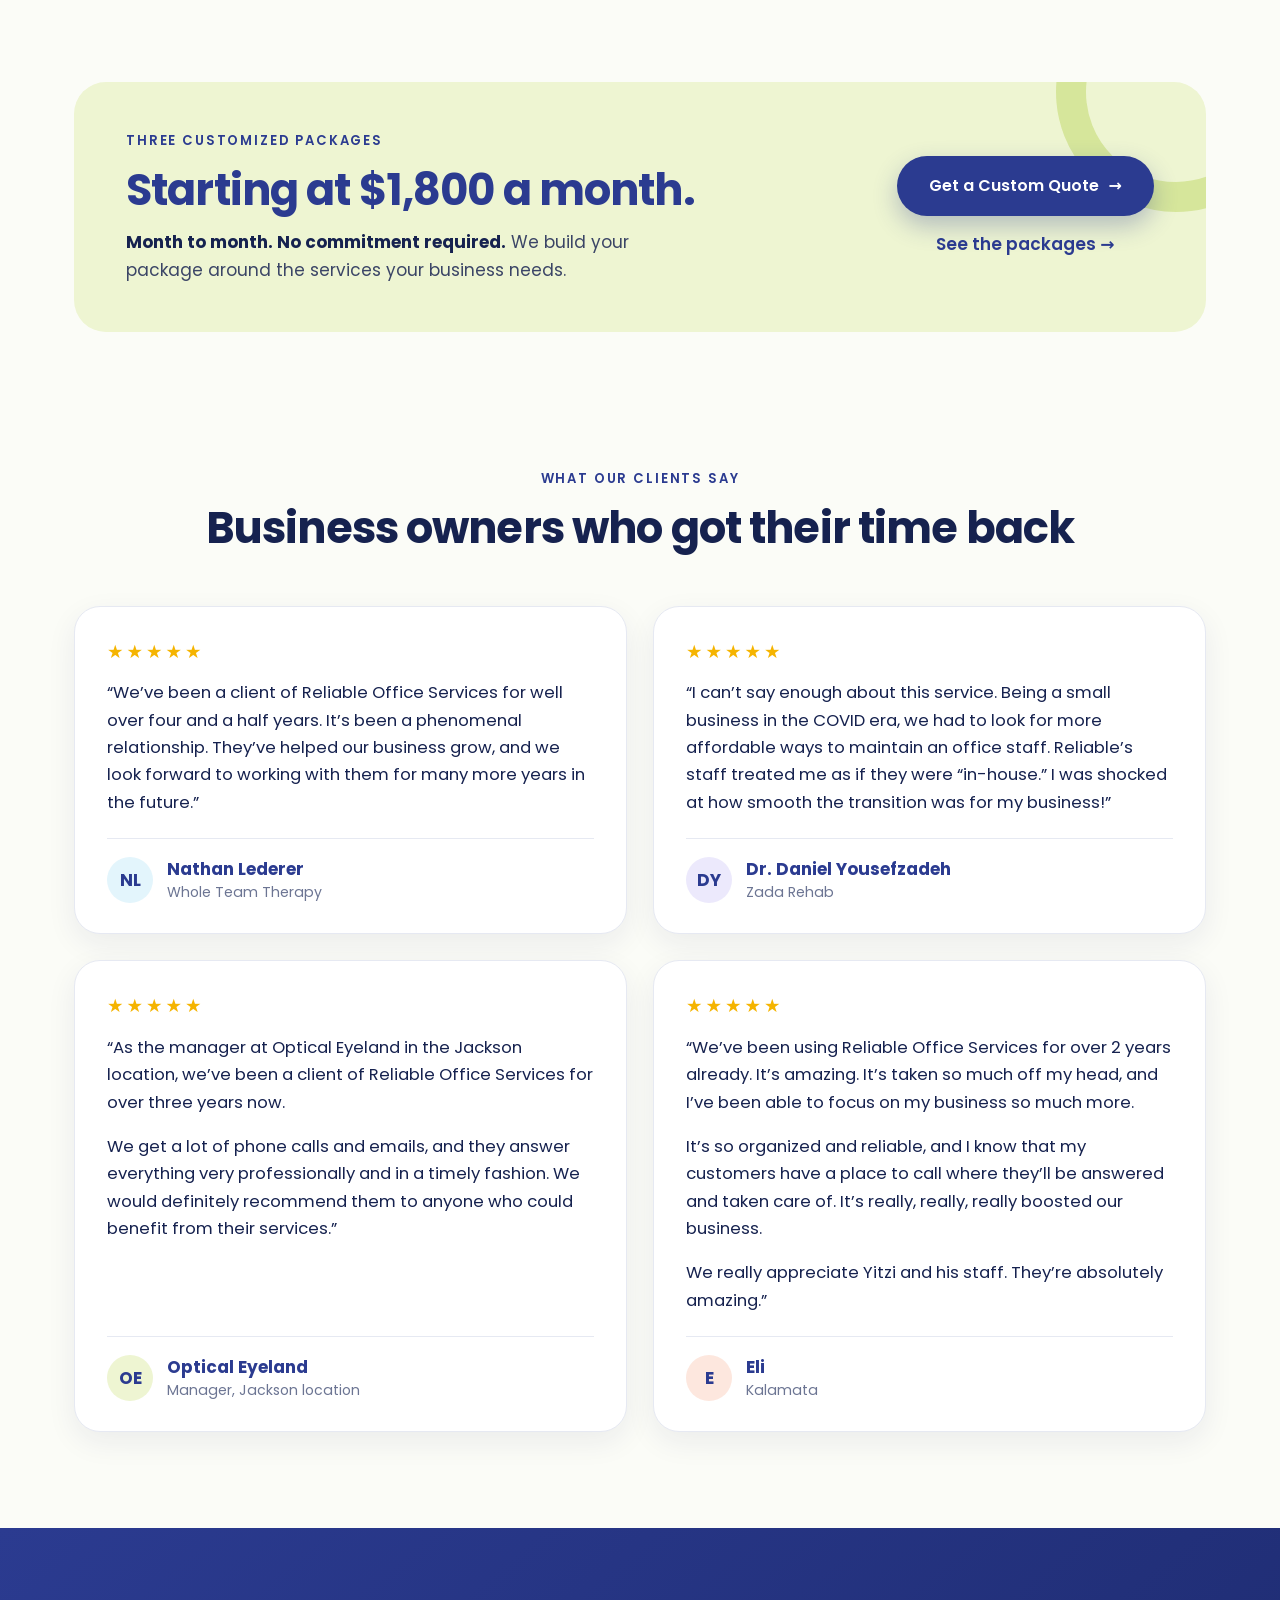
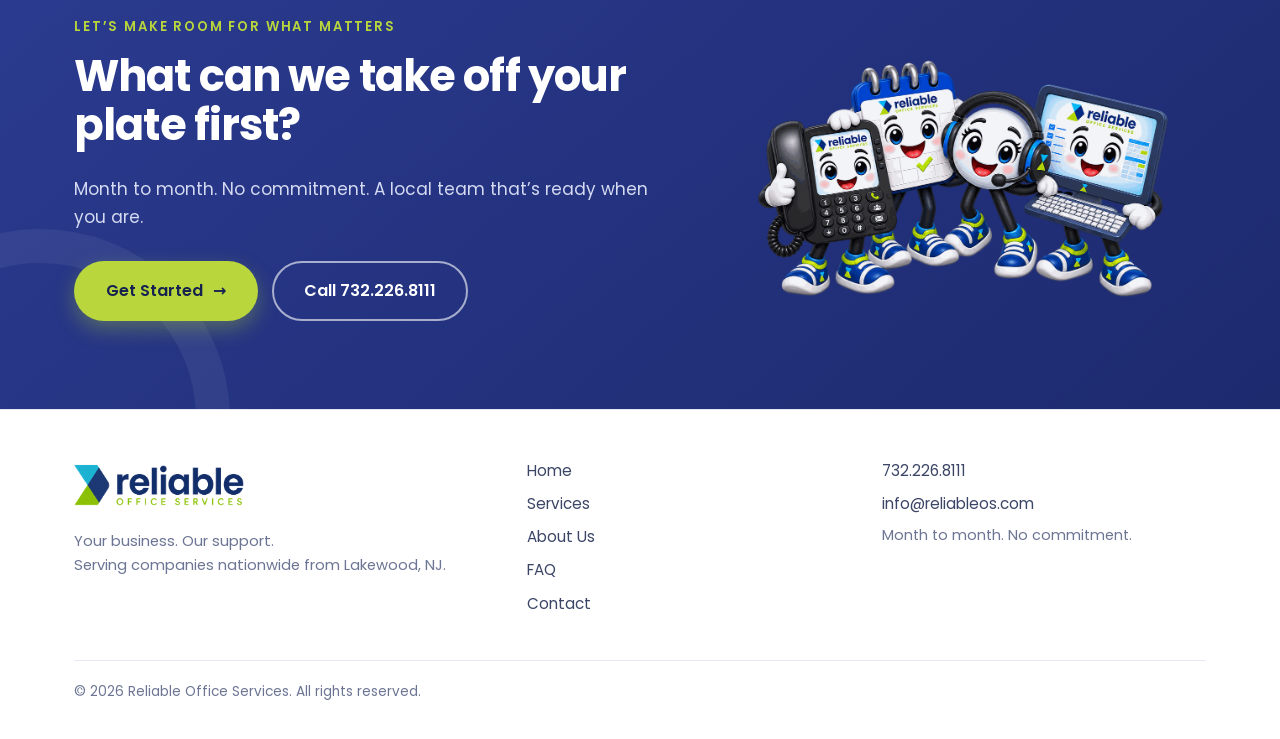
==== commit d1da6c4e: "Add phone field, nationwide messaging and new call-to-action headline - Contact form: optional phone" ====
--- a/index.html
+++ b/index.html
@@ -61,7 +61,7 @@
           <ul class="promise">
             <li><span class="chk" aria-hidden="true"></span>Month to month</li>
             <li><span class="chk" aria-hidden="true"></span>No commitment</li>
-            <li><span class="chk" aria-hidden="true"></span>100% local team</li>
+            <li><span class="chk" aria-hidden="true"></span>Serving companies nationwide</li>
           </ul>
         </div>
         <div class="hero-art">
@@ -70,13 +70,13 @@
             <img src="images/mascots/group.png" alt="The Reliable mascots: a desk phone, a calendar, a headset and a computer, smiling and giving a thumbs up" width="1000" height="719">
           </button>
           <div class="float-card fc-1"><strong>Helping businesses</strong><span>since 2020</span></div>
-          <div class="float-card fc-2"><span class="flag" aria-hidden="true">📍</span><div><span>Based out of</span><strong>Lakewood, NJ</strong></div></div>
+          <div class="float-card fc-2"><span class="flag" aria-hidden="true">📍</span><div><strong>Serving companies nationwide</strong><span>Based out of Lakewood, NJ</span></div></div>
         </div>
       </div>
     </section>
 
     <div class="marquee" aria-label="Why owners choose Reliable">
-      <div class="marquee-track"><span>Month to month</span><i>✦</i><span>No commitment required</span><i>✦</i><span>All staff in our Lakewood, NJ office</span><i>✦</i><span>Nothing outsourced overseas</span><i>✦</i><span>A dedicated rep who knows your business</span><i>✦</i><span>We work in your software</span><i>✦</i><span aria-hidden="true">Month to month</span><i>✦</i><span aria-hidden="true">No commitment required</span><i>✦</i><span aria-hidden="true">All staff in our Lakewood, NJ office</span><i>✦</i><span aria-hidden="true">Nothing outsourced overseas</span><i>✦</i><span aria-hidden="true">A dedicated rep who knows your business</span><i>✦</i><span aria-hidden="true">We work in your software</span><i>✦</i></div>
+      <div class="marquee-track"><span>Month to month</span><i>✦</i><span>No commitment required</span><i>✦</i><span>Serving companies nationwide</span><i>✦</i><span>All staff in our Lakewood, NJ office</span><i>✦</i><span>Nothing outsourced overseas</span><i>✦</i><span>A dedicated rep who knows your business</span><i>✦</i><span>We work in your software</span><i>✦</i><span aria-hidden="true">Month to month</span><i>✦</i><span aria-hidden="true">No commitment required</span><i>✦</i><span aria-hidden="true">Serving companies nationwide</span><i>✦</i><span aria-hidden="true">All staff in our Lakewood, NJ office</span><i>✦</i><span aria-hidden="true">Nothing outsourced overseas</span><i>✦</i><span aria-hidden="true">A dedicated rep who knows your business</span><i>✦</i><span aria-hidden="true">We work in your software</span><i>✦</i></div>
     </div>
 
     <section class="mission">
@@ -172,7 +172,7 @@
           <div class="reveal">
             <p class="eyebrow light">A whole local team behind your business</p>
             <h2>Real people, based out of Lakewood, NJ. <span class="hl-lime">Nothing done overseas.</span></h2>
-            <p class="team-lead">We’re not a call center. All of our staff work from our Lakewood, NJ office, and you get a personal rep assigned to your account.</p>
+            <p class="team-lead">We’re not a call center. All of our staff work from our Lakewood, NJ office, and you get a personal rep assigned to your account. We serve companies nationwide.</p>
             <p class="team-cta"><a href="about.html" class="btn btn-lime">Meet the team <span class="arrow" aria-hidden="true">→</span></a></p>
           </div>
           <div class="local-badge reveal" aria-hidden="true">
@@ -238,7 +238,7 @@
       <div class="container cta-grid">
         <div class="reveal">
           <p class="eyebrow light">Let’s make room for what matters</p>
-          <h2>What would you take off your plate first?</h2>
+          <h2>What can we take off your plate first?</h2>
           <p>Month to month. No commitment. A local team that’s ready when you are.</p>
           <div class="hero-ctas static">
             <a href="contact.html" class="btn btn-lime">Get Started <span class="arrow" aria-hidden="true">→</span></a>
@@ -254,7 +254,7 @@
     <div class="container footer-inner">
       <div>
         <img src="images/logo.png" alt="Reliable Office Services" width="490" height="169" loading="lazy" class="footer-logo">
-        <p class="footer-tag">Your business. Our support.<br>Based out of Lakewood, NJ.</p>
+        <p class="footer-tag">Your business. Our support.<br>Serving companies nationwide from Lakewood, NJ.</p>
       </div>
       <nav aria-label="Footer">
         <a href="index.html">Home</a>
--- a/css/styles.css
+++ b/css/styles.css
@@ -428,7 +428,9 @@
 .nc-price { display: grid; text-align: center; line-height: 1.15; padding-right: 22px; border-right: 2px solid rgba(22, 34, 79, .15); flex: none; }
 .nc-price span { font-size: .8rem; font-weight: 600; text-transform: uppercase; letter-spacing: .08em; }
 .nc-price strong { font-size: 2.3rem; font-weight: 800; color: var(--navy); }
-.plan .plan-desc { font-size: 1.1rem; min-height: 3.2em; }
+.plan-name { font-size: 1.15rem; }
+.plan-count { font-size: 1.6rem; font-weight: 700; color: var(--navy); margin: 0 0 .4em; }
+.plan .plan-desc { font-size: 1rem; font-weight: 400; color: var(--text); min-height: 3.2em; }
 
 /* CTA band */
 .cta-band { background: linear-gradient(140deg, var(--navy) 0%, var(--navy-deep) 100%); color: #d4daf2; overflow: hidden; padding: 88px 0; }
@@ -444,7 +446,7 @@
 .faq .faq-list { max-width: 820px; margin: 0 auto; }
 .faq { padding-top: 24px; }
 .footer-contact span { color: var(--muted); font-size: .9rem; }
-.fc-2 strong { font-size: 1.05rem; }
+.fc-2 strong { font-size: .98rem; }
 
 @media (max-width: 900px) {
   .page-hero { padding: 36px 0 48px; }
